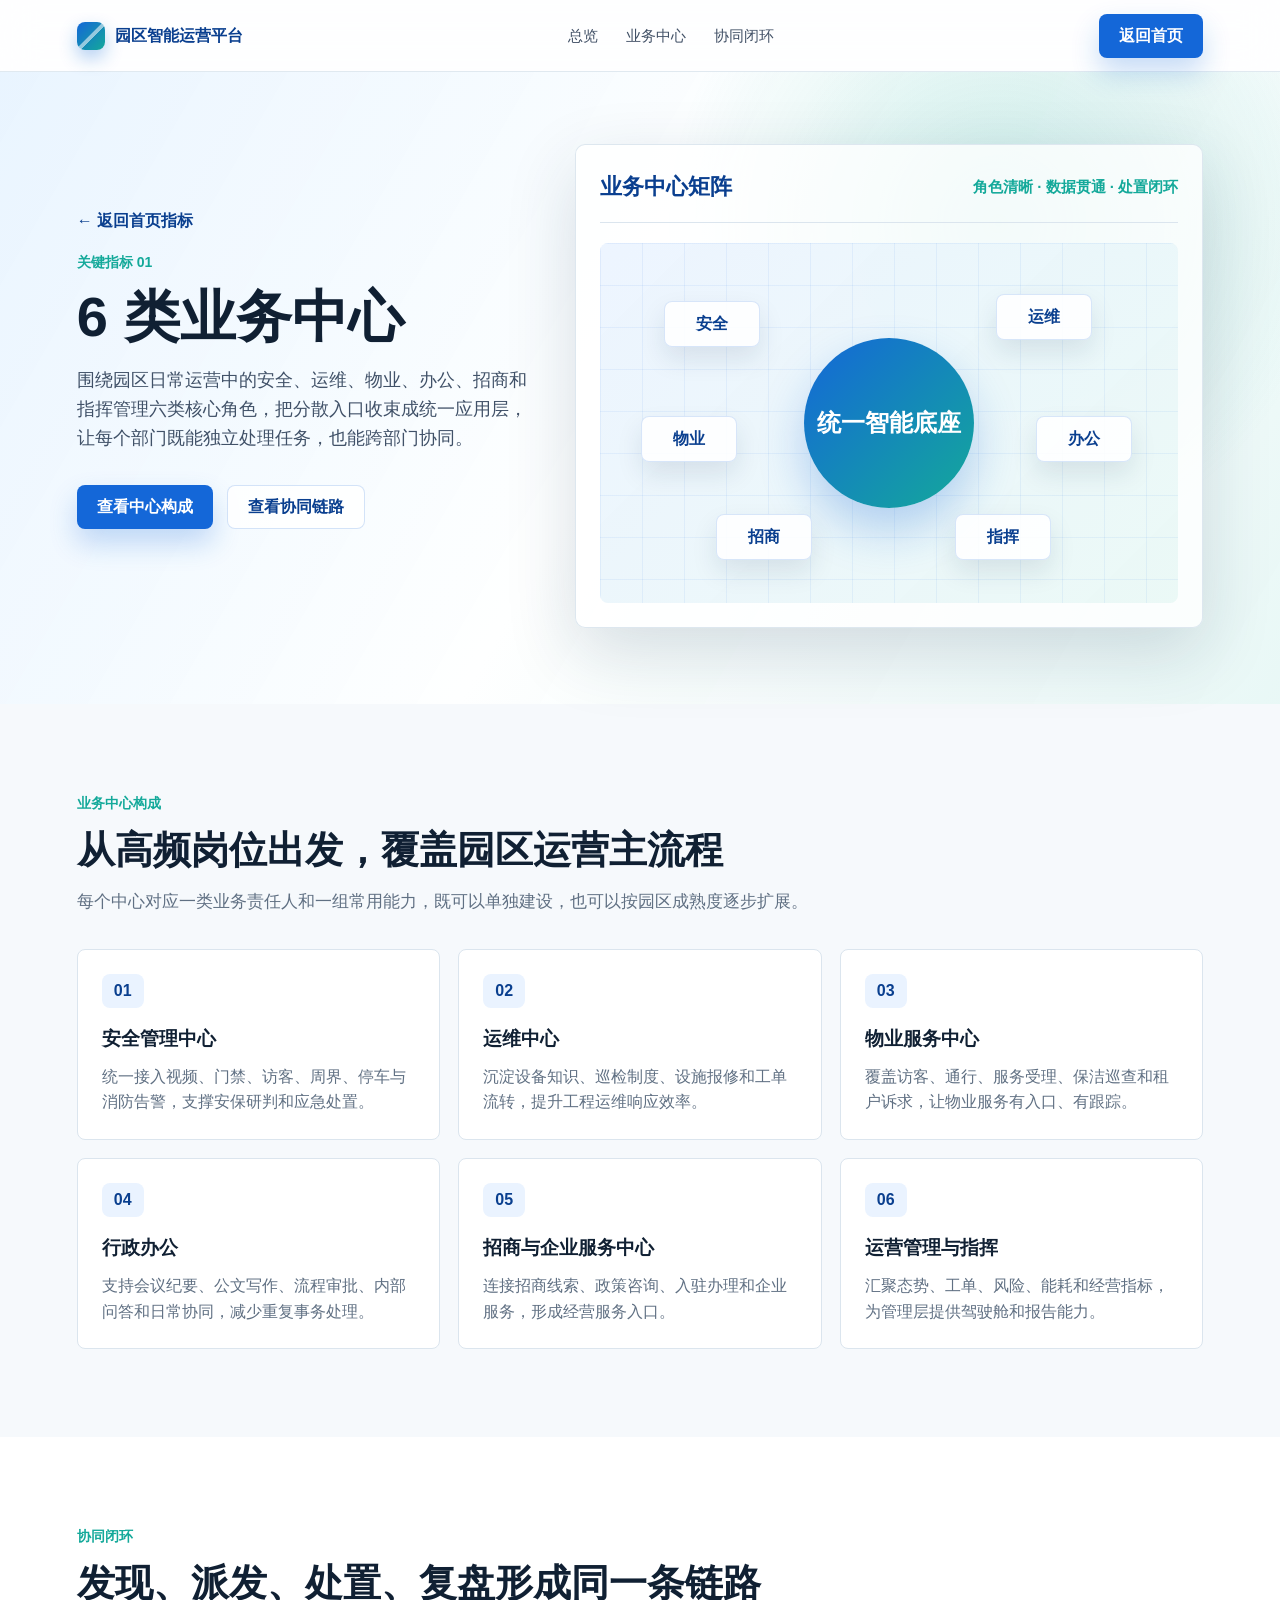
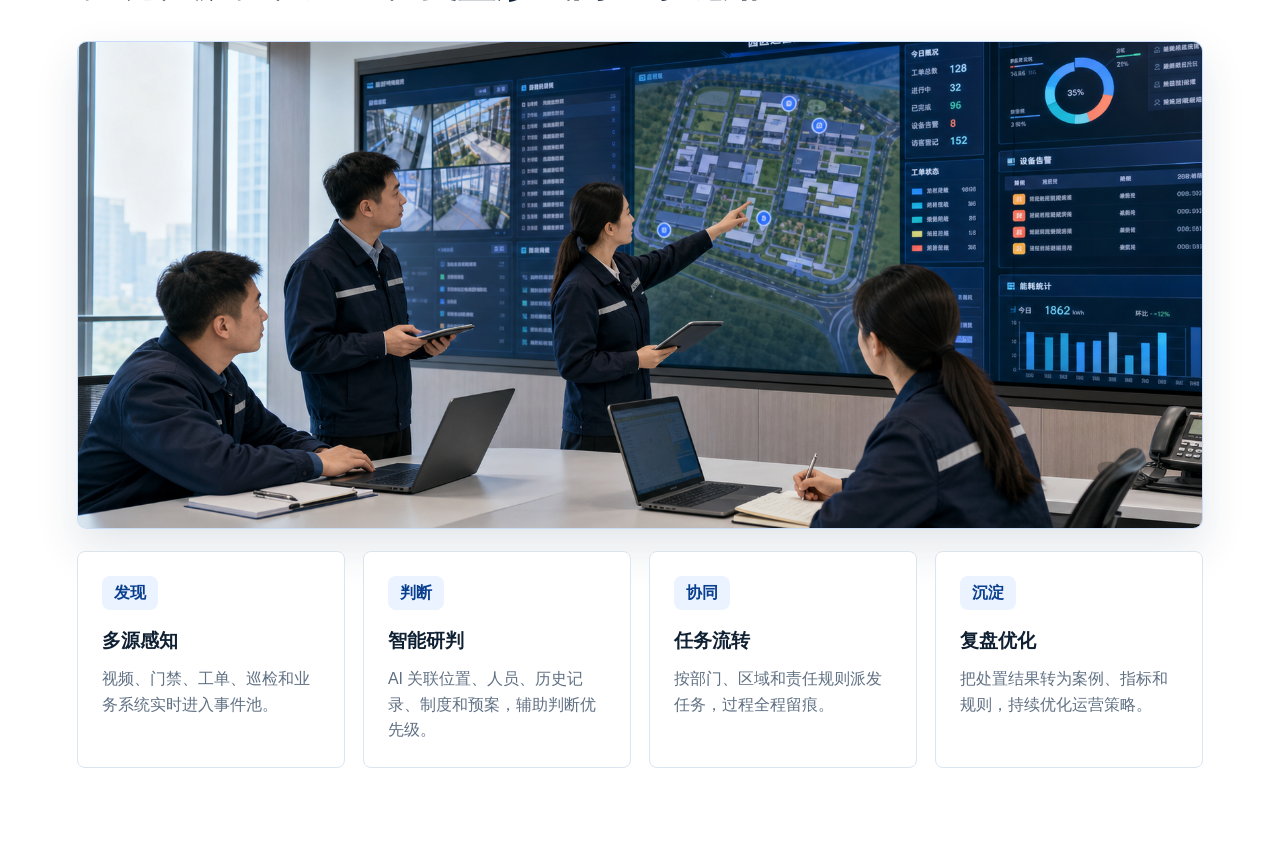
==== business-centers.html @ 555cbbb6 "Initial commit" ====
<!doctype html>
<html lang="zh-CN">
  <head>
    <meta charset="UTF-8" />
    <meta name="viewport" content="width=device-width, initial-scale=1.0" />
    <title>6 类业务中心｜园区智能运营平台</title>
    <link rel="stylesheet" href="./styles.css" />
  </head>
  <body>
    <header class="site-header" aria-label="主导航">
      <a class="brand" href="./index.html#top" aria-label="返回园区智能运营平台首页">
        <span class="brand-mark"></span>
        <span>园区智能运营平台</span>
      </a>
      <nav class="nav-links" aria-label="页面导航">
        <a href="#overview">总览</a>
        <a href="#centers">业务中心</a>
        <a href="#collaboration">协同闭环</a>
      </nav>
      <a class="nav-action" href="./index.html#top">返回首页</a>
    </header>

    <main id="top">
      <section class="detail-hero" id="overview">
        <div class="module-hero-copy">
          <a class="back-link" href="./index.html#top">← 返回首页指标</a>
          <p class="eyebrow">关键指标 01</p>
          <h1>6 类业务中心</h1>
          <p class="hero-lede">
            围绕园区日常运营中的安全、运维、物业、办公、招商和指挥管理六类核心角色，把分散入口收束成统一应用层，让每个部门既能独立处理任务，也能跨部门协同。
          </p>
          <div class="hero-actions">
            <a class="primary-button" href="#centers">查看中心构成</a>
            <a class="secondary-button" href="#collaboration">查看协同链路</a>
          </div>
        </div>
        <div class="detail-board">
          <div class="detail-board-header">
            <span>业务中心矩阵</span>
            <strong>角色清晰 · 数据贯通 · 处置闭环</strong>
          </div>
          <div class="center-orbit" aria-label="六类业务中心关系">
            <strong>统一智能底座</strong>
            <span>安全</span>
            <span>运维</span>
            <span>物业</span>
            <span>办公</span>
            <span>招商</span>
            <span>指挥</span>
          </div>
        </div>
      </section>

      <section class="section detail-section" id="centers">
        <div class="section-heading">
          <p class="eyebrow">业务中心构成</p>
          <h2>从高频岗位出发，覆盖园区运营主流程</h2>
          <p>每个中心对应一类业务责任人和一组常用能力，既可以单独建设，也可以按园区成熟度逐步扩展。</p>
        </div>
        <div class="detail-card-grid">
          <a class="detail-card" href="./safety.html">
            <span>01</span>
            <h3>安全管理中心</h3>
            <p>统一接入视频、门禁、访客、周界、停车与消防告警，支撑安保研判和应急处置。</p>
          </a>
          <a class="detail-card" href="./operations.html">
            <span>02</span>
            <h3>运维中心</h3>
            <p>沉淀设备知识、巡检制度、设施报修和工单流转，提升工程运维响应效率。</p>
          </a>
          <a class="detail-card" href="./property.html">
            <span>03</span>
            <h3>物业服务中心</h3>
            <p>覆盖访客、通行、服务受理、保洁巡查和租户诉求，让物业服务有入口、有跟踪。</p>
          </a>
          <a class="detail-card" href="./office.html">
            <span>04</span>
            <h3>行政办公</h3>
            <p>支持会议纪要、公文写作、流程审批、内部问答和日常协同，减少重复事务处理。</p>
          </a>
          <a class="detail-card" href="./investment.html">
            <span>05</span>
            <h3>招商与企业服务中心</h3>
            <p>连接招商线索、政策咨询、入驻办理和企业服务，形成经营服务入口。</p>
          </a>
          <a class="detail-card" href="./command.html">
            <span>06</span>
            <h3>运营管理与指挥</h3>
            <p>汇聚态势、工单、风险、能耗和经营指标，为管理层提供驾驶舱和报告能力。</p>
          </a>
        </div>
      </section>

      <section class="section detail-section soft" id="collaboration">
        <div class="section-heading">
          <p class="eyebrow">协同闭环</p>
          <h2>发现、派发、处置、复盘形成同一条链路</h2>
        </div>
        <figure class="collaboration-visual">
          <img src="./assets/business/collaboration-operations.png" alt="园区运营人员在指挥中心围绕大屏协同处理园区事件" />
        </figure>
        <div class="detail-flow">
          <article><span>发现</span><h3>多源感知</h3><p>视频、门禁、工单、巡检和业务系统实时进入事件池。</p></article>
          <article><span>判断</span><h3>智能研判</h3><p>AI 关联位置、人员、历史记录、制度和预案，辅助判断优先级。</p></article>
          <article><span>协同</span><h3>任务流转</h3><p>按部门、区域和责任规则派发任务，过程全程留痕。</p></article>
          <article><span>沉淀</span><h3>复盘优化</h3><p>把处置结果转为案例、指标和规则，持续优化运营策略。</p></article>
        </div>
      </section>
    </main>

    <button class="back-top" type="button" aria-label="返回顶部">↑</button>
    <script src="./script.js"></script>
  </body>
</html>
---- styles.css ----
:root {
  --ink: #102033;
  --muted: #607083;
  --line: #dbe5ee;
  --blue: #1467d8;
  --blue-dark: #0a3f8f;
  --teal: #14a99a;
  --mint: #a7e4dd;
  --green: #2d9d6f;
  --amber: #f5a524;
  --red: #e65b5b;
  --bg: #f6f9fc;
  --white: #ffffff;
  --shadow: 0 24px 70px rgba(17, 48, 82, 0.16);
}

* {
  box-sizing: border-box;
}

html {
  scroll-behavior: smooth;
}

body {
  margin: 0;
  color: var(--ink);
  background: var(--bg);
  font-family: Inter, "PingFang SC", "Microsoft YaHei", Arial, sans-serif;
  line-height: 1.6;
}

a {
  color: inherit;
  text-decoration: none;
}

.site-header {
  position: sticky;
  top: 0;
  z-index: 10;
  display: flex;
  align-items: center;
  justify-content: space-between;
  gap: 24px;
  min-height: 72px;
  padding: 0 6vw;
  background: rgba(255, 255, 255, 0.86);
  border-bottom: 1px solid rgba(219, 229, 238, 0.84);
  backdrop-filter: blur(18px);
}

.brand {
  display: inline-flex;
  align-items: center;
  gap: 10px;
  min-width: max-content;
  font-weight: 800;
  color: var(--blue-dark);
}

.brand-mark {
  width: 28px;
  height: 28px;
  border-radius: 8px;
  background:
    linear-gradient(135deg, rgba(255, 255, 255, 0) 46%, rgba(255, 255, 255, 0.55) 47% 56%, rgba(255, 255, 255, 0) 57%),
    linear-gradient(135deg, var(--blue), var(--teal));
  box-shadow: 0 8px 18px rgba(20, 103, 216, 0.32);
}

.nav-links {
  display: flex;
  align-items: center;
  justify-content: center;
  gap: 28px;
  color: #415066;
  font-size: 15px;
}

.nav-links a {
  padding: 8px 0;
}

.nav-links a:hover,
.nav-links a:focus-visible {
  color: var(--blue);
}

.nav-action,
.primary-button,
.secondary-button {
  display: inline-flex;
  align-items: center;
  justify-content: center;
  min-height: 44px;
  padding: 0 20px;
  border-radius: 8px;
  font-weight: 700;
  white-space: nowrap;
}

.nav-action,
.primary-button {
  color: var(--white);
  background: var(--blue);
  box-shadow: 0 14px 28px rgba(20, 103, 216, 0.24);
}

.secondary-button {
  color: var(--blue-dark);
  background: rgba(255, 255, 255, 0.82);
  border: 1px solid rgba(20, 103, 216, 0.18);
}

.hero {
  position: relative;
  display: grid;
  grid-template-columns: minmax(360px, 0.86fr) minmax(0, 1.14fr);
  gap: 52px;
  align-items: center;
  min-height: calc(100vh - 72px);
  padding: 72px 6vw 52px;
  overflow: hidden;
  background:
    radial-gradient(circle at 76% 28%, rgba(20, 169, 154, 0.26), transparent 32%),
    linear-gradient(135deg, #e9f4ff 0%, #ffffff 46%, #e9f7f1 100%);
}

.hero::before {
  position: absolute;
  inset: 0;
  content: "";
  background-image:
    linear-gradient(rgba(20, 103, 216, 0.08) 1px, transparent 1px),
    linear-gradient(90deg, rgba(20, 103, 216, 0.08) 1px, transparent 1px);
  background-size: 46px 46px;
  mask-image: linear-gradient(90deg, transparent, #000 14%, #000 86%, transparent);
}

.hero-copy,
.hero-visual {
  position: relative;
  z-index: 1;
}

.eyebrow {
  margin: 0 0 12px;
  color: var(--teal);
  font-size: 14px;
  font-weight: 800;
}

h1,
h2,
h3,
p {
  margin-top: 0;
}

h1 {
  max-width: 760px;
  margin-bottom: 22px;
  font-size: 56px;
  line-height: 1.12;
}

.hero-lede {
  max-width: 720px;
  margin-bottom: 32px;
  color: #405168;
  font-size: 18px;
}

.hero-actions {
  display: flex;
  flex-wrap: wrap;
  gap: 14px;
  margin-bottom: 36px;
}

.hero-metrics {
  display: grid;
  grid-template-columns: repeat(3, minmax(0, 1fr));
  gap: 14px;
  max-width: 650px;
  margin: 0;
}

.hero-metrics > a,
.hero-metrics > div {
  padding: 18px;
  background: rgba(255, 255, 255, 0.74);
  border: 1px solid rgba(219, 229, 238, 0.86);
  border-radius: 8px;
  transition: border-color 0.2s ease, box-shadow 0.2s ease, transform 0.2s ease;
}

.hero-metrics > a:hover,
.hero-metrics > a:focus-visible {
  border-color: rgba(20, 103, 216, 0.44);
  box-shadow: 0 16px 34px rgba(20, 103, 216, 0.16);
  transform: translateY(-3px);
  outline: none;
}

.hero-metrics strong {
  display: block;
  color: var(--blue-dark);
  font-size: 28px;
  font-weight: 850;
}

.hero-metrics span {
  display: block;
  margin-top: 2px;
  color: var(--muted);
}

.hero-visual {
  min-height: 564px;
}

.cockpit-wrap {
  display: flex;
  align-items: center;
  overflow-x: auto;
  overflow-y: hidden;
  padding: 6px 0 12px;
  scrollbar-color: rgba(20, 103, 216, 0.42) transparent;
}

.cockpit {
  position: relative;
  flex: 0 0 max(960px, 100%);
  width: max(960px, 100%);
  aspect-ratio: 16 / 9;
  overflow: hidden;
  color: #d9f2ff;
  background:
    linear-gradient(90deg, rgba(5, 18, 42, 0.9), rgba(7, 31, 68, 0.5) 24%, rgba(7, 31, 68, 0.5) 76%, rgba(5, 18, 42, 0.92)),
    radial-gradient(circle at 52% 38%, rgba(79, 191, 255, 0.32), transparent 28%),
    linear-gradient(180deg, #061225 0%, #0a1f3c 56%, #061225 100%);
  border: 1px solid rgba(68, 183, 255, 0.55);
  border-radius: 10px;
  box-shadow: 0 24px 70px rgba(7, 31, 68, 0.28), inset 0 0 46px rgba(54, 170, 255, 0.24);
}

.cockpit::before,
.cockpit::after {
  position: absolute;
  z-index: 2;
  content: "";
  pointer-events: none;
}

.cockpit::before {
  inset: 0;
  background:
    linear-gradient(90deg, rgba(74, 198, 255, 0.26), transparent 10% 90%, rgba(74, 198, 255, 0.26)),
    linear-gradient(rgba(255, 255, 255, 0.04) 1px, transparent 1px);
  background-size: auto, 100% 4px;
}

.cockpit::after {
  inset: 10px;
  border: 1px solid rgba(83, 193, 255, 0.28);
  border-radius: 8px;
  box-shadow: inset 0 0 28px rgba(83, 193, 255, 0.16);
}

.cockpit-topbar {
  position: relative;
  z-index: 3;
  display: grid;
  grid-template-columns: 1fr auto 1fr;
  align-items: center;
  height: 48px;
  padding: 0 22px;
  background: linear-gradient(180deg, rgba(14, 58, 113, 0.86), rgba(3, 14, 34, 0.82));
  border-bottom: 1px solid rgba(83, 193, 255, 0.28);
  font-size: 13px;
}

.cockpit-topbar strong {
  color: #ffffff;
  font-size: 22px;
  letter-spacing: 2px;
  text-shadow: 0 0 18px rgba(96, 205, 255, 0.9);
}

.cockpit-topbar span:last-child {
  justify-self: end;
}

.cockpit-tabs {
  position: relative;
  z-index: 3;
  display: flex;
  justify-content: center;
  gap: 24px;
  height: 36px;
  color: rgba(217, 242, 255, 0.76);
  font-size: 13px;
  font-weight: 700;
}

.cockpit-tabs span {
  position: relative;
  padding-top: 7px;
}

.cockpit-tabs span::before {
  position: absolute;
  left: 50%;
  top: -2px;
  width: 8px;
  height: 8px;
  content: "";
  background: #61d4ff;
  border-radius: 2px;
  box-shadow: 0 0 14px rgba(97, 212, 255, 0.8);
  transform: translateX(-50%);
}

.cockpit-main {
  position: relative;
  height: calc(100% - 154px);
  min-height: 314px;
  padding: 14px 18px 0;
}

.hud-panel {
  position: absolute;
  top: 18px;
  bottom: 12px;
  z-index: 3;
  width: clamp(210px, 25%, 246px);
  padding: 16px;
  overflow: hidden;
  background: linear-gradient(180deg, rgba(24, 55, 82, 0.9), rgba(7, 22, 45, 0.76));
  border: 1px solid rgba(112, 201, 255, 0.38);
  border-radius: 8px;
  box-shadow: 0 16px 34px rgba(2, 10, 24, 0.28), inset 0 0 28px rgba(33, 144, 213, 0.16);
  backdrop-filter: blur(5px);
}

.hud-left {
  left: 18px;
}

.hud-right {
  right: 18px;
}

.hud-panel h3 {
  margin-bottom: 12px;
  color: #f1fbff;
  font-size: 17px;
  line-height: 1.15;
  text-shadow: 0 0 14px rgba(133, 211, 255, 0.56);
}

.camera-list {
  display: grid;
  gap: 9px;
  margin-bottom: 18px;
}

.camera-list div {
  display: grid;
  grid-template-columns: 58px 1fr auto;
  align-items: center;
  gap: 10px;
  min-height: 45px;
  color: rgba(217, 242, 255, 0.82);
  font-size: 13px;
}

.camera-list img {
  position: relative;
  width: 58px;
  height: 36px;
  overflow: hidden;
  object-fit: cover;
  display: block;
  border: 1px solid rgba(110, 210, 255, 0.5);
  border-radius: 4px;
  box-shadow: inset 0 0 16px rgba(149, 229, 255, 0.22), 0 0 12px rgba(97, 212, 255, 0.18);
}

.camera-list b {
  min-width: 34px;
  color: #8fffd4;
  font-size: 12px;
  font-weight: 700;
}

.risk-bars {
  display: grid;
  gap: 10px;
}

.risk-bars label {
  display: grid;
  grid-template-columns: 70px 1fr 30px;
  align-items: center;
  gap: 8px;
  color: rgba(217, 242, 255, 0.78);
  font-size: 12px;
}

.risk-bars i {
  position: relative;
  height: 7px;
  overflow: hidden;
  background: rgba(255, 255, 255, 0.12);
  border-radius: 99px;
}

.risk-bars i::before {
  position: absolute;
  inset: 0 auto 0 0;
  width: var(--w);
  content: "";
  background: linear-gradient(90deg, #1e74ff, #62e4ff);
  border-radius: inherit;
  box-shadow: 0 0 12px rgba(98, 228, 255, 0.64);
}

.risk-bars b {
  color: #ffffff;
  font-size: 12px;
  text-align: right;
}

.campus-stage {
  position: absolute;
  inset: 14px 18px 0;
  z-index: 1;
  overflow: hidden;
  border-radius: 8px;
  background:
    radial-gradient(circle at 50% 20%, rgba(97, 212, 255, 0.22), transparent 24%),
    linear-gradient(180deg, rgba(8, 30, 54, 0.88), rgba(7, 22, 45, 0.94));
  border: 1px solid rgba(112, 201, 255, 0.2);
}

.aerial-map {
  position: absolute;
  inset: 0;
  overflow: hidden;
  background: #0a203d;
}

.aerial-map::before {
  position: absolute;
  inset: 0;
  z-index: 1;
  content: "";
  background:
    linear-gradient(rgba(97, 212, 255, 0.1) 1px, transparent 1px),
    linear-gradient(90deg, rgba(97, 212, 255, 0.08) 1px, transparent 1px),
    linear-gradient(90deg, rgba(5, 18, 42, 0.78), transparent 20% 80%, rgba(5, 18, 42, 0.72)),
    radial-gradient(circle at 50% 42%, transparent 0 40%, rgba(5, 18, 42, 0.36) 78%);
  background-size: 34px 34px, 34px 34px, auto, auto;
  pointer-events: none;
}

.aerial-map::after {
  position: absolute;
  inset: 9px;
  z-index: 1;
  content: "";
  border: 1px solid rgba(112, 201, 255, 0.22);
  border-radius: 6px;
  box-shadow: inset 0 0 28px rgba(97, 212, 255, 0.16);
  pointer-events: none;
}

.aerial-map img {
  position: absolute;
  inset: 0;
  width: 100%;
  height: 100%;
  object-fit: cover;
}

.map-road {
  position: absolute;
  background: linear-gradient(90deg, rgba(241, 246, 241, 0.9), rgba(195, 211, 208, 0.84));
  box-shadow: 0 0 0 3px rgba(58, 84, 82, 0.09), inset 0 0 18px rgba(255, 255, 255, 0.46);
}

.road-a {
  left: -8%;
  top: 52%;
  width: 118%;
  height: 18px;
  transform: rotate(-12deg);
}

.road-b {
  left: 58%;
  top: -12%;
  width: 18px;
  height: 120%;
  transform: rotate(22deg);
}

.road-c {
  left: 8%;
  top: 22%;
  width: 78%;
  height: 14px;
  transform: rotate(18deg);
}

.map-green {
  position: absolute;
  border-radius: 50%;
  background: rgba(27, 92, 54, 0.5);
  filter: blur(1px);
}

.green-a {
  left: -8%;
  bottom: 6%;
  width: 42%;
  height: 34%;
}

.green-b {
  right: -8%;
  bottom: 2%;
  width: 38%;
  height: 38%;
}

.map-water {
  position: absolute;
  right: 5%;
  top: 8%;
  width: 24%;
  height: 16%;
  background: linear-gradient(135deg, rgba(128, 206, 230, 0.72), rgba(45, 107, 134, 0.5));
  border: 2px solid rgba(221, 246, 255, 0.36);
  border-radius: 48% 52% 46% 54%;
  box-shadow: inset 0 0 22px rgba(232, 252, 255, 0.32), 0 12px 28px rgba(11, 52, 71, 0.18);
}

.parking-zone {
  position: absolute;
  left: 66%;
  top: 56%;
  display: grid;
  grid-template-columns: repeat(3, 20px);
  gap: 5px;
  padding: 8px;
  background: rgba(91, 112, 126, 0.52);
  border: 2px solid rgba(231, 239, 235, 0.48);
  transform: rotate(-10deg) skewY(-4deg);
  box-shadow: 14px 18px 22px rgba(0, 0, 0, 0.18);
}

.parking-zone span {
  width: 20px;
  height: 32px;
  background: linear-gradient(180deg, #eff7f6, #8fb0bd);
  border-radius: 2px;
  box-shadow: inset 0 0 0 2px rgba(50, 79, 96, 0.16);
}

.gate-house {
  position: absolute;
  left: 16%;
  top: 38%;
  width: 64px;
  height: 28px;
  background: linear-gradient(160deg, #f1f7f8, #7fa2b5);
  border: 1px solid rgba(255, 255, 255, 0.65);
  transform: rotate(-10deg) skewY(-4deg);
  box-shadow: 13px 15px 18px rgba(0, 0, 0, 0.2);
}

.gate-house::before,
.gate-house::after {
  position: absolute;
  top: 22px;
  width: 46px;
  height: 6px;
  content: "";
  background: #e9f1f0;
  transform-origin: left center;
}

.gate-house::before {
  left: -42px;
  transform: rotate(12deg);
}

.gate-house::after {
  right: -42px;
  transform: rotate(-12deg);
}

.map-building {
  position: absolute;
  width: 62px;
  height: 92px;
  background:
    linear-gradient(90deg, rgba(255, 255, 255, 0.5) 1px, transparent 1px),
    linear-gradient(rgba(255, 255, 255, 0.32) 1px, transparent 1px),
    linear-gradient(160deg, #d8e7ec, #6f91a5 44%, #375d78);
  background-size: 13px 13px, 13px 13px, auto;
  border: 1px solid rgba(255, 255, 255, 0.58);
  box-shadow: 18px 24px 34px rgba(0, 0, 0, 0.25);
  transform: rotate(-11deg) skewY(-4deg);
}

.map-building::before,
.map-building::after {
  position: absolute;
  content: "";
}

.map-building::before {
  left: -1px;
  top: -13px;
  width: 100%;
  height: 14px;
  background: linear-gradient(135deg, #f4fbff, #94b7c8);
  border: 1px solid rgba(255, 255, 255, 0.62);
  transform: skewX(-34deg);
  transform-origin: bottom left;
}

.map-building::after {
  right: -13px;
  top: -7px;
  width: 14px;
  height: 100%;
  background: linear-gradient(180deg, #7091a6, #28485f);
  border-right: 1px solid rgba(255, 255, 255, 0.28);
  transform: skewY(-42deg);
  transform-origin: top left;
}

.mb1 {
  left: 34%;
  top: 31%;
}

.mb2 {
  left: 47%;
  top: 27%;
  height: 122px;
}

.mb3 {
  left: 59%;
  top: 41%;
  height: 96px;
}

.mb4 {
  left: 27%;
  top: 55%;
  height: 78px;
}

.mb5 {
  left: 42%;
  top: 60%;
  height: 70px;
}

.mb6 {
  left: 68%;
  top: 27%;
  height: 74px;
}

.tower-a {
  left: 52%;
  top: 54%;
  width: 48px;
  height: 112px;
  background:
    linear-gradient(90deg, rgba(255, 255, 255, 0.48) 1px, transparent 1px),
    linear-gradient(rgba(255, 255, 255, 0.32) 1px, transparent 1px),
    linear-gradient(160deg, #d3e6ee, #537d98 48%, #24465f);
  background-size: 12px 12px, 12px 12px, auto;
}

.tower-b {
  left: 37%;
  top: 48%;
  width: 44px;
  height: 104px;
  background:
    linear-gradient(90deg, rgba(255, 255, 255, 0.45) 1px, transparent 1px),
    linear-gradient(rgba(255, 255, 255, 0.3) 1px, transparent 1px),
    linear-gradient(160deg, #cfe3eb, #6e8fa5 46%, #31556e);
  background-size: 12px 12px, 12px 12px, auto;
}

.map-label {
  position: absolute;
  z-index: 3;
  padding: 5px 9px;
  color: #eaf9ff;
  background: rgba(36, 89, 156, 0.78);
  border: 1px solid rgba(145, 212, 255, 0.55);
  border-radius: 4px;
  font-size: 11px;
  font-weight: 800;
  box-shadow: 0 10px 18px rgba(5, 16, 35, 0.22);
  backdrop-filter: blur(6px);
}

.l1 {
  left: 20%;
  bottom: 18%;
}

.l2 {
  left: 43%;
  top: 34%;
}

.l3 {
  left: 61%;
  bottom: 27%;
}

.l4 {
  left: 33%;
  top: 25%;
}

.map-camera {
  position: absolute;
  z-index: 3;
  width: 18px;
  height: 18px;
  background: #e8fbff;
  border: 3px solid #2e93ff;
  border-radius: 50%;
  box-shadow: 0 0 0 6px rgba(46, 147, 255, 0.2), 0 0 16px rgba(46, 147, 255, 0.76);
}

.map-camera::after {
  position: absolute;
  left: 5px;
  top: 5px;
  width: 18px;
  height: 4px;
  content: "";
  background: #e8fbff;
  border-radius: 99px;
  transform: rotate(28deg);
}

.cam-a {
  left: 22%;
  bottom: 25%;
}

.cam-b {
  left: 52%;
  top: 39%;
}

.cam-c {
  left: 68%;
  bottom: 32%;
}

.cam-d {
  right: 12%;
  top: 45%;
}

.map-pin {
  position: absolute;
  z-index: 3;
  display: inline-flex;
  align-items: center;
  justify-content: center;
  width: 26px;
  height: 26px;
  color: #112033;
  background: #ffd247;
  border: 2px solid #ffffff;
  border-radius: 50%;
  box-shadow: 0 0 0 8px rgba(255, 210, 71, 0.18), 0 8px 18px rgba(0, 0, 0, 0.24);
  font-size: 12px;
  font-weight: 850;
}

.pin-a {
  left: 29%;
  top: 30%;
}

.pin-b {
  left: 18%;
  bottom: 28%;
}

.pin-c {
  left: 49%;
  top: 49%;
}

.pin-d {
  right: 16%;
  top: 38%;
}

.map-status {
  position: absolute;
  z-index: 4;
  display: inline-flex;
  align-items: center;
  gap: 5px;
  padding: 5px 10px;
  color: #f2fbff;
  background: rgba(7, 31, 68, 0.72);
  border: 1px solid rgba(112, 201, 255, 0.48);
  border-radius: 6px;
  font-size: 11px;
  box-shadow: 0 10px 18px rgba(5, 16, 35, 0.22);
  backdrop-filter: blur(6px);
}

.map-status::before {
  width: 7px;
  height: 7px;
  content: "";
  background: #75ffc8;
  border-radius: 50%;
  box-shadow: 0 0 10px rgba(117, 255, 200, 0.86);
}

.status-a {
  left: 18%;
  bottom: 34%;
}

.status-b {
  left: 57%;
  top: 30%;
}

.status-b::before {
  background: #ffd247;
  box-shadow: 0 0 10px rgba(255, 210, 71, 0.86);
}

.map-alert {
  position: absolute;
  z-index: 4;
  display: inline-flex;
  align-items: center;
  gap: 7px;
  padding: 7px 12px;
  color: #ffffff;
  background: rgba(230, 91, 91, 0.88);
  border: 1px solid rgba(255, 255, 255, 0.72);
  border-radius: 999px;
  box-shadow: 0 0 0 10px rgba(230, 91, 91, 0.15), 0 12px 24px rgba(0, 0, 0, 0.28);
  font-size: 12px;
  font-weight: 850;
  backdrop-filter: blur(8px);
}

.map-alert::before {
  width: 9px;
  height: 9px;
  content: "";
  background: #ffffff;
  border-radius: 50%;
  box-shadow: 0 0 14px rgba(255, 255, 255, 0.9);
}

.alert-a {
  left: 14%;
  top: 39%;
}

.alert-b {
  right: 22%;
  bottom: 38%;
  background: rgba(245, 165, 36, 0.9);
  box-shadow: 0 0 0 10px rgba(245, 165, 36, 0.15), 0 12px 24px rgba(0, 0, 0, 0.28);
}

.donut-chart {
  position: relative;
  width: 104px;
  height: 104px;
  margin: 0 auto 9px;
  border-radius: 50%;
  background: conic-gradient(#6954ff 0 40%, #1f8fff 40% 70%, #10d6b4 70% 82%, #ffd247 82% 100%);
  box-shadow: 0 0 28px rgba(31, 143, 255, 0.28);
}

.donut-chart::after {
  position: absolute;
  left: 28px;
  top: 28px;
  width: 48px;
  height: 48px;
  content: "";
  background: #0b1e3a;
  border-radius: 50%;
  box-shadow: inset 0 0 18px rgba(97, 212, 255, 0.26);
}

.donut-chart span {
  position: absolute;
  left: 50%;
  top: 50%;
  z-index: 2;
  display: flex;
  flex-direction: column;
  align-items: center;
  color: #ffffff;
  font-size: 17px;
  font-weight: 850;
  line-height: 1;
  text-shadow: 0 0 12px rgba(97, 212, 255, 0.82);
  transform: translate(-50%, -50%);
}

.donut-chart small {
  margin-top: 3px;
  color: rgba(217, 242, 255, 0.66);
  font-size: 9px;
  font-weight: 700;
}

.legend {
  display: grid;
  grid-template-columns: repeat(2, 1fr);
  gap: 7px 8px;
  margin-bottom: 14px;
  color: rgba(217, 242, 255, 0.78);
  font-size: 12px;
}

.legend span {
  display: inline-flex;
  align-items: center;
  gap: 5px;
}

.legend b {
  margin-left: auto;
  color: #ffffff;
  font-weight: 800;
}

.legend i {
  width: 7px;
  height: 7px;
  border-radius: 50%;
}

.c1 {
  background: #6954ff;
}

.c2 {
  background: #1f8fff;
}

.c3 {
  background: #10d6b4;
}

.c4 {
  background: #ffd247;
}

.trend-card {
  height: 72px;
  padding: 8px;
  background:
    linear-gradient(rgba(83, 193, 255, 0.11) 1px, transparent 1px),
    linear-gradient(90deg, rgba(83, 193, 255, 0.11) 1px, transparent 1px);
  background-size: 28px 22px;
  border: 1px solid rgba(112, 201, 255, 0.18);
  border-radius: 6px;
}

.trend-card svg {
  width: 100%;
  height: 100%;
  overflow: visible;
}

.trend-card polyline {
  fill: none;
  stroke: #ff5d91;
  stroke-width: 4;
  filter: drop-shadow(0 0 6px rgba(255, 93, 145, 0.8));
}

.trend-card line {
  stroke: rgba(142, 215, 255, 0.18);
  stroke-width: 1;
}

.trend-card circle {
  fill: #ffffff;
  stroke: #ff5d91;
  stroke-width: 3;
}

.trend-card text {
  fill: rgba(217, 242, 255, 0.62);
  font-size: 10px;
}

.cockpit-dock {
  position: relative;
  z-index: 3;
  display: grid;
  grid-template-columns: repeat(4, minmax(0, 1fr));
  gap: 16px;
  height: 70px;
  padding: 8px 18px 14px;
}

.cockpit-dock div {
  min-height: 48px;
  display: flex;
  flex-direction: column;
  align-items: center;
  justify-content: center;
  background: linear-gradient(180deg, rgba(35, 91, 151, 0.52), rgba(8, 25, 53, 0.72));
  border: 1px solid rgba(112, 201, 255, 0.28);
  border-radius: 8px;
}

.cockpit-dock strong {
  color: #ffffff;
  font-size: 24px;
  line-height: 1.15;
  text-shadow: 0 0 14px rgba(97, 212, 255, 0.82);
}

.cockpit-dock span {
  margin-top: 4px;
  color: rgba(217, 242, 255, 0.72);
  font-size: 12px;
}

.section {
  padding: 88px 6vw;
  scroll-margin-top: 84px;
}

.section-heading {
  max-width: 820px;
  margin-bottom: 34px;
}

.section-heading h2 {
  margin-bottom: 14px;
  font-size: 38px;
  line-height: 1.24;
}

.section-heading p:last-child {
  color: var(--muted);
  font-size: 17px;
}

.company-section {
  background:
    linear-gradient(180deg, rgba(255, 255, 255, 0.96), rgba(239, 248, 252, 0.9)),
    var(--white);
}

.company-intro {
  display: grid;
  grid-template-columns: minmax(320px, 0.9fr) minmax(0, 1.1fr);
  gap: 34px;
  align-items: end;
  margin-bottom: 24px;
}

.company-intro .section-heading {
  margin-bottom: 0;
}

.company-copy {
  display: grid;
  gap: 14px;
  color: var(--muted);
  font-size: 17px;
}

.company-copy p {
  margin: 0;
}

.company-columns {
  display: grid;
  grid-template-columns: repeat(2, minmax(0, 1fr));
  gap: 22px;
  align-items: stretch;
}

.company-panel {
  display: flex;
  flex-direction: column;
  padding: 26px;
  background: var(--white);
  border: 1px solid var(--line);
  border-radius: 8px;
  box-shadow: 0 12px 36px rgba(20, 56, 92, 0.07);
}

.browse-hint {
  margin: -8px 0 16px;
  color: var(--muted);
  font-size: 14px;
}

.drop-slider {
  display: grid;
  grid-auto-columns: minmax(290px, 82%);
  grid-auto-flow: column;
  gap: 16px;
  flex: 1;
  min-height: 430px;
  overflow-x: auto;
  overflow-y: hidden;
  padding: 2px 2px 14px;
  scroll-snap-type: x mandatory;
  scrollbar-color: rgba(20, 103, 216, 0.42) transparent;
}

.drop-card {
  display: flex;
  flex-direction: column;
  height: 412px;
  min-height: 412px;
  overflow: hidden;
  background: #f7fbff;
  border: 1px solid rgba(219, 229, 238, 0.96);
  border-radius: 8px;
  scroll-snap-align: start;
  box-shadow: 0 12px 28px rgba(20, 56, 92, 0.07);
}

.drop-card .card-head {
  position: relative;
  display: grid;
  grid-template-columns: 1fr;
  gap: 14px;
  min-height: 282px;
  padding: 18px;
}

.drop-card p {
  height: 128px;
  overflow: auto;
  margin: auto 0 0;
  padding: 0 18px 20px;
  color: var(--muted);
  scrollbar-color: rgba(20, 103, 216, 0.28) transparent;
}

.story-title {
  display: block;
}

.story-title b,
.story-title small {
  display: block;
}

.story-title b {
  color: var(--ink);
  font-size: 20px;
  line-height: 1.28;
}

.story-title small {
  margin-top: 8px;
  color: var(--muted);
  font-size: 14px;
  line-height: 1.45;
}

.story-index {
  position: absolute;
  left: 18px;
  top: 18px;
  z-index: 2;
  display: inline-flex;
  align-items: center;
  justify-content: center;
  width: 46px;
  height: 46px;
  color: #ffffff;
  background: linear-gradient(135deg, var(--blue), var(--teal));
  border-radius: 8px;
  font-weight: 850;
  box-shadow: 0 10px 22px rgba(20, 103, 216, 0.18);
}

.story-index + .story-visual {
  margin-top: 18px;
}

.story-visual {
  position: relative;
  display: block;
  height: 154px;
  overflow: hidden;
  background:
    linear-gradient(rgba(255, 255, 255, 0.22) 1px, transparent 1px),
    linear-gradient(90deg, rgba(255, 255, 255, 0.2) 1px, transparent 1px),
    linear-gradient(135deg, #eaf3ff, #dff8f4);
  background-size: 24px 24px, 24px 24px, auto;
  border-radius: 8px;
}

.story-visual::before,
.story-visual::after {
  position: absolute;
  content: "";
}

.team-global::before {
  left: 50%;
  top: 28px;
  width: 92px;
  height: 92px;
  border: 4px solid rgba(20, 103, 216, 0.74);
  border-radius: 50%;
  box-shadow: inset 28px 0 0 rgba(20, 169, 154, 0.12), 0 0 0 16px rgba(20, 103, 216, 0.08);
  transform: translateX(-50%);
}

.team-global::after {
  left: 22%;
  top: 74px;
  width: 56%;
  height: 4px;
  background: var(--teal);
  box-shadow: 0 -24px 0 rgba(20, 103, 216, 0.28), 0 24px 0 rgba(20, 103, 216, 0.28);
}

.team-research::before {
  left: 32px;
  top: 34px;
  width: 78px;
  height: 78px;
  border: 4px solid var(--blue);
  border-radius: 18px;
  transform: rotate(12deg);
}

.team-research::after {
  right: 38px;
  top: 38px;
  width: 86px;
  height: 86px;
  background:
    radial-gradient(circle at 50% 50%, var(--teal) 0 9px, transparent 10px),
    conic-gradient(from 90deg, transparent 0 20%, rgba(20, 103, 216, 0.72) 20% 34%, transparent 34% 52%, rgba(20, 169, 154, 0.72) 52% 68%, transparent 68%);
  border-radius: 50%;
}

.team-engineering::before {
  left: 30px;
  right: 30px;
  top: 44px;
  height: 66px;
  background:
    linear-gradient(90deg, var(--blue) 0 18%, transparent 18% 26%, var(--teal) 26% 48%, transparent 48% 56%, var(--green) 56% 78%, transparent 78% 86%, var(--amber) 86%);
  border-radius: 8px;
  box-shadow: 0 20px 0 rgba(20, 103, 216, 0.14);
}

.team-engineering::after {
  left: 22%;
  top: 28px;
  width: 56%;
  height: 102px;
  border: 3px dashed rgba(10, 63, 143, 0.38);
  border-radius: 18px;
}

.team-delivery::before {
  left: 34px;
  top: 38px;
  width: 84px;
  height: 76px;
  background: linear-gradient(135deg, var(--blue), var(--teal));
  border-radius: 12px;
  box-shadow: 94px 22px 0 rgba(20, 103, 216, 0.18);
}

.team-delivery::after {
  right: 42px;
  top: 44px;
  width: 66px;
  height: 66px;
  border: 8px solid var(--amber);
  border-left-color: transparent;
  border-bottom-color: transparent;
  border-radius: 50%;
  transform: rotate(45deg);
}

.tech-hybrid::before {
  left: 38px;
  top: 36px;
  width: 88px;
  height: 70px;
  background: linear-gradient(135deg, #ffffff, #b8daf4);
  border: 3px solid var(--blue);
  border-radius: 10px;
  box-shadow: 100px 26px 0 rgba(20, 169, 154, 0.22);
}

.tech-hybrid::after {
  left: 122px;
  top: 70px;
  width: 76px;
  height: 6px;
  background: var(--teal);
  border-radius: 99px;
  box-shadow: 0 -24px 0 rgba(20, 103, 216, 0.45), 0 24px 0 rgba(45, 157, 111, 0.45);
}

.tech-fusion::before {
  left: 50%;
  top: 28px;
  width: 108px;
  height: 108px;
  background: conic-gradient(var(--blue), var(--teal), var(--green), var(--amber), var(--blue));
  border-radius: 50%;
  transform: translateX(-50%);
}

.tech-fusion::after {
  left: 50%;
  top: 62px;
  width: 40px;
  height: 40px;
  background: #ffffff;
  border-radius: 50%;
  box-shadow: 0 0 0 18px rgba(255, 255, 255, 0.38);
  transform: translateX(-50%);
}

.tech-scene::before {
  left: 26px;
  top: 34px;
  width: 78%;
  height: 82px;
  background:
    linear-gradient(90deg, transparent 0 46%, rgba(230, 91, 91, 0.8) 47% 51%, transparent 52%),
    linear-gradient(0deg, transparent 0 46%, rgba(20, 103, 216, 0.54) 47% 51%, transparent 52%),
    linear-gradient(135deg, #cfe6f5, #f7fbff);
  border: 3px solid rgba(20, 103, 216, 0.42);
  border-radius: 10px;
}

.tech-scene::after {
  right: 46px;
  top: 54px;
  width: 48px;
  height: 48px;
  border: 5px solid var(--red);
  border-radius: 50%;
  box-shadow: 0 0 0 10px rgba(230, 91, 91, 0.12);
}

.tech-platform::before {
  left: 42px;
  top: 28px;
  width: 64px;
  height: 64px;
  background: var(--blue);
  border-radius: 10px;
  box-shadow: 78px 0 0 var(--teal), 156px 0 0 var(--green), 78px 58px 0 rgba(20, 103, 216, 0.24);
}

.tech-platform::after {
  left: 72px;
  top: 72px;
  width: 156px;
  height: 48px;
  border: 4px solid rgba(10, 63, 143, 0.36);
  border-top: 0;
  border-radius: 0 0 18px 18px;
}

.tech-delivery::before {
  left: 34px;
  top: 42px;
  width: 84px;
  height: 66px;
  background: linear-gradient(135deg, var(--teal), var(--blue));
  border-radius: 12px;
  box-shadow: 28px -18px 0 rgba(20, 103, 216, 0.22), 110px 12px 0 rgba(45, 157, 111, 0.2);
}

.tech-delivery::after {
  right: 46px;
  top: 42px;
  width: 58px;
  height: 92px;
  background:
    linear-gradient(#ffffff 0 0) 16px 26px / 26px 5px no-repeat,
    linear-gradient(#ffffff 0 0) 16px 44px / 26px 5px no-repeat,
    linear-gradient(135deg, var(--amber), #f7c66a);
  border-radius: 10px;
}

.scene-grid {
  display: grid;
  grid-template-columns: repeat(3, minmax(0, 1fr));
  gap: 18px;
}

.scene-card,
.value-grid article,
.timeline div {
  background: var(--white);
  border: 1px solid var(--line);
  border-radius: 8px;
  box-shadow: 0 12px 36px rgba(20, 56, 92, 0.07);
}

.scene-card {
  display: block;
  min-height: 250px;
  padding: 26px;
  transition: transform 0.18s ease, box-shadow 0.18s ease;
}

.scene-card:hover,
.scene-card:focus-visible {
  transform: translateY(-4px);
  box-shadow: 0 22px 54px rgba(20, 56, 92, 0.12);
}

.scene-link:focus-visible {
  outline: 3px solid rgba(20, 103, 216, 0.32);
  outline-offset: 3px;
}

.scene-card h3 {
  margin-bottom: 10px;
  font-size: 21px;
}

.scene-card p,
.value-grid p,
.timeline p,
.cta-section p {
  color: var(--muted);
}

.scene-icon {
  display: inline-block;
  width: 46px;
  height: 46px;
  margin-bottom: 20px;
  border-radius: 8px;
  background: #eaf3ff;
  position: relative;
}

.scene-icon::before,
.scene-icon::after {
  position: absolute;
  content: "";
}

.shield::before {
  inset: 9px 13px;
  border: 3px solid var(--blue);
  border-top-width: 5px;
  border-radius: 14px 14px 18px 18px;
}

.patrol::before {
  left: 9px;
  top: 22px;
  width: 28px;
  height: 4px;
  background: var(--teal);
}

.patrol::after {
  left: 12px;
  top: 11px;
  width: 22px;
  height: 22px;
  border: 3px solid var(--teal);
  border-radius: 50%;
}

.service::before {
  inset: 12px 10px;
  border: 3px solid var(--green);
  border-radius: 6px;
}

.service::after {
  left: 18px;
  top: 18px;
  width: 10px;
  height: 10px;
  background: var(--green);
  border-radius: 50%;
}

.office::before {
  left: 10px;
  top: 11px;
  width: 26px;
  height: 22px;
  border: 3px solid #5867d8;
  border-radius: 4px;
}

.office::after {
  left: 15px;
  top: 20px;
  width: 16px;
  height: 3px;
  background: #5867d8;
}

.enterprise::before {
  left: 9px;
  top: 12px;
  width: 28px;
  height: 22px;
  border: 3px solid var(--amber);
  border-radius: 4px;
}

.enterprise::after {
  left: 18px;
  top: 8px;
  width: 10px;
  height: 30px;
  background: rgba(245, 165, 36, 0.25);
}

.command::before {
  left: 11px;
  top: 11px;
  width: 24px;
  height: 24px;
  border: 3px solid var(--red);
  border-radius: 50%;
}

.command::after {
  left: 22px;
  top: 6px;
  width: 4px;
  height: 34px;
  background: var(--red);
}

.architecture {
  background: #ffffff;
}

.layer-stack {
  display: grid;
  gap: 18px;
}

.layer {
  padding: 24px;
  border: 1px solid var(--line);
  border-radius: 8px;
  background: #fbfdff;
}

.layer-title {
  display: flex;
  align-items: center;
  justify-content: space-between;
  gap: 18px;
  margin-bottom: 20px;
  padding-bottom: 16px;
  border-bottom: 1px solid var(--line);
}

.layer-title span {
  color: var(--blue-dark);
  font-size: 22px;
  font-weight: 850;
}

.layer-title strong {
  color: var(--teal);
  font-size: 15px;
}

.capability-columns {
  display: grid;
  grid-template-columns: repeat(3, minmax(0, 1fr));
  gap: 14px;
}

.capability-columns div {
  padding: 20px;
  background: #ffffff;
  border: 1px solid var(--line);
  border-radius: 8px;
}

.capability-columns h3 {
  margin-bottom: 14px;
  font-size: 18px;
}

.capability-columns ul {
  display: grid;
  gap: 8px;
  margin: 0;
  padding: 0;
  list-style: none;
}

.capability-columns li,
.tag-row span,
.device-strip span {
  min-height: 38px;
  display: inline-flex;
  align-items: center;
  justify-content: center;
  padding: 7px 12px;
  border-radius: 8px;
  font-weight: 700;
  text-align: center;
}

.capability-columns li {
  justify-content: flex-start;
  color: #1d54b8;
  background: #eaf3ff;
}

.tag-row,
.device-strip {
  display: flex;
  flex-wrap: wrap;
  gap: 12px;
}

.tag-row span {
  color: #174271;
  background: #eaf3ff;
}

.tag-row.muted span,
.device-strip span {
  color: #075f57;
  background: var(--mint);
}

.layer-ai {
  border-top: 5px solid var(--blue);
}

.layer-data {
  border-top: 5px solid var(--teal);
}

.layer-base,
.layer-access {
  border-top: 5px solid var(--green);
}

.value-section {
  background:
    linear-gradient(180deg, rgba(235, 246, 255, 0.86), rgba(246, 249, 252, 0.94)),
    var(--bg);
}

.value-grid {
  display: grid;
  grid-template-columns: repeat(4, minmax(0, 1fr));
  gap: 18px;
}

.value-grid article {
  padding: 26px;
}

.value-grid span {
  display: inline-flex;
  align-items: center;
  justify-content: center;
  width: 42px;
  height: 42px;
  margin-bottom: 18px;
  color: var(--white);
  background: var(--blue-dark);
  border-radius: 50%;
  font-weight: 800;
}

.value-grid h3 {
  margin-bottom: 10px;
  font-size: 21px;
}

.implementation {
  background: #ffffff;
}

.timeline {
  display: grid;
  grid-template-columns: repeat(4, minmax(0, 1fr));
  gap: 18px;
}

.timeline div {
  position: relative;
  padding: 28px 24px;
}

.timeline span {
  display: inline-flex;
  align-items: center;
  justify-content: center;
  width: 36px;
  height: 36px;
  margin-bottom: 18px;
  color: var(--blue-dark);
  background: #dff2ff;
  border-radius: 50%;
  font-weight: 850;
}

.timeline h3 {
  margin-bottom: 8px;
}

.cta-section {
  display: flex;
  align-items: center;
  justify-content: space-between;
  gap: 32px;
  margin: 0 6vw 88px;
  padding: 44px;
  color: #ffffff;
  background:
    linear-gradient(135deg, rgba(16, 32, 51, 0.78), rgba(10, 63, 143, 0.9)),
    linear-gradient(135deg, var(--blue), var(--teal));
  border-radius: 10px;
  box-shadow: var(--shadow);
  scroll-margin-top: 84px;
}

.cta-section h2 {
  margin-bottom: 12px;
  font-size: 34px;
  line-height: 1.25;
}

.cta-section p {
  margin-bottom: 0;
  color: rgba(255, 255, 255, 0.78);
}

.primary-button.light {
  color: var(--blue-dark);
  background: #ffffff;
  box-shadow: none;
}

.back-top {
  position: fixed;
  right: 22px;
  bottom: 22px;
  width: 44px;
  height: 44px;
  color: #ffffff;
  background: var(--blue-dark);
  border: 0;
  border-radius: 50%;
  box-shadow: 0 14px 28px rgba(16, 32, 51, 0.22);
  cursor: pointer;
  opacity: 0;
  pointer-events: none;
  transition: opacity 0.2s ease, transform 0.2s ease;
}

.back-top.visible {
  opacity: 1;
  pointer-events: auto;
}

.back-top:hover {
  transform: translateY(-3px);
}

.module-hero {
  display: grid;
  grid-template-columns: minmax(360px, 0.82fr) minmax(0, 1.18fr);
  gap: 44px;
  align-items: center;
  min-height: calc(100vh - 72px);
  padding: 72px 6vw 64px;
  scroll-margin-top: 84px;
}

.safety-hero {
  background:
    linear-gradient(120deg, rgba(232, 244, 255, 0.95), rgba(255, 255, 255, 0.9) 48%, rgba(229, 247, 242, 0.9)),
    var(--bg);
}

.operations-hero {
  background:
    linear-gradient(120deg, rgba(235, 247, 255, 0.96), rgba(255, 255, 255, 0.92) 48%, rgba(231, 248, 245, 0.9)),
    var(--bg);
}

.detail-hero {
  display: grid;
  grid-template-columns: minmax(360px, 0.84fr) minmax(0, 1.16fr);
  gap: 44px;
  align-items: center;
  min-height: auto;
  padding: 72px 6vw 76px;
  background:
    radial-gradient(circle at 78% 24%, rgba(20, 169, 154, 0.2), transparent 30%),
    linear-gradient(120deg, rgba(232, 244, 255, 0.96), rgba(255, 255, 255, 0.92) 50%, rgba(231, 248, 245, 0.9)),
    var(--bg);
  scroll-margin-top: 84px;
}

.ai-detail-hero {
  background:
    radial-gradient(circle at 76% 28%, rgba(20, 103, 216, 0.2), transparent 30%),
    linear-gradient(120deg, rgba(235, 247, 255, 0.96), rgba(255, 255, 255, 0.92) 48%, rgba(237, 247, 255, 0.9)),
    var(--bg);
}

.data-detail-hero {
  background:
    radial-gradient(circle at 76% 28%, rgba(45, 157, 111, 0.2), transparent 30%),
    linear-gradient(120deg, rgba(235, 247, 255, 0.96), rgba(255, 255, 255, 0.92) 48%, rgba(232, 248, 239, 0.9)),
    var(--bg);
}

.detail-board {
  min-height: 460px;
  padding: 24px;
  background: rgba(255, 255, 255, 0.78);
  border: 1px solid rgba(219, 229, 238, 0.92);
  border-radius: 10px;
  box-shadow: var(--shadow);
}

.detail-board-header {
  display: flex;
  align-items: center;
  justify-content: space-between;
  gap: 18px;
  padding-bottom: 18px;
  border-bottom: 1px solid var(--line);
}

.detail-board-header span {
  color: var(--blue-dark);
  font-size: 22px;
  font-weight: 850;
}

.detail-board-header strong {
  color: var(--teal);
  font-size: 15px;
}

.center-orbit,
.ai-radar,
.data-pipeline {
  position: relative;
  min-height: 360px;
  margin-top: 20px;
  overflow: hidden;
  border-radius: 8px;
  background:
    linear-gradient(rgba(20, 103, 216, 0.07) 1px, transparent 1px),
    linear-gradient(90deg, rgba(20, 103, 216, 0.07) 1px, transparent 1px),
    linear-gradient(135deg, rgba(234, 243, 255, 0.86), rgba(232, 248, 245, 0.88));
  background-size: 42px 42px, 42px 42px, auto;
}

.center-orbit strong,
.ai-radar strong,
.data-pipeline strong {
  position: absolute;
  left: 50%;
  top: 50%;
  display: inline-flex;
  align-items: center;
  justify-content: center;
  width: 170px;
  height: 170px;
  color: #ffffff;
  background: linear-gradient(135deg, var(--blue), var(--teal));
  border-radius: 50%;
  box-shadow: 0 22px 46px rgba(20, 103, 216, 0.28);
  font-size: 24px;
  text-align: center;
  transform: translate(-50%, -50%);
}

.center-orbit span,
.ai-radar span,
.data-pipeline span {
  position: absolute;
  display: inline-flex;
  align-items: center;
  justify-content: center;
  min-width: 96px;
  min-height: 46px;
  padding: 8px 14px;
  color: var(--blue-dark);
  background: rgba(255, 255, 255, 0.88);
  border: 1px solid rgba(20, 103, 216, 0.16);
  border-radius: 8px;
  font-weight: 800;
  box-shadow: 0 12px 26px rgba(17, 48, 82, 0.1);
}

.center-orbit span:nth-of-type(1) { left: 11%; top: 16%; }
.center-orbit span:nth-of-type(2) { right: 15%; top: 14%; }
.center-orbit span:nth-of-type(3) { left: 7%; top: 48%; }
.center-orbit span:nth-of-type(4) { right: 8%; top: 48%; }
.center-orbit span:nth-of-type(5) { left: 20%; bottom: 12%; }
.center-orbit span:nth-of-type(6) { right: 22%; bottom: 12%; }

.ai-radar strong {
  font-size: 44px;
}

.ai-radar span:nth-of-type(1) { left: 10%; top: 18%; }
.ai-radar span:nth-of-type(2) { right: 11%; top: 20%; }
.ai-radar span:nth-of-type(3) { left: 8%; bottom: 18%; }
.ai-radar span:nth-of-type(4) { right: 9%; bottom: 18%; }
.ai-radar span:nth-of-type(5) { left: 50%; bottom: 8%; transform: translateX(-50%); }

.data-pipeline {
  display: grid;
  grid-template-columns: repeat(5, minmax(0, 1fr));
  align-items: center;
  gap: 16px;
  padding: 28px;
}

.data-pipeline strong,
.data-pipeline span {
  position: static;
  transform: none;
}

.data-pipeline strong {
  width: auto;
  height: 138px;
  border-radius: 10px;
}

.detail-section.soft {
  background: #ffffff;
}

.collaboration-visual {
  margin: 0 0 22px;
  overflow: hidden;
  background: #eaf3ff;
  border: 1px solid rgba(20, 103, 216, 0.16);
  border-radius: 10px;
  box-shadow: 0 18px 44px rgba(17, 48, 82, 0.12);
}

.collaboration-visual img {
  display: block;
  width: 100%;
  height: clamp(320px, 38vw, 520px);
  object-fit: cover;
}

.detail-card-grid,
.capability-detail-grid,
.detail-device-grid,
.detail-flow {
  display: grid;
  gap: 18px;
}

.detail-card-grid {
  grid-template-columns: repeat(3, minmax(0, 1fr));
}

.detail-card,
.capability-detail-grid article,
.detail-device-grid article,
.detail-flow article {
  padding: 24px;
  background: #ffffff;
  border: 1px solid var(--line);
  border-radius: 8px;
}

.detail-card {
  transition: border-color 0.2s ease, box-shadow 0.2s ease, transform 0.2s ease;
}

.detail-card:hover,
.detail-card:focus-visible {
  border-color: rgba(20, 103, 216, 0.44);
  box-shadow: 0 16px 34px rgba(20, 103, 216, 0.14);
  transform: translateY(-3px);
  outline: none;
}

.detail-card span,
.detail-flow span,
.capability-detail-grid article > span,
.detail-device-grid article > span {
  display: inline-flex;
  align-items: center;
  justify-content: center;
  min-height: 34px;
  margin-bottom: 16px;
  padding: 4px 12px;
  color: var(--blue-dark);
  background: #eaf3ff;
  border-radius: 8px;
  font-weight: 850;
}

.detail-card h3,
.detail-flow h3,
.capability-detail-grid h3 {
  margin-bottom: 10px;
}

.detail-card p,
.detail-flow p,
.capability-detail-grid p,
.detail-device-grid p {
  margin-bottom: 0;
  color: var(--muted);
}

.capability-detail-grid {
  grid-template-columns: repeat(2, minmax(0, 1fr));
}

.capability-detail-grid ul {
  display: grid;
  gap: 8px;
  margin: 0;
  padding: 0;
  color: var(--muted);
  list-style: none;
}

.capability-detail-grid li {
  position: relative;
  padding-left: 16px;
}

.capability-detail-grid li::before {
  position: absolute;
  left: 0;
  top: 0.72em;
  width: 6px;
  height: 6px;
  background: var(--teal);
  border-radius: 50%;
  content: "";
}

.governance-grid article {
  border-top: 5px solid var(--teal);
}

.detail-flow {
  grid-template-columns: repeat(4, minmax(0, 1fr));
}

.detail-device-grid {
  grid-template-columns: repeat(3, minmax(0, 1fr));
}

.property-hero {
  background:
    linear-gradient(120deg, rgba(237, 247, 255, 0.96), rgba(255, 255, 255, 0.92) 48%, rgba(230, 248, 241, 0.9)),
    var(--bg);
}

.office-hero {
  background:
    linear-gradient(120deg, rgba(236, 246, 255, 0.96), rgba(255, 255, 255, 0.92) 48%, rgba(233, 248, 244, 0.9)),
    var(--bg);
}

.investment-hero {
  background:
    linear-gradient(120deg, rgba(238, 247, 255, 0.96), rgba(255, 255, 255, 0.92) 48%, rgba(244, 248, 232, 0.88)),
    var(--bg);
}

.command-hero {
  background:
    linear-gradient(120deg, rgba(235, 247, 255, 0.96), rgba(255, 255, 255, 0.92) 48%, rgba(238, 247, 242, 0.9)),
    var(--bg);
}

.module-hero-copy h1 {
  margin-bottom: 18px;
}

.back-link {
  display: inline-flex;
  margin-bottom: 18px;
  color: var(--blue-dark);
  font-weight: 800;
}

.security-console {
  overflow: hidden;
  color: #dff7ff;
  background:
    linear-gradient(135deg, rgba(5, 20, 44, 0.96), rgba(9, 45, 78, 0.9)),
    #071b35;
  border: 1px solid rgba(98, 211, 255, 0.42);
  border-radius: 10px;
  box-shadow: 0 28px 70px rgba(17, 48, 82, 0.22);
}

.ops-console {
  overflow: hidden;
  color: #dff7ff;
  background:
    linear-gradient(135deg, rgba(5, 20, 44, 0.96), rgba(11, 58, 74, 0.9)),
    #071b35;
  border: 1px solid rgba(98, 211, 255, 0.42);
  border-radius: 10px;
  box-shadow: 0 28px 70px rgba(17, 48, 82, 0.22);
}

.property-console {
  overflow: hidden;
  color: #dff7ff;
  background:
    linear-gradient(135deg, rgba(5, 20, 44, 0.96), rgba(8, 50, 68, 0.9)),
    #071b35;
  border: 1px solid rgba(98, 211, 255, 0.42);
  border-radius: 10px;
  box-shadow: 0 28px 70px rgba(17, 48, 82, 0.22);
}

.office-console {
  overflow: hidden;
  color: #dff7ff;
  background:
    linear-gradient(135deg, rgba(5, 20, 44, 0.96), rgba(8, 48, 78, 0.9)),
    #071b35;
  border: 1px solid rgba(98, 211, 255, 0.42);
  border-radius: 10px;
  box-shadow: 0 28px 70px rgba(17, 48, 82, 0.22);
}

.investment-console {
  overflow: hidden;
  color: #dff7ff;
  background:
    linear-gradient(135deg, rgba(5, 20, 44, 0.96), rgba(54, 56, 38, 0.9)),
    #071b35;
  border: 1px solid rgba(98, 211, 255, 0.42);
  border-radius: 10px;
  box-shadow: 0 28px 70px rgba(17, 48, 82, 0.22);
}

.command-console {
  overflow: hidden;
  color: #dff7ff;
  background:
    linear-gradient(135deg, rgba(5, 20, 44, 0.96), rgba(9, 48, 72, 0.9)),
    #071b35;
  border: 1px solid rgba(98, 211, 255, 0.42);
  border-radius: 10px;
  box-shadow: 0 28px 70px rgba(17, 48, 82, 0.22);
}

.console-header {
  display: flex;
  justify-content: space-between;
  gap: 20px;
  padding: 18px 22px;
  background: rgba(255, 255, 255, 0.06);
  border-bottom: 1px solid rgba(98, 211, 255, 0.22);
  font-weight: 800;
}

.console-header strong {
  color: #ffd166;
}

.console-grid {
  display: grid;
  grid-template-columns: minmax(0, 1fr) 180px;
  gap: 18px;
  padding: 20px;
}

.ops-console-grid {
  display: grid;
  grid-template-columns: minmax(0, 1fr) 180px;
  gap: 18px;
  padding: 20px;
}

.property-console-grid {
  display: grid;
  grid-template-columns: minmax(0, 1fr) 180px;
  gap: 18px;
  padding: 20px;
}

.office-console-grid {
  display: grid;
  grid-template-columns: minmax(0, 1fr) 180px;
  gap: 18px;
  padding: 20px;
}

.investment-console-grid {
  display: grid;
  grid-template-columns: minmax(0, 1fr) 180px;
  gap: 18px;
  padding: 20px;
}

.command-console-grid {
  display: grid;
  grid-template-columns: minmax(0, 1fr) 180px;
  gap: 18px;
  padding: 20px;
}

.console-map {
  position: relative;
  min-height: 360px;
  overflow: hidden;
  border: 1px solid rgba(98, 211, 255, 0.22);
  border-radius: 8px;
  background:
    linear-gradient(28deg, transparent 0 45%, rgba(210, 236, 229, 0.26) 46% 52%, transparent 53%),
    linear-gradient(118deg, transparent 0 42%, rgba(210, 236, 229, 0.2) 43% 49%, transparent 50%),
    repeating-linear-gradient(90deg, rgba(255, 255, 255, 0.07) 0 1px, transparent 1px 36px),
    repeating-linear-gradient(0deg, rgba(255, 255, 255, 0.05) 0 1px, transparent 1px 36px),
    linear-gradient(145deg, #174d5c, #28735f 50%, #163453);
}

.console-map::before,
.console-map::after {
  position: absolute;
  content: "";
}

.console-map::before {
  left: 14%;
  top: 18%;
  width: 68%;
  height: 58%;
  background:
    linear-gradient(90deg, rgba(255, 255, 255, 0.38) 1px, transparent 1px),
    linear-gradient(rgba(255, 255, 255, 0.26) 1px, transparent 1px),
    linear-gradient(160deg, rgba(223, 239, 245, 0.86), rgba(79, 125, 150, 0.82));
  background-size: 18px 18px, 18px 18px, auto;
  border: 1px solid rgba(255, 255, 255, 0.42);
  transform: perspective(520px) rotateX(54deg) rotateZ(-10deg);
}

.console-map::after {
  inset: 0;
  background: radial-gradient(circle at 48% 46%, rgba(99, 220, 255, 0.34), transparent 34%);
  pointer-events: none;
}

.ops-assistant-panel {
  position: relative;
  display: grid;
  min-height: 360px;
  overflow: hidden;
  place-items: center;
  border: 1px solid rgba(98, 211, 255, 0.22);
  border-radius: 8px;
  background:
    radial-gradient(circle at 50% 44%, rgba(98, 211, 255, 0.24), transparent 28%),
    linear-gradient(rgba(255, 255, 255, 0.07) 1px, transparent 1px),
    linear-gradient(90deg, rgba(255, 255, 255, 0.05) 1px, transparent 1px),
    linear-gradient(145deg, #163453, #28735f);
  background-size: auto, 36px 36px, 36px 36px, auto;
}

.ops-assistant-panel::before,
.ops-assistant-panel::after {
  position: absolute;
  content: "";
  border: 1px dashed rgba(143, 255, 212, 0.38);
  border-radius: 50%;
}

.ops-assistant-panel::before {
  width: 72%;
  aspect-ratio: 1;
}

.ops-assistant-panel::after {
  width: 48%;
  aspect-ratio: 1;
}

.access-map-panel {
  position: relative;
  min-height: 360px;
  overflow: hidden;
  border: 1px solid rgba(98, 211, 255, 0.22);
  border-radius: 8px;
  background:
    linear-gradient(28deg, transparent 0 45%, rgba(210, 236, 229, 0.26) 46% 52%, transparent 53%),
    linear-gradient(118deg, transparent 0 42%, rgba(210, 236, 229, 0.2) 43% 49%, transparent 50%),
    repeating-linear-gradient(90deg, rgba(255, 255, 255, 0.07) 0 1px, transparent 1px 36px),
    repeating-linear-gradient(0deg, rgba(255, 255, 255, 0.05) 0 1px, transparent 1px 36px),
    linear-gradient(145deg, #174d5c, #28735f 50%, #163453);
}

.access-map-panel::before,
.access-map-panel::after {
  position: absolute;
  content: "";
}

.access-map-panel::before {
  left: 16%;
  top: 18%;
  width: 66%;
  height: 60%;
  background:
    linear-gradient(90deg, rgba(255, 255, 255, 0.3) 1px, transparent 1px),
    linear-gradient(rgba(255, 255, 255, 0.2) 1px, transparent 1px),
    linear-gradient(160deg, rgba(223, 239, 245, 0.88), rgba(80, 129, 151, 0.84));
  background-size: 18px 18px, 18px 18px, auto;
  border: 1px solid rgba(255, 255, 255, 0.42);
  transform: perspective(520px) rotateX(54deg) rotateZ(-10deg);
}

.access-map-panel::after {
  inset: 0;
  background: radial-gradient(circle at 48% 46%, rgba(99, 220, 255, 0.34), transparent 34%);
  pointer-events: none;
}

.office-assistant-panel {
  position: relative;
  display: grid;
  min-height: 360px;
  overflow: hidden;
  place-items: center;
  border: 1px solid rgba(98, 211, 255, 0.22);
  border-radius: 8px;
  background:
    radial-gradient(circle at 42% 24%, rgba(143, 255, 212, 0.22), transparent 24%),
    radial-gradient(circle at 78% 72%, rgba(99, 179, 255, 0.24), transparent 28%),
    linear-gradient(rgba(255, 255, 255, 0.07) 1px, transparent 1px),
    linear-gradient(90deg, rgba(255, 255, 255, 0.05) 1px, transparent 1px),
    linear-gradient(145deg, #163453, #28735f);
  background-size: auto, auto, 36px 36px, 36px 36px, auto;
}

.office-assistant-panel::before {
  position: absolute;
  left: 8%;
  right: 8%;
  bottom: 17%;
  height: 3px;
  content: "";
  background: linear-gradient(90deg, transparent, rgba(143, 255, 212, 0.72), transparent);
  box-shadow: 0 0 22px rgba(143, 255, 212, 0.44);
}

.command-map-panel {
  position: relative;
  min-height: 360px;
  overflow: hidden;
  border: 1px solid rgba(98, 211, 255, 0.22);
  border-radius: 8px;
  background:
    linear-gradient(32deg, transparent 0 42%, rgba(143, 255, 212, 0.2) 43% 49%, transparent 50%),
    linear-gradient(118deg, transparent 0 36%, rgba(98, 211, 255, 0.18) 37% 43%, transparent 44%),
    radial-gradient(circle at 50% 44%, rgba(98, 211, 255, 0.24), transparent 30%),
    repeating-linear-gradient(90deg, rgba(255, 255, 255, 0.07) 0 1px, transparent 1px 36px),
    repeating-linear-gradient(0deg, rgba(255, 255, 255, 0.05) 0 1px, transparent 1px 36px),
    linear-gradient(145deg, #163453, #28735f 55%, #132b4c);
}

.command-map-panel::before,
.command-map-panel::after {
  position: absolute;
  content: "";
}

.command-map-panel::before {
  left: 14%;
  top: 20%;
  width: 72%;
  height: 56%;
  background:
    linear-gradient(90deg, rgba(255, 255, 255, 0.28) 1px, transparent 1px),
    linear-gradient(rgba(255, 255, 255, 0.2) 1px, transparent 1px),
    linear-gradient(160deg, rgba(223, 239, 245, 0.86), rgba(68, 124, 147, 0.78));
  background-size: 20px 20px, 20px 20px, auto;
  border: 1px solid rgba(255, 255, 255, 0.36);
  transform: perspective(520px) rotateX(54deg) rotateZ(-10deg);
}

.command-map-panel::after {
  inset: 12%;
  border: 1px dashed rgba(143, 255, 212, 0.28);
  border-radius: 50%;
}

.command-sector,
.command-alert {
  position: absolute;
  z-index: 2;
  display: inline-flex;
  align-items: center;
  justify-content: center;
  min-width: 68px;
  min-height: 42px;
  padding: 8px 12px;
  color: #ffffff;
  background: rgba(20, 103, 216, 0.9);
  border: 1px solid rgba(255, 255, 255, 0.72);
  border-radius: 8px;
  box-shadow: 0 12px 28px rgba(0, 0, 0, 0.24), 0 0 0 8px rgba(20, 103, 216, 0.14);
  font-size: 13px;
  font-weight: 850;
}

.sector-security {
  left: 17%;
  top: 24%;
}

.sector-property {
  right: 18%;
  top: 22%;
  background: rgba(20, 169, 154, 0.9);
  box-shadow: 0 12px 28px rgba(0, 0, 0, 0.24), 0 0 0 8px rgba(20, 169, 154, 0.14);
}

.sector-service {
  left: 25%;
  bottom: 18%;
  background: rgba(45, 157, 111, 0.9);
  box-shadow: 0 12px 28px rgba(0, 0, 0, 0.24), 0 0 0 8px rgba(45, 157, 111, 0.14);
}

.sector-office {
  right: 20%;
  bottom: 22%;
  background: rgba(245, 165, 36, 0.92);
  box-shadow: 0 12px 28px rgba(0, 0, 0, 0.24), 0 0 0 8px rgba(245, 165, 36, 0.14);
}

.command-alert {
  min-width: 86px;
  background: rgba(230, 91, 91, 0.92);
  box-shadow: 0 12px 28px rgba(0, 0, 0, 0.24), 0 0 0 8px rgba(230, 91, 91, 0.16);
}

.alert-main {
  left: 45%;
  top: 36%;
}

.alert-task {
  left: 50%;
  bottom: 34%;
  background: rgba(98, 211, 255, 0.86);
}

.mini-program-panel {
  position: relative;
  display: grid;
  min-height: 420px;
  overflow: hidden;
  place-items: center;
  border: 1px solid rgba(98, 211, 255, 0.22);
  border-radius: 8px;
  background:
    linear-gradient(180deg, rgba(255, 255, 255, 0.38), rgba(255, 255, 255, 0.08)),
    linear-gradient(135deg, rgba(218, 238, 245, 0.96), rgba(232, 239, 224, 0.92));
}

.mini-program-panel::before {
  position: absolute;
  inset: 0;
  content: "";
  background:
    linear-gradient(rgba(20, 103, 216, 0.08) 1px, transparent 1px),
    linear-gradient(90deg, rgba(20, 103, 216, 0.07) 1px, transparent 1px);
  background-size: 32px 32px;
}

.phone-shell {
  position: relative;
  z-index: 1;
  display: flex;
  flex-direction: column;
  width: min(280px, 86%);
  min-height: 378px;
  overflow: hidden;
  color: var(--ink);
  background:
    linear-gradient(180deg, rgba(255, 255, 255, 0.52), rgba(255, 255, 255, 0.16)),
    linear-gradient(145deg, rgba(246, 250, 252, 0.94), rgba(224, 234, 226, 0.9));
  border: 1px solid rgba(255, 255, 255, 0.72);
  border-radius: 18px;
  box-shadow: 0 22px 46px rgba(7, 31, 68, 0.24);
}

.phone-status {
  display: flex;
  align-items: center;
  justify-content: space-between;
  gap: 8px;
  padding: 12px 12px 8px;
  font-size: 11px;
  font-weight: 850;
}

.phone-status span,
.phone-status i {
  width: 24px;
  height: 24px;
  background:
    radial-gradient(circle at 50% 42%, rgba(245, 165, 36, 0.9) 0 5px, transparent 6px),
    rgba(255, 255, 255, 0.84);
  border: 1px solid rgba(20, 103, 216, 0.12);
  border-radius: 50%;
}

.phone-status i {
  background:
    radial-gradient(circle at 50% 42%, rgba(20, 169, 154, 0.86) 0 5px, transparent 6px),
    rgba(255, 255, 255, 0.84);
}

.wechat-chat {
  flex: 1;
  padding: 0 12px 12px;
  font-size: 11px;
  line-height: 1.45;
}

.bot-intro,
.bot-reply,
.user-bubble {
  margin: 8px 0;
  padding: 9px 10px;
  border-radius: 8px;
}

.bot-intro,
.bot-reply {
  margin-right: 18px;
  background: rgba(255, 255, 255, 0.84);
  box-shadow: 0 8px 20px rgba(20, 56, 92, 0.08);
}

.user-bubble {
  margin-left: 30px;
  color: #ffffff;
  background: rgba(20, 103, 216, 0.86);
}

.hot-questions {
  display: grid;
  gap: 7px;
  margin: 10px 0;
  padding: 10px;
  background: rgba(255, 255, 255, 0.78);
  border: 1px solid rgba(219, 229, 238, 0.82);
  border-radius: 8px;
}

.hot-questions b {
  color: var(--ink);
}

.hot-questions span {
  display: block;
  overflow: hidden;
  color: var(--muted);
  white-space: nowrap;
  text-overflow: ellipsis;
}

.chat-input {
  margin: 0 12px 12px;
  padding: 10px;
  color: #8b9aab;
  background: rgba(255, 255, 255, 0.44);
  border: 1px solid rgba(255, 255, 255, 0.72);
  border-radius: 8px;
  font-size: 11px;
}

.chat-window {
  position: relative;
  z-index: 1;
  width: min(430px, 88%);
  padding: 18px;
  background: rgba(6, 26, 52, 0.72);
  border: 1px solid rgba(143, 255, 212, 0.28);
  border-radius: 10px;
  box-shadow: 0 24px 54px rgba(0, 0, 0, 0.28);
}

.chat-topbar {
  display: flex;
  align-items: center;
  gap: 10px;
  margin-bottom: 16px;
  color: #ffffff;
  font-weight: 850;
}

.chat-topbar span {
  width: 34px;
  height: 34px;
  background:
    linear-gradient(#ffffff 0 0) 50% 38% / 18px 4px no-repeat,
    linear-gradient(135deg, var(--blue), var(--teal));
  border-radius: 8px;
  box-shadow: 0 0 0 8px rgba(20, 169, 154, 0.12);
}

.chat-bubble {
  width: fit-content;
  max-width: 86%;
  margin: 10px 0;
  padding: 10px 12px;
  border-radius: 8px;
  font-size: 14px;
  line-height: 1.5;
}

.chat-bubble.visitor {
  margin-left: auto;
  color: #ffffff;
  background: rgba(20, 103, 216, 0.88);
}

.chat-bubble.assistant {
  color: #dff7ff;
  background: rgba(255, 255, 255, 0.11);
  border: 1px solid rgba(98, 211, 255, 0.18);
}

.access-node {
  position: absolute;
  z-index: 2;
  display: inline-flex;
  align-items: center;
  justify-content: center;
  width: 68px;
  height: 68px;
  color: #ffffff;
  background: rgba(20, 103, 216, 0.9);
  border: 2px solid rgba(255, 255, 255, 0.78);
  border-radius: 50%;
  box-shadow: 0 0 0 10px rgba(20, 103, 216, 0.18), 0 12px 28px rgba(0, 0, 0, 0.24);
  font-size: 13px;
  font-weight: 850;
}

.gate-node {
  left: 12%;
  top: 56%;
}

.office-node {
  left: 42%;
  top: 24%;
  background: rgba(20, 169, 154, 0.9);
  box-shadow: 0 0 0 10px rgba(20, 169, 154, 0.18), 0 12px 28px rgba(0, 0, 0, 0.24);
}

.factory-node {
  left: 63%;
  top: 52%;
  background: rgba(245, 165, 36, 0.9);
  box-shadow: 0 0 0 10px rgba(245, 165, 36, 0.18), 0 12px 28px rgba(0, 0, 0, 0.24);
}

.risk-node {
  left: 72%;
  top: 20%;
  background: rgba(230, 91, 91, 0.9);
  box-shadow: 0 0 0 10px rgba(230, 91, 91, 0.18), 0 12px 28px rgba(0, 0, 0, 0.24);
}

.route-line {
  position: absolute;
  z-index: 1;
  height: 3px;
  background: rgba(143, 255, 212, 0.76);
  border-radius: 99px;
  box-shadow: 0 0 16px rgba(143, 255, 212, 0.62);
  transform-origin: left center;
}

.line-a {
  left: 24%;
  top: 62%;
  width: 30%;
  transform: rotate(-30deg);
}

.line-b {
  left: 52%;
  top: 37%;
  width: 26%;
  transform: rotate(32deg);
}

.line-c {
  left: 61%;
  top: 38%;
  width: 18%;
  background: rgba(255, 209, 102, 0.82);
  transform: rotate(-28deg);
}

.assistant-orbit {
  position: relative;
  z-index: 1;
  width: min(360px, 86%);
  aspect-ratio: 1;
}

.assistant-orbit strong,
.assistant-orbit span {
  position: absolute;
  display: inline-flex;
  align-items: center;
  justify-content: center;
  text-align: center;
  border-radius: 8px;
  font-weight: 850;
}

.assistant-orbit strong {
  left: 50%;
  top: 50%;
  width: 132px;
  height: 132px;
  color: #ffffff;
  background: linear-gradient(135deg, var(--blue), var(--teal));
  box-shadow: 0 18px 38px rgba(20, 103, 216, 0.28);
  transform: translate(-50%, -50%);
}

.assistant-orbit span {
  width: 86px;
  height: 58px;
  color: #113052;
  background: rgba(255, 255, 255, 0.92);
  border: 1px solid rgba(143, 255, 212, 0.34);
  box-shadow: 0 12px 28px rgba(0, 0, 0, 0.18);
}

.assistant-orbit span:nth-child(1) {
  left: 50%;
  top: 3%;
  transform: translateX(-50%);
}

.assistant-orbit span:nth-child(2) {
  right: 0;
  top: 48%;
  transform: translateY(-50%);
}

.assistant-orbit span:nth-child(3) {
  left: 50%;
  bottom: 3%;
  transform: translateX(-50%);
}

.assistant-orbit span:nth-child(4) {
  left: 0;
  top: 48%;
  transform: translateY(-50%);
}

.risk-point {
  position: absolute;
  z-index: 1;
  display: inline-flex;
  align-items: center;
  justify-content: center;
  width: 58px;
  height: 58px;
  color: #ffffff;
  background: rgba(230, 91, 91, 0.86);
  border: 2px solid rgba(255, 255, 255, 0.8);
  border-radius: 50%;
  box-shadow: 0 0 0 10px rgba(230, 91, 91, 0.18), 0 12px 28px rgba(0, 0, 0, 0.24);
  font-size: 13px;
  font-weight: 850;
}

.point-a {
  left: 17%;
  top: 22%;
}

.point-b {
  left: 56%;
  top: 18%;
}

.point-c {
  left: 38%;
  top: 58%;
  background: rgba(245, 165, 36, 0.9);
  box-shadow: 0 0 0 10px rgba(245, 165, 36, 0.18), 0 12px 28px rgba(0, 0, 0, 0.24);
}

.point-d {
  left: 72%;
  top: 62%;
  background: rgba(20, 169, 154, 0.9);
  box-shadow: 0 0 0 10px rgba(20, 169, 154, 0.18), 0 12px 28px rgba(0, 0, 0, 0.24);
}

.console-side {
  display: grid;
  gap: 12px;
}

.console-side div {
  display: flex;
  flex-direction: column;
  justify-content: center;
  min-height: 104px;
  padding: 18px;
  background: rgba(255, 255, 255, 0.07);
  border: 1px solid rgba(98, 211, 255, 0.2);
  border-radius: 8px;
}

.console-side strong {
  color: #ffffff;
  font-size: 32px;
  line-height: 1.1;
}

.console-side span {
  margin-top: 8px;
  color: rgba(223, 247, 255, 0.72);
}

.console-events {
  display: grid;
  gap: 10px;
  padding: 0 20px 20px;
}

.console-events p {
  margin: 0;
  padding: 12px 14px;
  color: rgba(223, 247, 255, 0.82);
  background: rgba(255, 255, 255, 0.07);
  border: 1px solid rgba(98, 211, 255, 0.16);
  border-radius: 8px;
}

.console-events b {
  color: #8fffd4;
  margin-right: 8px;
}

.module-section {
  background: #ffffff;
}

.module-grid,
.process-lane {
  display: grid;
  gap: 18px;
}

.module-grid {
  grid-template-columns: repeat(4, minmax(0, 1fr));
}

.module-grid article,
.process-lane article {
  padding: 26px;
  background: var(--white);
  border: 1px solid var(--line);
  border-radius: 8px;
  box-shadow: 0 12px 36px rgba(20, 56, 92, 0.07);
}

.module-grid span,
.process-lane span {
  display: inline-flex;
  align-items: center;
  justify-content: center;
  min-width: 42px;
  height: 42px;
  margin-bottom: 18px;
  padding: 0 12px;
  color: #ffffff;
  background: var(--blue-dark);
  border-radius: 8px;
  font-weight: 850;
}

.module-grid h3,
.process-lane h3 {
  margin-bottom: 10px;
  font-size: 21px;
}

.module-grid p,
.process-lane p {
  color: var(--muted);
}

.workflow-section {
  background:
    linear-gradient(180deg, rgba(235, 246, 255, 0.86), rgba(246, 249, 252, 0.94)),
    var(--bg);
}

.process-lane {
  grid-template-columns: repeat(4, minmax(0, 1fr));
}

.process-lane article {
  position: relative;
}

.process-lane span {
  background: var(--teal);
}

.access-section {
  background: #ffffff;
}

.solution-layout {
  display: grid;
  grid-template-columns: minmax(320px, 0.92fr) minmax(0, 1.08fr);
  gap: 22px;
  align-items: stretch;
}

.solution-panel,
.roadmap-panel {
  padding: 26px;
  background: var(--white);
  border: 1px solid var(--line);
  border-radius: 8px;
  box-shadow: 0 12px 36px rgba(20, 56, 92, 0.07);
}

.panel-title {
  display: flex;
  align-items: center;
  justify-content: space-between;
  gap: 18px;
  margin-bottom: 24px;
  padding-bottom: 16px;
  border-bottom: 1px solid var(--line);
}

.panel-title span {
  color: var(--blue-dark);
  font-size: 22px;
  font-weight: 850;
}

.panel-title strong {
  color: var(--teal);
  font-size: 15px;
}

.platform-flow {
  position: relative;
  display: grid;
  grid-template-columns: repeat(3, minmax(0, 1fr));
  gap: 16px;
  min-height: 320px;
  align-content: center;
  padding: 18px;
  overflow: hidden;
  background:
    linear-gradient(rgba(20, 103, 216, 0.08) 1px, transparent 1px),
    linear-gradient(90deg, rgba(20, 103, 216, 0.08) 1px, transparent 1px),
    linear-gradient(145deg, #f7fbff, #eef8f5);
  background-size: 34px 34px, 34px 34px, auto;
  border: 1px solid var(--line);
  border-radius: 8px;
}

.property-flow {
  position: relative;
  display: grid;
  grid-template-columns: repeat(3, minmax(0, 1fr));
  gap: 16px;
  min-height: 320px;
  align-content: center;
  padding: 18px;
  overflow: hidden;
  background:
    linear-gradient(rgba(20, 103, 216, 0.08) 1px, transparent 1px),
    linear-gradient(90deg, rgba(20, 103, 216, 0.08) 1px, transparent 1px),
    linear-gradient(145deg, #f7fbff, #eef8f5);
  background-size: 34px 34px, 34px 34px, auto;
  border: 1px solid var(--line);
  border-radius: 8px;
}

.knowledge-flow {
  position: relative;
  display: grid;
  grid-template-columns: repeat(3, minmax(0, 1fr));
  gap: 16px;
  min-height: 320px;
  align-content: center;
  padding: 18px;
  overflow: hidden;
  background:
    linear-gradient(rgba(20, 103, 216, 0.08) 1px, transparent 1px),
    linear-gradient(90deg, rgba(20, 103, 216, 0.08) 1px, transparent 1px),
    linear-gradient(145deg, #f7fbff, #eef8f5);
  background-size: 34px 34px, 34px 34px, auto;
  border: 1px solid var(--line);
  border-radius: 8px;
}

.office-flow {
  position: relative;
  display: grid;
  grid-template-columns: repeat(3, minmax(0, 1fr));
  gap: 16px;
  min-height: 320px;
  align-content: center;
  padding: 18px;
  overflow: hidden;
  background:
    linear-gradient(rgba(20, 103, 216, 0.08) 1px, transparent 1px),
    linear-gradient(90deg, rgba(20, 103, 216, 0.08) 1px, transparent 1px),
    linear-gradient(145deg, #f7fbff, #eef8f5);
  background-size: 34px 34px, 34px 34px, auto;
  border: 1px solid var(--line);
  border-radius: 8px;
}

.investment-flow {
  position: relative;
  display: grid;
  grid-template-columns: repeat(3, minmax(0, 1fr));
  gap: 16px;
  min-height: 320px;
  align-content: center;
  padding: 18px;
  overflow: hidden;
  background:
    linear-gradient(rgba(20, 103, 216, 0.08) 1px, transparent 1px),
    linear-gradient(90deg, rgba(20, 103, 216, 0.08) 1px, transparent 1px),
    linear-gradient(145deg, #f7fbff, #f6f8ec);
  background-size: 34px 34px, 34px 34px, auto;
  border: 1px solid var(--line);
  border-radius: 8px;
}

.platform-flow::before {
  position: absolute;
  inset: 18%;
  content: "";
  border: 1px dashed rgba(20, 103, 216, 0.34);
  border-radius: 50%;
}

.knowledge-flow::before {
  position: absolute;
  inset: 18%;
  content: "";
  border: 1px dashed rgba(20, 103, 216, 0.34);
  border-radius: 50%;
}

.property-flow::before {
  position: absolute;
  inset: 18%;
  content: "";
  border: 1px dashed rgba(20, 103, 216, 0.34);
  border-radius: 50%;
}

.office-flow::before {
  position: absolute;
  inset: 18%;
  content: "";
  border: 1px dashed rgba(20, 103, 216, 0.34);
  border-radius: 50%;
}

.investment-flow::before {
  position: absolute;
  inset: 18%;
  content: "";
  border: 1px dashed rgba(245, 165, 36, 0.42);
  border-radius: 50%;
}

.platform-flow span,
.platform-flow strong,
.knowledge-flow span,
.knowledge-flow strong,
.property-flow span,
.property-flow strong,
.office-flow span,
.office-flow strong,
.investment-flow span,
.investment-flow strong {
  position: relative;
  z-index: 1;
  display: inline-flex;
  align-items: center;
  justify-content: center;
  min-height: 64px;
  padding: 12px;
  text-align: center;
  border-radius: 8px;
  font-weight: 800;
}

.platform-flow span,
.knowledge-flow span,
.property-flow span,
.office-flow span,
.investment-flow span {
  color: #174271;
  background: rgba(255, 255, 255, 0.86);
  border: 1px solid rgba(20, 103, 216, 0.16);
}

.platform-flow strong,
.knowledge-flow strong,
.property-flow strong,
.office-flow strong,
.investment-flow strong {
  grid-column: 2;
  grid-row: 2;
  min-height: 100px;
  color: #ffffff;
  background: linear-gradient(135deg, var(--blue), var(--teal));
  box-shadow: 0 18px 38px rgba(20, 103, 216, 0.22);
}

.investment-flow strong {
  background: linear-gradient(135deg, var(--blue), var(--amber));
}

.capability-list {
  display: grid;
  gap: 16px;
}

.capability-list article {
  padding: 24px;
  background: var(--white);
  border: 1px solid var(--line);
  border-radius: 8px;
  box-shadow: 0 12px 36px rgba(20, 56, 92, 0.07);
}

.capability-list span {
  display: inline-flex;
  align-items: center;
  justify-content: center;
  min-width: 48px;
  height: 34px;
  margin-bottom: 14px;
  padding: 0 12px;
  color: #ffffff;
  background: var(--blue-dark);
  border-radius: 8px;
  font-weight: 850;
}

.capability-list h3,
.inspection-card h3,
.warning-cards h3,
.roadmap-panel h3 {
  margin-bottom: 8px;
  font-size: 21px;
}

.capability-list p,
.inspection-card p,
.warning-cards p,
.roadmap-panel span {
  color: var(--muted);
}

.command-scene-grid,
.inspection-grid,
.ops-card-grid {
  display: grid;
  grid-template-columns: repeat(4, minmax(0, 1fr));
  gap: 18px;
}

.command-scene-grid {
  grid-template-columns: repeat(3, minmax(0, 1fr));
  max-width: 1180px;
  margin: 22px auto 0;
}

.inspection-grid {
  max-width: 1180px;
  margin: 0 auto;
}

.ops-card-grid {
  max-width: 1180px;
  margin: 22px auto 0;
}

.inspection-card {
  position: relative;
  min-height: 248px;
  padding: 22px;
  overflow: hidden;
  color: var(--ink);
  background: var(--white);
  border: 1px solid rgba(194, 210, 226, 0.92);
  border-radius: 8px;
  box-shadow: 0 14px 34px rgba(20, 56, 92, 0.1);
}

.command-card {
  padding: 0 22px 24px;
}

.zone-card {
  padding: 0 22px 24px;
}

.ops-knowledge-card,
.ticket-team-card {
  padding: 0 22px 24px;
}

.property-card {
  padding: 0 22px 24px;
}

.office-card {
  padding: 0 22px 24px;
}

.stranger-card {
  --command-visual: url("./assets/security/command-stranger.png");
}

.night-card {
  --command-visual: url("./assets/security/command-night.png");
}

.crowd-card {
  --command-visual: url("./assets/security/command-crowd.png");
}

.border-card {
  --command-visual: url("./assets/security/command-border.png");
}

.climb-card {
  --command-visual: url("./assets/security/command-climb.png");
}

.vehicle-card {
  --command-visual: url("./assets/security/command-vehicle.png");
}

.command-visual {
  position: relative;
  aspect-ratio: 1 / 1;
  height: auto;
  margin: 0 -22px 24px;
  overflow: hidden;
  background: #eaf3f8;
  border-bottom: 1px solid rgba(194, 210, 226, 0.72);
}

.command-visual::before {
  position: absolute;
  inset: -18px;
  content: "";
  background-image: var(--command-visual);
  background-position: center;
  background-size: cover;
  filter: blur(18px);
  opacity: 0.42;
  transform: scale(1.08);
}

.command-visual img {
  position: relative;
  z-index: 1;
  display: block;
  width: 100%;
  height: 100%;
  object-fit: cover;
}

.zone-visual {
  aspect-ratio: 1 / 1;
  margin: 0 -22px 24px;
  background-image: url("./assets/security/inspection-scenes-sheet.png");
  background-repeat: no-repeat;
  background-size: 200% 200%;
  border-bottom: 1px solid rgba(194, 210, 226, 0.72);
}

.zone-card.access-card .zone-visual {
  background-position: 0% 0%;
}

.zone-card.ppe-card .zone-visual {
  background-position: 100% 0%;
}

.zone-card.fire-card .zone-visual {
  background-position: 0% 100%;
}

.zone-card.smoke-card .zone-visual {
  background-position: 100% 100%;
}

.ops-card-visual,
.audience-visual,
.property-card-visual,
.property-loop-visual,
.office-card-visual {
  position: relative;
  aspect-ratio: 1 / 1;
  margin: 0 -22px 24px;
  overflow: hidden;
  border-bottom: 1px solid rgba(194, 210, 226, 0.72);
}

.ops-card-visual {
  background:
    linear-gradient(135deg, #eff7ff, #dff8f4);
}

.ops-card-visual::before,
.ops-card-visual::after,
.audience-visual::before,
.audience-visual::after,
.property-card-visual::before,
.property-card-visual::after,
.property-loop-visual::before,
.property-loop-visual::after {
  position: absolute;
  content: "";
}

.property-card::before,
.property-card::after,
.property-loop-card::before,
.property-loop-card::after,
.office-card::before,
.office-card::after {
  display: none;
}

.office-card-visual {
  background:
    linear-gradient(rgba(255, 255, 255, 0.26) 1px, transparent 1px),
    linear-gradient(90deg, rgba(255, 255, 255, 0.22) 1px, transparent 1px),
    linear-gradient(135deg, #eaf3ff, #dff8f4);
  background-size: 24px 24px, 24px 24px, auto;
}

.office-card-visual::before,
.office-card-visual::after {
  position: absolute;
  content: "";
}

.policy-card .office-card-visual::before {
  left: 24%;
  top: 18%;
  width: 52%;
  height: 64%;
  background:
    linear-gradient(var(--blue) 0 0) 22px 30px / 54% 5px no-repeat,
    linear-gradient(var(--teal) 0 0) 22px 50px / 42% 5px no-repeat,
    linear-gradient(rgba(20, 103, 216, 0.2) 0 0) 22px 70px / 58% 5px no-repeat,
    #ffffff;
  border: 3px solid rgba(20, 103, 216, 0.36);
  border-radius: 8px;
  box-shadow: 18px 18px 0 rgba(20, 169, 154, 0.14);
}

.policy-card .office-card-visual::after {
  right: 24%;
  bottom: 18%;
  width: 48px;
  height: 48px;
  background:
    radial-gradient(circle at 50% 50%, #ffffff 0 9px, transparent 10px),
    conic-gradient(var(--blue), var(--teal), var(--green), var(--blue));
  border-radius: 50%;
}

.contract-card .office-card-visual::before {
  left: 28%;
  top: 18%;
  width: 44%;
  height: 64%;
  background:
    linear-gradient(var(--amber) 0 0) 50% 72% / 38px 8px no-repeat,
    linear-gradient(rgba(20, 103, 216, 0.22) 0 0) 50% 34% / 58% 5px no-repeat,
    linear-gradient(rgba(20, 103, 216, 0.22) 0 0) 50% 50% / 46% 5px no-repeat,
    #ffffff;
  border: 4px solid rgba(10, 63, 143, 0.32);
  border-radius: 10px;
}

.contract-card .office-card-visual::after {
  right: 23%;
  top: 24%;
  width: 46px;
  height: 46px;
  border: 6px solid var(--red);
  border-left-color: transparent;
  border-radius: 50%;
  transform: rotate(-28deg);
}

.writing-card .office-card-visual::before {
  left: 24%;
  top: 24%;
  width: 52%;
  height: 48%;
  background:
    linear-gradient(#ffffff 0 0) 50% 34% / 52% 6px no-repeat,
    linear-gradient(#ffffff 0 0) 50% 54% / 68% 6px no-repeat,
    linear-gradient(135deg, var(--blue), var(--teal));
  border-radius: 14px;
}

.writing-card .office-card-visual::after {
  right: 22%;
  bottom: 22%;
  width: 74px;
  height: 12px;
  background: var(--amber);
  border-radius: 99px;
  transform: rotate(-34deg);
  box-shadow: -46px -44px 0 -2px rgba(20, 103, 216, 0.24);
}

.tender-card .office-card-visual::before {
  left: 22%;
  top: 18%;
  width: 56%;
  height: 60%;
  background:
    linear-gradient(var(--green) 0 0) 24px 32px / 12px 12px no-repeat,
    linear-gradient(var(--green) 0 0) 24px 58px / 12px 12px no-repeat,
    linear-gradient(var(--green) 0 0) 24px 84px / 12px 12px no-repeat,
    linear-gradient(rgba(20, 103, 216, 0.22) 0 0) 48px 36px / 48% 5px no-repeat,
    linear-gradient(rgba(20, 103, 216, 0.22) 0 0) 48px 62px / 58% 5px no-repeat,
    linear-gradient(rgba(20, 103, 216, 0.22) 0 0) 48px 88px / 40% 5px no-repeat,
    #ffffff;
  border: 3px solid rgba(45, 157, 111, 0.34);
  border-radius: 8px;
}

.tender-card .office-card-visual::after {
  left: 50%;
  bottom: 16%;
  width: 56%;
  height: 8px;
  background: rgba(20, 103, 216, 0.22);
  border-radius: 99px;
  transform: translateX(-50%);
}

.attract-policy-card .office-card-visual::before {
  left: 24%;
  top: 18%;
  width: 52%;
  height: 64%;
  background:
    linear-gradient(var(--amber) 0 0) 22px 30px / 50% 6px no-repeat,
    linear-gradient(var(--blue) 0 0) 22px 52px / 58% 5px no-repeat,
    linear-gradient(rgba(20, 103, 216, 0.2) 0 0) 22px 74px / 42% 5px no-repeat,
    #ffffff;
  border: 3px solid rgba(245, 165, 36, 0.42);
  border-radius: 8px;
  box-shadow: 18px 18px 0 rgba(245, 165, 36, 0.14);
}

.attract-policy-card .office-card-visual::after {
  right: 22%;
  bottom: 18%;
  width: 48px;
  height: 48px;
  background:
    radial-gradient(circle at 50% 50%, #ffffff 0 9px, transparent 10px),
    conic-gradient(var(--amber), var(--blue), var(--teal), var(--amber));
  border-radius: 50%;
}

.settle-process-card .office-card-visual::before {
  left: 22%;
  top: 28%;
  width: 58%;
  height: 8px;
  background: var(--teal);
  border-radius: 99px;
  box-shadow: 44px -34px 0 -1px var(--blue), 92px 26px 0 -1px var(--amber);
  transform: rotate(-16deg);
}

.settle-process-card .office-card-visual::after {
  left: 19%;
  top: 42%;
  width: 18px;
  height: 18px;
  background: var(--blue);
  border: 3px solid #ffffff;
  border-radius: 50%;
  box-shadow: 78px -28px 0 -3px var(--teal), 150px 18px 0 -3px var(--amber);
}

.support-card .office-card-visual::before {
  left: 50%;
  top: 18%;
  width: 92px;
  height: 92px;
  background:
    radial-gradient(circle at 50% 50%, #ffffff 0 12px, transparent 13px),
    conic-gradient(from 90deg, var(--amber), var(--green), var(--teal), var(--amber));
  border-radius: 50%;
  transform: translateX(-50%);
}

.support-card .office-card-visual::after {
  left: 29%;
  bottom: 19%;
  width: 42%;
  height: 8px;
  background: rgba(20, 103, 216, 0.22);
  border-radius: 99px;
}

.resource-card .office-card-visual::before {
  left: 50%;
  top: 18%;
  width: 74px;
  height: 74px;
  background: linear-gradient(135deg, var(--blue), var(--teal));
  border-radius: 50%;
  box-shadow:
    -76px 50px 0 -12px rgba(45, 157, 111, 0.9),
    76px 50px 0 -12px rgba(245, 165, 36, 0.9);
  transform: translateX(-50%);
}

.resource-card .office-card-visual::after {
  left: 22%;
  top: 52%;
  width: 56%;
  height: 4px;
  background: rgba(20, 103, 216, 0.3);
  border-radius: 99px;
}

.approval-card .office-card-visual::before {
  left: 28%;
  top: 19%;
  width: 44%;
  height: 60%;
  background:
    linear-gradient(var(--green) 0 0) 24px 34px / 12px 12px no-repeat,
    linear-gradient(var(--green) 0 0) 24px 62px / 12px 12px no-repeat,
    linear-gradient(rgba(20, 103, 216, 0.24) 0 0) 48px 38px / 44% 5px no-repeat,
    linear-gradient(rgba(20, 103, 216, 0.24) 0 0) 48px 66px / 52% 5px no-repeat,
    #ffffff;
  border: 3px solid rgba(45, 157, 111, 0.36);
  border-radius: 8px;
}

.approval-card .office-card-visual::after {
  right: 24%;
  top: 21%;
  width: 40px;
  height: 40px;
  border: 6px solid var(--amber);
  border-left-color: transparent;
  border-radius: 50%;
  transform: rotate(-24deg);
}

.form-card .office-card-visual::before {
  left: 24%;
  top: 18%;
  width: 52%;
  height: 64%;
  background:
    linear-gradient(var(--blue) 0 0) 24px 32px / 48% 5px no-repeat,
    linear-gradient(var(--teal) 0 0) 24px 54px / 58% 5px no-repeat,
    linear-gradient(var(--amber) 0 0) 24px 78px / 36% 5px no-repeat,
    #ffffff;
  border: 3px solid rgba(20, 103, 216, 0.34);
  border-radius: 8px;
}

.form-card .office-card-visual::after {
  right: 22%;
  bottom: 20%;
  width: 58px;
  height: 14px;
  background: var(--amber);
  border-radius: 99px;
  transform: rotate(-32deg);
  box-shadow: -44px -38px 0 -3px rgba(20, 169, 154, 0.36);
}

.property-card-visual {
  background:
    linear-gradient(rgba(255, 255, 255, 0.26) 1px, transparent 1px),
    linear-gradient(90deg, rgba(255, 255, 255, 0.22) 1px, transparent 1px),
    linear-gradient(135deg, #eaf3ff, #dff8f4);
  background-size: 24px 24px, 24px 24px, auto;
}

.property-card-visual::before {
  left: 50%;
  top: 18%;
  width: 76px;
  height: 76px;
  background: linear-gradient(135deg, var(--blue), var(--teal));
  border-radius: 50%;
  transform: translateX(-50%);
}

.property-card-visual::after {
  left: 28%;
  bottom: 18%;
  width: 44%;
  height: 56px;
  background: rgba(20, 103, 216, 0.16);
  border: 3px solid rgba(20, 103, 216, 0.28);
  border-radius: 18px 18px 8px 8px;
}

.post-card .property-card-visual::before {
  box-shadow: 0 0 0 14px rgba(45, 157, 111, 0.16);
}

.offpost-card .property-card-visual::after {
  border-color: rgba(230, 91, 91, 0.36);
  background: rgba(230, 91, 91, 0.12);
}

.crosszone-card .property-card-visual::before {
  border-radius: 16px;
  background:
    linear-gradient(90deg, transparent 0 44%, #ffffff 45% 55%, transparent 56%),
    linear-gradient(135deg, var(--blue), var(--teal));
}

.ppe-check-card .property-card-visual::before {
  background:
    linear-gradient(var(--amber) 0 0) 50% 18% / 62px 18px no-repeat,
    linear-gradient(135deg, var(--blue), var(--teal));
}

.smoking-card .property-card-visual::before {
  background:
    radial-gradient(circle at 62% 32%, #ffffff 0 8px, transparent 9px),
    linear-gradient(135deg, var(--red), #7d8fa7);
}

.danger-entry-card .property-card-visual::before {
  background:
    linear-gradient(90deg, rgba(255, 255, 255, 0.78) 0 5px, transparent 5px 18px),
    linear-gradient(135deg, var(--red), var(--amber));
  border-radius: 14px;
}

.manual-card .ops-card-visual::before {
  left: 24%;
  top: 18%;
  width: 52%;
  height: 64%;
  background:
    linear-gradient(var(--blue) 0 0) 24px 32px / 46% 5px no-repeat,
    linear-gradient(var(--teal) 0 0) 24px 52px / 58% 5px no-repeat,
    linear-gradient(rgba(20, 103, 216, 0.18) 0 0) 24px 72px / 42% 5px no-repeat,
    #ffffff;
  border: 3px solid rgba(20, 103, 216, 0.42);
  border-radius: 8px;
  box-shadow: 22px 18px 0 rgba(20, 169, 154, 0.18);
}

.manual-card .ops-card-visual::after {
  right: 22%;
  bottom: 18%;
  width: 48px;
  height: 48px;
  border: 6px solid var(--teal);
  border-left-color: transparent;
  border-radius: 50%;
  transform: rotate(34deg);
}

.handbook-card .ops-card-visual::before {
  left: 18%;
  right: 18%;
  top: 22%;
  height: 56%;
  background:
    linear-gradient(90deg, var(--blue) 0 18%, transparent 18% 27%, var(--teal) 27% 48%, transparent 48% 57%, var(--green) 57% 78%, transparent 78% 86%, var(--amber) 86%);
  border-radius: 8px;
  box-shadow: 0 24px 0 rgba(20, 103, 216, 0.12);
}

.handbook-card .ops-card-visual::after {
  left: 26%;
  top: 18%;
  width: 48%;
  height: 68%;
  border: 3px dashed rgba(10, 63, 143, 0.34);
  border-radius: 18px;
}

.case-card .ops-card-visual::before {
  left: 22%;
  top: 22%;
  width: 56%;
  height: 54%;
  background:
    radial-gradient(circle at 78% 28%, var(--red) 0 10px, transparent 11px),
    linear-gradient(#ffffff 0 0) 22px 30px / 54% 6px no-repeat,
    linear-gradient(#ffffff 0 0) 22px 52px / 68% 6px no-repeat,
    linear-gradient(135deg, var(--blue), var(--teal));
  border-radius: 12px;
}

.case-card .ops-card-visual::after {
  left: 50%;
  bottom: 19%;
  width: 62%;
  height: 8px;
  background: rgba(20, 103, 216, 0.22);
  border-radius: 99px;
  transform: translateX(-50%);
}

.rule-card .ops-card-visual::before {
  left: 24%;
  top: 18%;
  width: 52%;
  height: 64%;
  background:
    linear-gradient(var(--green) 0 0) 24px 34px / 12px 12px no-repeat,
    linear-gradient(var(--green) 0 0) 24px 62px / 12px 12px no-repeat,
    linear-gradient(var(--green) 0 0) 24px 90px / 12px 12px no-repeat,
    linear-gradient(rgba(20, 103, 216, 0.24) 0 0) 48px 38px / 44% 5px no-repeat,
    linear-gradient(rgba(20, 103, 216, 0.24) 0 0) 48px 66px / 52% 5px no-repeat,
    linear-gradient(rgba(20, 103, 216, 0.24) 0 0) 48px 94px / 36% 5px no-repeat,
    #ffffff;
  border: 3px solid rgba(45, 157, 111, 0.36);
  border-radius: 8px;
}

.rule-card .ops-card-visual::after {
  right: 23%;
  top: 19%;
  width: 34px;
  height: 52px;
  background: var(--amber);
  border-radius: 0 0 8px 8px;
}

.inspection-card::before {
  display: block;
  height: 96px;
  margin: -22px -22px 18px;
  content: "";
  background:
    linear-gradient(140deg, rgba(255, 255, 255, 0.42), transparent 26%),
    linear-gradient(90deg, rgba(255, 255, 255, 0.26) 1px, transparent 1px),
    linear-gradient(rgba(255, 255, 255, 0.18) 1px, transparent 1px),
    linear-gradient(135deg, #4774b8, #d5e9f5);
  background-size: auto, 24px 24px, 24px 24px, auto;
}

.inspection-card::after {
  position: absolute;
  top: 52px;
  left: 50%;
  width: 58px;
  height: 58px;
  content: "";
  border: 3px solid rgba(230, 91, 91, 0.92);
  border-radius: 10px;
  transform: translateX(-50%);
}

.zone-card::before,
.zone-card::after {
  display: none;
}

.command-card::before {
  height: 128px;
}

.command-card::after {
  top: 58px;
  width: 68px;
  height: 68px;
}

.inspection-card span {
  display: inline-flex;
  align-items: center;
  justify-content: center;
  min-width: 42px;
  height: 32px;
  margin-bottom: 14px;
  padding: 0 10px;
  color: #ffffff;
  background: var(--blue);
  border-radius: 8px;
  font-size: 14px;
  font-weight: 850;
}

.night-card::before {
  background:
    radial-gradient(circle at 78% 25%, #fff5a8 0 8px, transparent 9px),
    linear-gradient(90deg, transparent 0 46%, rgba(37, 126, 188, 0.52) 47% 49%, transparent 50%),
    linear-gradient(135deg, #0c2348, #3b6f92);
}

.crowd-card::before {
  background:
    radial-gradient(circle at 28% 52%, rgba(255, 255, 255, 0.74) 0 8px, transparent 9px),
    radial-gradient(circle at 52% 44%, rgba(255, 255, 255, 0.74) 0 8px, transparent 9px),
    radial-gradient(circle at 72% 58%, rgba(255, 255, 255, 0.74) 0 8px, transparent 9px),
    linear-gradient(135deg, #6e8fb2, #dce8ef);
}

.stranger-card::before {
  background:
    linear-gradient(90deg, rgba(17, 73, 130, 0.9) 0 7px, transparent 7px 42px),
    linear-gradient(0deg, transparent 0 58%, rgba(236, 244, 249, 0.86) 59% 66%, transparent 67%),
    radial-gradient(circle at 54% 42%, rgba(13, 31, 55, 0.96) 0 9px, transparent 10px),
    linear-gradient(135deg, #8fb0c5, #eff5f8);
}

.border-card::before,
.access-card::before {
  background:
    linear-gradient(90deg, transparent 0 42%, rgba(230, 91, 91, 0.72) 43% 46%, transparent 47%),
    linear-gradient(135deg, #6d8fa5, #edf3f7);
}

.border-card::before {
  background:
    linear-gradient(90deg, rgba(34, 70, 84, 0.72) 0 5px, transparent 5px 30px),
    linear-gradient(90deg, transparent 0 48%, rgba(230, 91, 91, 0.72) 49% 52%, transparent 53%),
    linear-gradient(135deg, #8099a9, #eef5f7);
}

.ppe-card::before {
  background:
    linear-gradient(90deg, transparent 0 46%, rgba(245, 165, 36, 0.8) 47% 53%, transparent 54%),
    linear-gradient(135deg, #8194a8, #eef5f7);
}

.fire-card::before {
  background:
    linear-gradient(90deg, rgba(230, 91, 91, 0.7) 0 4px, transparent 4px 34px),
    linear-gradient(135deg, #9a7654, #eff3ed);
}

.smoke-card::before {
  background:
    radial-gradient(circle at 74% 34%, rgba(230, 91, 91, 0.86) 0 9px, transparent 10px),
    linear-gradient(135deg, #7c9bad, #eef6f9);
}

.vehicle-card::before {
  background:
    radial-gradient(circle at 36% 62%, #263f55 0 8px, transparent 9px),
    radial-gradient(circle at 68% 62%, #263f55 0 8px, transparent 9px),
    linear-gradient(0deg, transparent 0 52%, rgba(236, 244, 249, 0.9) 53% 61%, transparent 62%),
    linear-gradient(90deg, transparent 0 50%, rgba(230, 91, 91, 0.78) 51% 54%, transparent 55%),
    linear-gradient(135deg, #7d8c99, #eef4f7);
}

.climb-card::before {
  background:
    linear-gradient(90deg, rgba(28, 68, 84, 0.78) 0 5px, transparent 5px 26px),
    linear-gradient(0deg, transparent 0 62%, rgba(230, 91, 91, 0.76) 63% 67%, transparent 68%),
    radial-gradient(circle at 52% 42%, rgba(16, 32, 51, 0.9) 0 8px, transparent 9px),
    linear-gradient(135deg, #7898a8, #edf4f5);
}

.command-card::after {
  display: none;
}

.command-card::before {
  display: none;
}

.ops-knowledge-card::before,
.ops-knowledge-card::after,
.ticket-team-card::before,
.ticket-team-card::after,
.property-card::before,
.property-card::after,
.office-card::before,
.office-card::after {
  display: none;
}

.command-card.stranger-card::before,
.command-card.night-card::before,
.command-card.crowd-card::before,
.command-card.border-card::before,
.command-card.climb-card::before,
.command-card.vehicle-card::before {
  height: 250px;
  margin: 0 -22px 24px;
  background-image: url("./assets/security/command-scenes-sheet.png");
  background-repeat: no-repeat;
  background-size: 300% auto;
}

.command-card.stranger-card::before {
  background-position: 0% 0%;
}

.command-card.night-card::before {
  background-position: 50% 0%;
}

.command-card.crowd-card::before {
  background-position: 100% 0%;
}

.command-card.border-card::before {
  background-position: 0% 100%;
}

.command-card.climb-card::before {
  background-position: 50% 100%;
}

.command-card.vehicle-card::before {
  background-position: 100% 100%;
}

.command-title-line {
  display: flex;
  align-items: center;
  gap: 12px;
  margin-bottom: 12px;
}

.command-title-line span {
  display: inline-flex;
  align-items: center;
  justify-content: center;
  flex: 0 0 auto;
  min-width: 42px;
  height: 32px;
  margin-bottom: 0;
  padding: 0 10px;
  color: #ffffff;
  background: var(--blue);
  border-radius: 8px;
  font-size: 14px;
  font-weight: 850;
}

.command-title-line h3 {
  margin-bottom: 0;
}

.command-card p {
  margin: 0;
}

.ticket-flow-panel {
  display: grid;
  grid-template-columns: repeat(4, minmax(0, 1fr));
  gap: 18px;
  max-width: 1180px;
  margin: 0 auto;
}

.ticket-flow-panel article {
  position: relative;
  min-height: 238px;
  padding: 26px;
  background: var(--white);
  border: 1px solid var(--line);
  border-radius: 8px;
  box-shadow: 0 12px 36px rgba(20, 56, 92, 0.07);
}

.ticket-flow-panel article::after {
  position: absolute;
  right: -18px;
  top: 50%;
  z-index: 1;
  width: 18px;
  height: 2px;
  content: "";
  background: rgba(20, 103, 216, 0.28);
}

.ticket-flow-panel article:last-child::after {
  display: none;
}

.ticket-flow-panel span {
  display: inline-flex;
  align-items: center;
  justify-content: center;
  width: 46px;
  height: 46px;
  margin-bottom: 18px;
  color: #ffffff;
  background: linear-gradient(135deg, var(--blue), var(--teal));
  border-radius: 8px;
  font-weight: 850;
}

.ticket-flow-panel h3 {
  margin-bottom: 10px;
  font-size: 21px;
}

.ticket-flow-panel p {
  color: var(--muted);
}

.ticket-team-grid {
  grid-template-columns: repeat(3, minmax(0, 1fr));
}

.engineering-card .ops-card-visual::before {
  left: 24%;
  top: 28%;
  width: 52%;
  height: 40%;
  background:
    radial-gradient(circle at 28% 50%, #ffffff 0 8px, transparent 9px),
    radial-gradient(circle at 72% 50%, #ffffff 0 8px, transparent 9px),
    linear-gradient(135deg, var(--blue), var(--teal));
  border-radius: 12px;
}

.engineering-card .ops-card-visual::after {
  left: 34%;
  top: 20%;
  width: 32%;
  height: 62%;
  border: 5px solid rgba(10, 63, 143, 0.34);
  border-radius: 50%;
}

.security-team-card .ops-card-visual::before {
  left: 50%;
  top: 20%;
  width: 94px;
  height: 94px;
  border: 5px solid var(--blue);
  border-top-width: 9px;
  border-radius: 32px 32px 42px 42px;
  transform: translateX(-50%);
}

.security-team-card .ops-card-visual::after {
  left: 28%;
  top: 58%;
  width: 44%;
  height: 5px;
  background: var(--teal);
  border-radius: 99px;
}

.cleaning-card .ops-card-visual::before {
  left: 28%;
  top: 20%;
  width: 42%;
  height: 58%;
  background:
    linear-gradient(var(--teal) 0 0) 50% 22% / 44% 6px no-repeat,
    linear-gradient(135deg, #ffffff, #cfeefa);
  border: 4px solid rgba(20, 103, 216, 0.28);
  border-radius: 12px;
  transform: rotate(-8deg);
}

.cleaning-card .ops-card-visual::after {
  right: 24%;
  bottom: 22%;
  width: 52px;
  height: 52px;
  background:
    radial-gradient(circle at 50% 50%, var(--green) 0 12px, transparent 13px),
    conic-gradient(from 90deg, transparent 0 24%, rgba(45, 157, 111, 0.72) 24% 40%, transparent 40% 58%, rgba(20, 169, 154, 0.72) 58% 74%, transparent 74%);
  border-radius: 50%;
}

.visitor-visual {
  background:
    linear-gradient(rgba(255, 255, 255, 0.26) 1px, transparent 1px),
    linear-gradient(90deg, rgba(255, 255, 255, 0.22) 1px, transparent 1px),
    linear-gradient(135deg, #eaf3ff, #dff8f4);
  background-size: 24px 24px, 24px 24px, auto;
}

.timeout-card .visitor-visual::before {
  left: 50%;
  top: 18%;
  width: 88px;
  height: 88px;
  border: 7px solid var(--amber);
  border-radius: 50%;
  transform: translateX(-50%);
}

.timeout-card .visitor-visual::after {
  left: 50%;
  top: 31%;
  width: 34px;
  height: 5px;
  background: var(--blue-dark);
  border-radius: 99px;
  box-shadow: 0 22px 0 var(--blue-dark);
  transform: translateX(-10%);
}

.blacklist-card .visitor-visual::before {
  left: 50%;
  top: 18%;
  width: 76px;
  height: 76px;
  background:
    linear-gradient(45deg, transparent 0 43%, #ffffff 44% 56%, transparent 57%),
    linear-gradient(-45deg, transparent 0 43%, #ffffff 44% 56%, transparent 57%),
    linear-gradient(135deg, var(--red), #7d8fa7);
  border-radius: 50%;
  transform: translateX(-50%);
}

.blacklist-card .visitor-visual::after {
  left: 29%;
  bottom: 19%;
  width: 42%;
  height: 48px;
  border: 3px solid rgba(230, 91, 91, 0.34);
  border-radius: 18px 18px 8px 8px;
}

.permission-card .visitor-visual::before {
  left: 30%;
  top: 24%;
  width: 40%;
  height: 52%;
  background:
    linear-gradient(var(--teal) 0 0) 50% 22% / 42% 6px no-repeat,
    linear-gradient(var(--blue) 0 0) 50% 48% / 58% 6px no-repeat,
    #ffffff;
  border: 4px solid rgba(20, 103, 216, 0.34);
  border-radius: 12px;
}

.permission-card .visitor-visual::after {
  right: 25%;
  top: 42%;
  width: 46px;
  height: 34px;
  border: 6px solid var(--teal);
  border-top: 0;
  border-radius: 0 0 12px 12px;
}

.visitor-service-chain {
  display: grid;
  grid-template-columns: minmax(320px, 0.76fr) minmax(0, 1.24fr);
  gap: 22px;
  max-width: 1180px;
  margin: 0 auto;
}

.investment-match-board {
  display: grid;
  grid-template-columns: repeat(3, minmax(0, 1fr));
  gap: 18px;
  max-width: 1180px;
  margin: 22px auto 0;
}

.investment-match-board article {
  min-height: 220px;
  padding: 26px;
  background:
    linear-gradient(180deg, #ffffff, #f8fbff);
  border: 1px solid var(--line);
  border-radius: 8px;
  box-shadow: 0 12px 36px rgba(20, 56, 92, 0.07);
}

.investment-match-board span {
  display: inline-flex;
  align-items: center;
  justify-content: center;
  min-height: 34px;
  margin-bottom: 16px;
  padding: 0 12px;
  color: #ffffff;
  background: linear-gradient(135deg, var(--blue), var(--amber));
  border-radius: 8px;
  font-size: 14px;
  font-weight: 850;
}

.investment-match-board h3 {
  margin-bottom: 10px;
  font-size: 22px;
}

.investment-match-board p {
  margin: 0;
  color: var(--muted);
}

.investment-card-grid {
  grid-template-columns: repeat(3, minmax(0, 1fr));
}

.investment-service-flow {
  margin-top: 22px;
}

.service-desk-layout {
  display: grid;
  grid-template-columns: minmax(320px, 0.82fr) minmax(0, 1.18fr);
  gap: 22px;
  max-width: 1180px;
  margin: 0 auto 22px;
}

.investment-service-desk {
  align-items: stretch;
}

.customer-service-board {
  display: grid;
  grid-template-columns: repeat(5, minmax(0, 1fr));
  overflow: hidden;
  background: var(--white);
  border: 1px solid var(--line);
  border-radius: 8px;
  box-shadow: 0 12px 36px rgba(20, 56, 92, 0.07);
}

.customer-service-board article {
  display: flex;
  flex-direction: column;
  justify-content: space-between;
  min-height: 380px;
  padding: 28px 18px;
  background:
    radial-gradient(circle at 50% 22%, rgba(245, 165, 36, 0.13), transparent 30%),
    linear-gradient(180deg, #ffffff, #f7fbff);
  border-right: 1px solid var(--line);
}

.customer-service-board article:last-child {
  border-right: 0;
}

.customer-service-board span {
  display: inline-flex;
  align-items: center;
  justify-content: center;
  width: 66px;
  height: 66px;
  color: #ffffff;
  background: linear-gradient(135deg, var(--blue), var(--teal));
  border-radius: 50%;
  font-weight: 850;
  box-shadow: 0 0 0 13px rgba(20, 103, 216, 0.1);
}

.customer-service-board article:nth-child(2) span {
  background: linear-gradient(135deg, var(--amber), var(--blue));
}

.customer-service-board article:nth-child(3) span {
  background: linear-gradient(135deg, var(--teal), var(--green));
}

.customer-service-board article:nth-child(4) span {
  background: linear-gradient(135deg, #5867d8, var(--teal));
}

.customer-service-board article:nth-child(5) span {
  background: linear-gradient(135deg, var(--red), var(--amber));
}

.customer-service-board strong {
  display: block;
  color: var(--ink);
  font-size: 18px;
  line-height: 1.42;
}

.service-chain-copy,
.service-chain-visual,
.service-chain-steps {
  background: var(--white);
  border: 1px solid var(--line);
  border-radius: 8px;
  box-shadow: 0 12px 36px rgba(20, 56, 92, 0.07);
}

.service-desk-copy,
.service-desk-board {
  background: var(--white);
  border: 1px solid var(--line);
  border-radius: 8px;
  box-shadow: 0 12px 36px rgba(20, 56, 92, 0.07);
}

.service-chain-copy {
  display: flex;
  flex-direction: column;
  justify-content: center;
  min-height: 420px;
  padding: 26px;
}

.service-desk-copy {
  display: flex;
  flex-direction: column;
  justify-content: center;
  min-height: 380px;
  padding: 26px;
}

.service-desk-copy h3 {
  margin-bottom: 12px;
  font-size: 26px;
  line-height: 1.28;
}

.service-desk-copy p {
  color: var(--muted);
  font-size: 17px;
}

.service-desk-board {
  display: grid;
  grid-template-columns: repeat(3, minmax(0, 1fr));
  overflow: hidden;
}

.service-desk-board article {
  position: relative;
  min-height: 380px;
  padding: 28px 24px;
  background:
    radial-gradient(circle at 50% 22%, rgba(20, 169, 154, 0.16), transparent 28%),
    linear-gradient(180deg, #ffffff, #f7fbff);
  border-right: 1px solid var(--line);
}

.service-desk-board article:last-child {
  border-right: 0;
}

.service-desk-board span {
  display: inline-flex;
  align-items: center;
  justify-content: center;
  width: 62px;
  height: 62px;
  margin-bottom: 88px;
  color: #ffffff;
  background: linear-gradient(135deg, var(--blue), var(--teal));
  border-radius: 50%;
  font-weight: 850;
  box-shadow: 0 0 0 14px rgba(20, 103, 216, 0.1);
}

.service-desk-board h3 {
  margin-bottom: 10px;
  font-size: 21px;
}

.service-desk-board p {
  color: var(--muted);
}

.office-service-flow {
  margin-top: 22px;
}

.service-chain-copy h3 {
  margin-bottom: 12px;
  font-size: 26px;
  line-height: 1.28;
}

.service-chain-copy p {
  color: var(--muted);
  font-size: 17px;
}

.service-chain-tags {
  display: flex;
  flex-wrap: wrap;
  gap: 10px;
  margin-top: 12px;
}

.service-chain-tags span {
  display: inline-flex;
  align-items: center;
  justify-content: center;
  min-height: 34px;
  padding: 0 12px;
  color: var(--blue-dark);
  background: #eef6ff;
  border: 1px solid rgba(20, 103, 216, 0.16);
  border-radius: 8px;
  font-size: 14px;
  font-weight: 800;
}

.service-chain-visual {
  position: relative;
  min-height: 420px;
  overflow: hidden;
  background:
    linear-gradient(180deg, rgba(255, 255, 255, 0.66), rgba(255, 255, 255, 0.1)),
    #eef7fb;
}

.service-chain-visual img {
  display: block;
  width: 100%;
  height: 100%;
  min-height: 420px;
  object-fit: cover;
}

.service-chain-steps {
  position: relative;
  grid-column: 1 / -1;
  display: grid;
  grid-template-columns: repeat(4, minmax(0, 1fr));
  gap: 0;
  overflow: hidden;
}

.service-chain-steps::before {
  position: absolute;
  left: 9%;
  right: 9%;
  top: 62px;
  height: 3px;
  content: "";
  background: linear-gradient(90deg, rgba(20, 103, 216, 0.16), rgba(20, 169, 154, 0.48), rgba(20, 103, 216, 0.16));
}

.service-chain-steps article {
  position: relative;
  min-height: 220px;
  padding: 34px 24px 26px;
  background: linear-gradient(180deg, #ffffff, #f8fbff);
  border-right: 1px solid var(--line);
}

.service-chain-steps article:last-child {
  border-right: 0;
}

.service-chain-steps span {
  position: relative;
  z-index: 1;
  display: inline-flex;
  align-items: center;
  justify-content: center;
  width: 58px;
  height: 58px;
  margin-bottom: 22px;
  color: #ffffff;
  background: linear-gradient(135deg, var(--blue), var(--teal));
  border: 4px solid #ffffff;
  border-radius: 8px;
  box-shadow: 0 12px 24px rgba(20, 103, 216, 0.18);
  font-size: 20px;
  font-weight: 850;
}

.service-chain-steps h3 {
  margin-bottom: 8px;
  font-size: 21px;
}

.service-chain-steps p {
  margin: 0;
  color: var(--muted);
}

.warning-layout {
  display: block;
}

.warning-cards {
  display: grid;
  grid-template-columns: repeat(3, minmax(0, 1fr));
  grid-auto-rows: 1fr;
  gap: 18px;
  max-width: 1180px;
  margin: 0 auto;
}

.warning-cards article {
  position: relative;
  min-height: 180px;
  padding: 24px;
  background:
    linear-gradient(180deg, #ffffff, #f7fbff);
  border: 1px solid var(--line);
  border-radius: 8px;
  box-shadow: 0 12px 36px rgba(20, 56, 92, 0.07);
}

.warning-cards .warning-card {
  display: flex;
  flex-direction: column;
  padding: 0 22px 24px;
  overflow: hidden;
}

.warning-card .command-title-line span {
  color: #ffffff;
  background: var(--blue);
}

.warning-visual {
  aspect-ratio: 1 / 1;
  margin: 0 -22px 24px;
  background-image: url("./assets/security/warning-scenes-sheet.png");
  background-repeat: no-repeat;
  background-size: 300% 200%;
  border-bottom: 1px solid rgba(194, 210, 226, 0.72);
}

.camera-warning .warning-visual {
  background-position: 0% 0%;
}

.door-warning .warning-visual {
  background-position: 50% 0%;
}

.network-warning .warning-visual {
  background-position: 100% 0%;
}

.storage-warning .warning-visual {
  background-position: 0% 100%;
}

.ups-warning .warning-visual {
  background-position: 50% 100%;
}

.elevator-warning .warning-visual {
  background-position: 100% 100%;
}

.warning-card p {
  margin: 0;
}

.ops-audience-cards {
  grid-template-columns: repeat(4, minmax(0, 1fr));
}

.ops-audience-card .audience-visual {
  background:
    linear-gradient(rgba(255, 255, 255, 0.26) 1px, transparent 1px),
    linear-gradient(90deg, rgba(255, 255, 255, 0.22) 1px, transparent 1px),
    linear-gradient(135deg, #eaf3ff, #dff8f4);
  background-size: 24px 24px, 24px 24px, auto;
}

.ops-audience-card .command-title-line span {
  background: var(--blue);
}

.property-loop-cards {
  grid-template-columns: repeat(3, minmax(0, 1fr));
}

.property-loop-card {
  display: flex;
  flex-direction: column;
  padding: 0 22px 24px;
  overflow: hidden;
}

.property-loop-visual {
  background:
    linear-gradient(rgba(255, 255, 255, 0.26) 1px, transparent 1px),
    linear-gradient(90deg, rgba(255, 255, 255, 0.22) 1px, transparent 1px),
    linear-gradient(135deg, #eaf3ff, #dff8f4);
  background-size: 24px 24px, 24px 24px, auto;
}

.track-card .property-loop-visual::before {
  left: 20%;
  top: 48%;
  width: 60%;
  height: 6px;
  background: var(--teal);
  border-radius: 99px;
  box-shadow: 28px -42px 0 -1px var(--blue), 74px 32px 0 -1px var(--amber);
  transform: rotate(-18deg);
}

.track-card .property-loop-visual::after {
  left: 18%;
  top: 45%;
  width: 18px;
  height: 18px;
  background: var(--blue);
  border: 3px solid #ffffff;
  border-radius: 50%;
  box-shadow: 80px -28px 0 -3px var(--teal), 148px 18px 0 -3px var(--red);
}

.stay-card .property-loop-visual::before {
  left: 50%;
  top: 22%;
  width: 92px;
  height: 92px;
  border: 7px solid var(--amber);
  border-radius: 50%;
  box-shadow: 0 0 0 16px rgba(245, 165, 36, 0.14);
  transform: translateX(-50%);
}

.stay-card .property-loop-visual::after {
  left: 34%;
  bottom: 20%;
  width: 32%;
  height: 46px;
  background: rgba(20, 103, 216, 0.16);
  border: 3px solid rgba(20, 103, 216, 0.28);
  border-radius: 16px 16px 8px 8px;
}

.reuse-card .property-loop-visual::before {
  left: 50%;
  top: 20%;
  width: 92px;
  height: 92px;
  background:
    radial-gradient(circle at 50% 50%, #ffffff 0 12px, transparent 13px),
    conic-gradient(from 90deg, var(--blue), var(--teal), var(--green), var(--blue));
  border-radius: 50%;
  transform: translateX(-50%);
}

.reuse-card .property-loop-visual::after {
  left: 26%;
  bottom: 22%;
  width: 48%;
  height: 8px;
  background: rgba(20, 103, 216, 0.28);
  border-radius: 99px;
}

.operator-card .audience-visual::before,
.weak-current-card .audience-visual::before,
.trainee-card .audience-visual::before,
.service-team-card .audience-visual::before {
  left: 50%;
  top: 18%;
  width: 72px;
  height: 72px;
  background: linear-gradient(135deg, var(--blue), var(--teal));
  border-radius: 50%;
  transform: translateX(-50%);
}

.operator-card .audience-visual::after,
.weak-current-card .audience-visual::after,
.trainee-card .audience-visual::after,
.service-team-card .audience-visual::after {
  left: 28%;
  bottom: 20%;
  width: 44%;
  height: 48px;
  background: rgba(20, 103, 216, 0.18);
  border: 3px solid rgba(20, 103, 216, 0.28);
  border-radius: 18px 18px 8px 8px;
}

.weak-current-card .audience-visual::before {
  background:
    linear-gradient(90deg, transparent 0 44%, #ffffff 45% 55%, transparent 56%),
    linear-gradient(135deg, var(--blue), var(--teal));
  border-radius: 14px;
}

.trainee-card .audience-visual::before {
  background:
    linear-gradient(#ffffff 0 0) 50% 58% / 42px 5px no-repeat,
    linear-gradient(135deg, #5867d8, var(--blue));
}

.service-team-card .audience-visual::before {
  background:
    radial-gradient(circle at 50% 50%, #ffffff 0 12px, transparent 13px),
    conic-gradient(from 90deg, var(--blue), var(--teal), var(--green), var(--blue));
}

.status-dot {
  display: inline-flex;
  width: 42px;
  height: 42px;
  margin-bottom: 18px;
  border-radius: 50%;
  box-shadow: 0 0 0 8px rgba(245, 165, 36, 0.12);
}

.status-dot::before {
  width: 16px;
  height: 16px;
  margin: auto;
  content: "";
  background: currentColor;
  border-radius: 50%;
}

.offline {
  color: var(--blue);
  background: #eaf3ff;
}

.danger {
  color: var(--red);
  background: #fff0f0;
}

.warn {
  color: var(--amber);
  background: #fff7e8;
}

.roadmap-panel {
  position: static;
  max-width: 1180px;
  margin: 22px auto 0;
}

.report-layout {
  display: grid;
  grid-template-columns: minmax(320px, 0.72fr) minmax(0, 1.28fr);
  gap: 22px;
  max-width: 1180px;
  margin: 0 auto;
}

.report-command-panel,
.report-dashboard {
  background: var(--white);
  border: 1px solid var(--line);
  border-radius: 8px;
  box-shadow: 0 12px 36px rgba(20, 56, 92, 0.07);
}

.report-command-panel {
  display: flex;
  flex-direction: column;
  justify-content: center;
  min-height: 360px;
  padding: 30px;
  background:
    linear-gradient(135deg, rgba(20, 103, 216, 0.08), rgba(20, 169, 154, 0.1)),
    #ffffff;
}

.report-command-panel span {
  display: inline-flex;
  align-items: center;
  justify-content: center;
  width: fit-content;
  min-height: 34px;
  margin-bottom: 18px;
  padding: 0 12px;
  color: #ffffff;
  background: var(--blue);
  border-radius: 8px;
  font-weight: 850;
}

.report-command-panel h3 {
  margin-bottom: 16px;
  font-size: 32px;
  line-height: 1.24;
}

.report-command-panel p {
  color: var(--muted);
  font-size: 17px;
}

.report-dashboard {
  display: grid;
  grid-template-columns: repeat(2, minmax(0, 1fr));
  gap: 16px;
  min-height: 360px;
  padding: 22px;
  background:
    linear-gradient(rgba(20, 103, 216, 0.07) 1px, transparent 1px),
    linear-gradient(90deg, rgba(20, 103, 216, 0.06) 1px, transparent 1px),
    linear-gradient(145deg, #f8fbff, #eef8f5);
  background-size: 32px 32px, 32px 32px, auto;
}

.report-card {
  position: relative;
  min-height: 140px;
  padding: 22px;
  overflow: hidden;
  background: rgba(255, 255, 255, 0.86);
  border: 1px solid rgba(20, 103, 216, 0.12);
  border-radius: 8px;
}

.report-card.wide {
  grid-column: 1 / -1;
}

.report-card span {
  display: block;
  color: var(--muted);
  font-weight: 800;
}

.report-card strong {
  display: block;
  margin-top: 10px;
  color: var(--blue-dark);
  font-size: 36px;
  line-height: 1;
}

.report-card::after {
  position: absolute;
  right: 18px;
  bottom: 18px;
  width: 72px;
  height: 72px;
  content: "";
  background:
    radial-gradient(circle at 50% 50%, #ffffff 0 12px, transparent 13px),
    conic-gradient(var(--blue), var(--teal), var(--green), var(--blue));
  border-radius: 50%;
  opacity: 0.78;
}

.mini-line {
  position: absolute;
  left: 22px;
  right: 118px;
  bottom: 30px;
  height: 54px;
  background:
    linear-gradient(135deg, transparent 0 16%, rgba(20, 103, 216, 0.75) 17% 20%, transparent 21% 36%, rgba(20, 169, 154, 0.82) 37% 40%, transparent 41% 58%, rgba(45, 157, 111, 0.78) 59% 62%, transparent 63%),
    linear-gradient(180deg, transparent 0 48%, rgba(20, 103, 216, 0.12) 49% 52%, transparent 53%);
}

.dashboard-showcase {
  display: grid;
  grid-template-columns: minmax(720px, 1.35fr) minmax(340px, 0.65fr);
  gap: 22px;
  max-width: 1320px;
  margin: 0 auto;
}

.dashboard-side {
  display: grid;
  gap: 16px;
}

.dashboard-kpis {
  display: grid;
  grid-template-columns: repeat(2, minmax(0, 1fr));
  gap: 14px;
}

.digital-twin-board,
.dashboard-kpis article,
.dashboard-analysis,
.emergency-assistant,
.emergency-steps article,
.assurance-card {
  background: var(--white);
  border: 1px solid var(--line);
  border-radius: 8px;
  box-shadow: 0 12px 36px rgba(20, 56, 92, 0.07);
}

.digital-twin-board {
  min-height: 680px;
  padding: 18px;
  overflow: hidden;
  color: #dff7ff;
  background:
    radial-gradient(circle at 50% 34%, rgba(20, 169, 154, 0.18), transparent 34%),
    linear-gradient(135deg, rgba(5, 20, 44, 0.96), rgba(8, 42, 72, 0.94));
  border-color: rgba(98, 211, 255, 0.34);
  box-shadow: 0 26px 68px rgba(17, 48, 82, 0.18), inset 0 0 42px rgba(54, 170, 255, 0.12);
}

.twin-toolbar {
  display: flex;
  align-items: flex-start;
  justify-content: space-between;
  gap: 18px;
  margin-bottom: 16px;
  padding: 4px 4px 16px;
  border-bottom: 1px solid rgba(98, 211, 255, 0.22);
}

.twin-toolbar span {
  display: block;
  color: #8fffd4;
  font-size: 14px;
  font-weight: 850;
}

.twin-toolbar strong {
  display: block;
  margin-top: 4px;
  color: #ffffff;
  font-size: 22px;
}

.twin-toolbar b {
  flex: 0 0 auto;
  padding: 8px 11px;
  color: #10304f;
  background: #8fffd4;
  border-radius: 8px;
  font-size: 13px;
}

.twin-stage {
  position: relative;
}

.twin-map {
  position: relative;
  min-height: 520px;
  aspect-ratio: 16 / 9;
  overflow: hidden;
  border: 1px solid rgba(98, 211, 255, 0.22);
  border-radius: 8px;
  background:
    linear-gradient(rgba(98, 211, 255, 0.08) 1px, transparent 1px),
    linear-gradient(90deg, rgba(98, 211, 255, 0.07) 1px, transparent 1px),
    radial-gradient(circle at 52% 48%, rgba(98, 211, 255, 0.24), transparent 32%),
    linear-gradient(145deg, #102b4d, #1f6c68 58%, #122947);
  background-size: 32px 32px, 32px 32px, auto, auto;
}

.twin-map::before {
  position: absolute;
  inset: 0;
  z-index: 1;
  content: "";
  background:
    linear-gradient(rgba(98, 211, 255, 0.14) 1px, transparent 1px),
    linear-gradient(90deg, rgba(98, 211, 255, 0.12) 1px, transparent 1px),
    radial-gradient(circle at 42% 48%, transparent 0 34%, rgba(4, 18, 39, 0.28) 76%),
    linear-gradient(180deg, rgba(6, 22, 44, 0.1), rgba(6, 22, 44, 0.3));
  background-size: 40px 40px, 40px 40px, auto, auto;
  pointer-events: none;
}

.twin-map::after {
  position: absolute;
  inset: 14px;
  z-index: 1;
  content: "";
  border: 1px solid rgba(143, 255, 212, 0.28);
  border-radius: 6px;
  box-shadow: inset 0 0 28px rgba(98, 211, 255, 0.16);
  pointer-events: none;
}

.twin-map img {
  position: absolute;
  inset: 0;
  width: 100%;
  height: 100%;
  object-fit: cover;
}

.twin-zone,
.twin-device {
  position: absolute;
  z-index: 1;
}

.twin-zone {
  padding: 8px 12px;
  color: #dff7ff;
  background: rgba(5, 20, 44, 0.62);
  border: 1px solid rgba(143, 255, 212, 0.44);
  border-radius: 999px;
  box-shadow: 0 10px 26px rgba(0, 0, 0, 0.24);
  font-size: 12px;
  font-weight: 850;
  backdrop-filter: blur(8px);
}

.zone-a {
  left: 18%;
  top: 36%;
}

.zone-b {
  left: 44%;
  top: 28%;
}

.zone-service {
  right: 12%;
  top: 43%;
}

.zone-garage {
  right: 18%;
  bottom: 24%;
}

.zone-gate {
  left: 13%;
  bottom: 20%;
}

.twin-device {
  display: inline-flex;
  align-items: center;
  justify-content: center;
  min-width: 76px;
  min-height: 34px;
  padding: 6px 10px;
  color: #ffffff;
  background: rgba(20, 169, 154, 0.92);
  border: 1px solid rgba(255, 255, 255, 0.78);
  border-radius: 999px;
  box-shadow: 0 0 0 8px rgba(20, 169, 154, 0.14), 0 12px 26px rgba(0, 0, 0, 0.26);
  font-size: 12px;
  font-weight: 850;
}

.twin-device::before {
  width: 9px;
  height: 9px;
  margin-right: 6px;
  content: "";
  background: currentColor;
  border-radius: 50%;
  box-shadow: 0 0 12px currentColor;
}

.device-ok {
  color: #8fffd4;
}

.device-warn {
  color: #ffd166;
  background: rgba(245, 165, 36, 0.94);
  box-shadow: 0 0 0 9px rgba(245, 165, 36, 0.15), 0 12px 26px rgba(0, 0, 0, 0.26);
}

.device-error {
  color: #ffffff;
  background: rgba(230, 91, 91, 0.96);
  box-shadow: 0 0 0 10px rgba(230, 91, 91, 0.18), 0 12px 26px rgba(0, 0, 0, 0.26);
  animation: alertPulse 1.8s ease-in-out infinite;
}

.device-1 {
  left: 24%;
  top: 24%;
}

.device-2 {
  left: 21%;
  bottom: 29%;
}

.device-3 {
  left: 49%;
  top: 24%;
}

.device-4 {
  right: 19%;
  bottom: 31%;
}

.device-5 {
  right: 10%;
  top: 51%;
}

.device-6 {
  left: 27%;
  top: 55%;
}

@keyframes alertPulse {
  0%,
  100% {
    transform: translateY(0);
  }

  50% {
    transform: translateY(-4px);
  }
}

.twin-event-panel {
  position: absolute;
  top: 16px;
  right: 16px;
  z-index: 3;
  display: grid;
  align-content: start;
  gap: 10px;
  width: min(250px, 38%);
  max-height: calc(100% - 32px);
  overflow: auto;
  padding: 14px;
  background: rgba(10, 28, 52, 0.78);
  border: 1px solid rgba(98, 211, 255, 0.2);
  border-radius: 8px;
  backdrop-filter: blur(12px);
}

.event-panel-title {
  display: flex;
  align-items: center;
  justify-content: space-between;
  margin-bottom: 4px;
  color: rgba(223, 247, 255, 0.72);
  font-weight: 850;
}

.event-panel-title strong {
  display: inline-flex;
  align-items: center;
  justify-content: center;
  width: 34px;
  height: 34px;
  color: #ffffff;
  background: var(--red);
  border-radius: 8px;
}

.twin-event-panel article {
  padding: 12px;
  background: rgba(255, 255, 255, 0.08);
  border-left: 4px solid rgba(143, 255, 212, 0.78);
  border-radius: 8px;
}

.twin-event-panel b,
.twin-event-panel span {
  display: block;
}

.twin-event-panel b {
  color: #ffffff;
  font-size: 14px;
}

.twin-event-panel span {
  margin-top: 4px;
  color: rgba(223, 247, 255, 0.76);
  font-size: 12px;
  line-height: 1.45;
}

.twin-event-panel .event-critical {
  border-color: var(--red);
}

.twin-event-panel .event-error {
  border-color: #ffd166;
}

.twin-event-panel .event-warn {
  border-color: var(--amber);
}

.twin-legend {
  display: flex;
  flex-wrap: wrap;
  gap: 10px 16px;
  margin-top: 14px;
  padding: 13px 4px 0;
  border-top: 1px solid rgba(98, 211, 255, 0.18);
}

.twin-legend span {
  display: inline-flex;
  align-items: center;
  gap: 7px;
  color: rgba(223, 247, 255, 0.76);
  font-size: 12px;
  font-weight: 800;
}

.twin-legend i {
  width: 10px;
  height: 10px;
  border-radius: 50%;
}

.legend-critical {
  background: var(--red);
}

.legend-error {
  background: var(--amber);
}

.legend-warn {
  background: #ffd166;
}

.legend-ok {
  background: var(--teal);
}

.dashboard-kpis article {
  min-height: 138px;
  padding: 20px;
}

.dashboard-kpis span,
.analysis-top span {
  display: block;
  color: var(--muted);
  font-weight: 800;
}

.dashboard-kpis strong {
  display: block;
  margin: 12px 0 8px;
  color: var(--blue-dark);
  font-size: 34px;
  line-height: 1;
}

.dashboard-kpis small {
  color: var(--teal);
  font-weight: 800;
}

.dashboard-analysis {
  padding: 24px;
  background:
    linear-gradient(rgba(20, 103, 216, 0.07) 1px, transparent 1px),
    linear-gradient(90deg, rgba(20, 103, 216, 0.06) 1px, transparent 1px),
    linear-gradient(145deg, #f8fbff, #eef8f5);
  background-size: 32px 32px, 32px 32px, auto;
}

.summary-rings {
  display: grid;
  grid-template-columns: repeat(3, minmax(0, 1fr));
  gap: 10px;
  margin-bottom: 20px;
}

.summary-ring {
  display: flex;
  flex-direction: column;
  align-items: center;
  justify-content: center;
  gap: 4px;
  width: 92px;
  max-width: 100%;
  aspect-ratio: 1;
  justify-self: center;
  padding: 10px;
  text-align: center;
  background:
    radial-gradient(circle at 50% 50%, #ffffff 0 50%, transparent 51%),
    conic-gradient(var(--blue) 0 76%, rgba(20, 103, 216, 0.12) 76% 100%);
  border-radius: 50%;
}

.summary-ring strong,
.summary-ring span {
  display: block;
}

.summary-ring strong {
  color: var(--blue-dark);
  font-size: 21px;
  line-height: 1;
}

.summary-ring span {
  color: var(--muted);
  font-size: 12px;
  font-weight: 800;
}

.ring-teal {
  background:
    radial-gradient(circle at 50% 50%, #ffffff 0 50%, transparent 51%),
    conic-gradient(var(--teal) 0 82%, rgba(20, 169, 154, 0.12) 82% 100%);
}

.ring-amber {
  background:
    radial-gradient(circle at 50% 50%, #ffffff 0 50%, transparent 51%),
    conic-gradient(var(--amber) 0 96%, rgba(245, 165, 36, 0.14) 96% 100%);
}

.status-funnel {
  display: grid;
  gap: 12px;
  padding: 16px;
  background: rgba(255, 255, 255, 0.78);
  border: 1px solid rgba(20, 103, 216, 0.12);
  border-radius: 8px;
}

.funnel-title {
  display: flex;
  align-items: center;
  justify-content: space-between;
  gap: 14px;
  margin-bottom: 2px;
}

.funnel-title span {
  color: var(--muted);
  font-weight: 850;
}

.funnel-title strong {
  color: var(--blue-dark);
  font-size: 24px;
}

.status-funnel label {
  display: grid;
  grid-template-columns: 64px minmax(0, 1fr) 34px;
  gap: 10px;
  align-items: center;
  color: var(--muted);
  font-weight: 850;
}

.status-funnel i {
  position: relative;
  height: 22px;
  overflow: hidden;
  background: rgba(20, 103, 216, 0.1);
  border-radius: 6px;
}

.status-funnel i::before {
  position: absolute;
  inset: 0 auto 0 0;
  width: var(--w);
  content: "";
  background: linear-gradient(90deg, var(--blue), var(--teal));
  border-radius: inherit;
}

.status-funnel b {
  color: var(--blue-dark);
  text-align: right;
}

.status-funnel .overdue i::before {
  background: linear-gradient(90deg, var(--amber), var(--red));
}

.analysis-top {
  display: flex;
  align-items: flex-start;
  justify-content: space-between;
  gap: 18px;
  margin-bottom: 22px;
}

.analysis-top strong {
  display: block;
  margin-top: 4px;
  color: var(--ink);
  font-size: 24px;
}

.analysis-top b {
  flex: 0 0 auto;
  padding: 7px 10px;
  color: #ffffff;
  background: var(--blue);
  border-radius: 8px;
  font-size: 13px;
}

.bar-rank {
  display: grid;
  gap: 12px;
  margin-bottom: 22px;
}

.bar-rank label {
  display: grid;
  grid-template-columns: 86px minmax(0, 1fr) 42px;
  gap: 10px;
  align-items: center;
  color: var(--muted);
  font-weight: 800;
}

.bar-rank i {
  position: relative;
  height: 10px;
  overflow: hidden;
  background: rgba(20, 103, 216, 0.1);
  border-radius: 999px;
}

.bar-rank i::before {
  position: absolute;
  inset: 0 auto 0 0;
  width: var(--w);
  content: "";
  background: linear-gradient(90deg, var(--blue), var(--teal));
  border-radius: inherit;
}

.bar-rank b {
  color: var(--blue-dark);
  text-align: right;
}

.line-trend {
  min-height: 180px;
  padding: 8px;
  background: rgba(255, 255, 255, 0.7);
  border: 1px solid rgba(20, 103, 216, 0.1);
  border-radius: 8px;
}

.line-trend svg {
  width: 100%;
  height: 180px;
}

.line-trend line {
  stroke: rgba(20, 103, 216, 0.14);
  stroke-width: 1;
}

.line-trend polyline {
  fill: none;
  stroke-linecap: round;
  stroke-linejoin: round;
  stroke-width: 8;
}

.trend-a {
  stroke: var(--blue);
}

.trend-b {
  stroke: var(--teal);
}

.emergency-layout {
  display: grid;
  grid-template-columns: minmax(320px, 0.86fr) minmax(0, 1.14fr);
  gap: 22px;
  max-width: 1180px;
  margin: 0 auto;
}

.emergency-assistant {
  display: flex;
  flex-direction: column;
  justify-content: space-between;
  min-height: 384px;
  padding: 26px;
  color: #dff7ff;
  background:
    radial-gradient(circle at 70% 18%, rgba(143, 255, 212, 0.18), transparent 28%),
    linear-gradient(rgba(255, 255, 255, 0.07) 1px, transparent 1px),
    linear-gradient(90deg, rgba(255, 255, 255, 0.05) 1px, transparent 1px),
    linear-gradient(145deg, #102b4d, #195a5a);
  background-size: auto, 34px 34px, 34px 34px, auto;
  border-color: rgba(98, 211, 255, 0.26);
}

.assistant-card {
  padding: 20px;
  background: rgba(255, 255, 255, 0.08);
  border: 1px solid rgba(98, 211, 255, 0.2);
  border-radius: 8px;
}

.assistant-card span {
  display: inline-flex;
  margin-bottom: 14px;
  padding: 6px 10px;
  color: #ffffff;
  background: rgba(230, 91, 91, 0.88);
  border-radius: 8px;
  font-weight: 850;
}

.assistant-card h3 {
  margin-bottom: 10px;
  color: #ffffff;
  font-size: 26px;
}

.assistant-card p {
  margin-bottom: 0;
  color: rgba(223, 247, 255, 0.82);
}

.assistant-actions {
  display: grid;
  gap: 10px;
  margin-top: 18px;
}

.assistant-actions button {
  min-height: 44px;
  color: #10304f;
  background: rgba(255, 255, 255, 0.92);
  border: 0;
  border-radius: 8px;
  cursor: default;
  font-weight: 850;
}

.emergency-steps {
  display: grid;
  grid-template-columns: repeat(2, minmax(0, 1fr));
  gap: 16px;
}

.emergency-steps article {
  padding: 24px;
}

.emergency-steps span {
  display: inline-flex;
  align-items: center;
  justify-content: center;
  min-width: 42px;
  height: 42px;
  margin-bottom: 16px;
  color: #ffffff;
  background: var(--teal);
  border-radius: 8px;
  font-weight: 850;
}

.emergency-steps h3 {
  margin-bottom: 8px;
  font-size: 21px;
}

.emergency-steps p,
.assurance-card p {
  color: var(--muted);
}

.assurance-grid {
  display: grid;
  grid-template-columns: repeat(4, minmax(0, 1fr));
  gap: 18px;
  max-width: 1180px;
  margin: 0 auto;
}

.assurance-card {
  min-height: 300px;
  padding: 0 22px 24px;
  overflow: hidden;
}

.assurance-visual {
  height: 126px;
  margin: 0 -22px 20px;
  background:
    linear-gradient(rgba(255, 255, 255, 0.1) 1px, transparent 1px),
    linear-gradient(90deg, rgba(255, 255, 255, 0.08) 1px, transparent 1px),
    linear-gradient(135deg, #174d72, #2d9d6f);
  background-size: 24px 24px, 24px 24px, auto;
}

.reception-card .assurance-visual {
  background:
    radial-gradient(circle at 68% 44%, rgba(255, 255, 255, 0.8) 0 12px, transparent 13px),
    linear-gradient(90deg, transparent 0 20%, rgba(255, 255, 255, 0.42) 21% 23%, transparent 24%),
    linear-gradient(135deg, #174d72, #2d9d6f);
}

.meeting-card .assurance-visual {
  background:
    linear-gradient(#ffffff 0 0) 50% 42% / 58% 8px no-repeat,
    linear-gradient(#ffffff 0 0) 50% 58% / 46% 8px no-repeat,
    linear-gradient(135deg, #19416b, #14a99a);
}

.holiday-card .assurance-visual {
  background:
    radial-gradient(circle at 30% 38%, rgba(255, 209, 102, 0.9) 0 18px, transparent 19px),
    repeating-linear-gradient(90deg, rgba(255, 255, 255, 0.18) 0 10px, transparent 10px 20px),
    linear-gradient(135deg, #174d72, #5f8c3a);
}

.night-card .assurance-visual {
  background:
    radial-gradient(circle at 72% 26%, rgba(255, 255, 255, 0.88) 0 12px, transparent 13px),
    linear-gradient(90deg, transparent 0 40%, rgba(143, 255, 212, 0.62) 41% 43%, transparent 44%),
    linear-gradient(135deg, #102b4d, #25606b);
}

.assurance-roadmap {
  margin-top: 22px;
}

.roadmap-panel ol {
  display: grid;
  gap: 14px;
  margin: 18px 0 0;
  padding: 0;
  list-style: none;
}

.roadmap-panel li {
  padding: 16px;
  background: #f7fbff;
  border: 1px solid var(--line);
  border-radius: 8px;
}

.roadmap-panel strong,
.roadmap-panel span {
  display: block;
}

.roadmap-panel strong {
  margin-bottom: 5px;
  color: var(--blue-dark);
}

@media (max-width: 2000px) {
  .hero {
    grid-template-columns: 1fr;
  }

  .hero-visual {
    min-height: auto;
  }

  .cockpit-wrap {
    --cockpit-scale: 1;
    position: relative;
    display: block;
    width: min(100%, 960px);
    aspect-ratio: 16 / 9;
    overflow: hidden;
    padding: 0;
  }

  .cockpit {
    position: absolute;
    left: 0;
    top: 0;
    width: 960px;
    height: 540px;
    aspect-ratio: auto;
    flex: none;
    transform: scale(var(--cockpit-scale));
    transform-origin: left top;
  }
}

@media (max-width: 1320px) {
  .hero {
    grid-template-columns: 1fr;
  }

  .hero-visual {
    min-height: auto;
  }

  .cockpit-wrap {
    --cockpit-scale: 1;
    position: relative;
    display: block;
    width: min(100%, 960px);
    aspect-ratio: 16 / 9;
    overflow: hidden;
    padding: 0;
  }

  .cockpit {
    position: absolute;
    left: 0;
    top: 0;
    width: 960px;
    height: 540px;
    aspect-ratio: auto;
    flex: none;
    transform: scale(var(--cockpit-scale));
    transform-origin: left top;
  }

  .scene-grid,
  .module-hero,
  .company-intro,
  .company-columns {
    grid-template-columns: repeat(2, minmax(0, 1fr));
  }

  .value-grid,
  .timeline,
  .module-grid,
  .process-lane,
  .inspection-grid,
  .ops-card-grid,
  .dashboard-kpis,
  .emergency-steps,
  .ticket-flow-panel,
  .service-chain-steps {
    grid-template-columns: repeat(2, minmax(0, 1fr));
  }

  .command-scene-grid,
  .warning-cards,
  .ticket-team-grid,
  .ops-audience-cards,
  .assurance-grid {
    grid-template-columns: repeat(3, minmax(0, 1fr));
  }

  .solution-layout,
  .warning-layout,
  .visitor-service-chain,
  .service-desk-layout,
  .customer-service-board,
  .report-layout,
  .dashboard-showcase,
  .emergency-layout {
    grid-template-columns: 1fr;
  }

  .roadmap-panel {
    position: static;
  }
}

@media (max-width: 820px) {
  .site-header {
    align-items: flex-start;
    flex-direction: column;
    padding: 16px 5vw;
  }

  .nav-links {
    width: 100%;
    justify-content: flex-start;
    gap: 18px;
    overflow-x: auto;
    padding-bottom: 4px;
  }

  .nav-action {
    display: none;
  }

  .hero {
    min-height: auto;
    padding: 54px 5vw 42px;
  }

  h1 {
    font-size: 38px;
  }

  .hero-lede {
    font-size: 16px;
  }

  .hero-metrics,
    .scene-grid,
    .company-intro,
    .company-columns,
    .value-grid,
    .timeline,
    .module-hero,
  .detail-hero,
  .module-grid,
    .process-lane,
  .command-scene-grid,
  .inspection-grid,
  .warning-cards,
    .ops-card-grid,
    .ticket-flow-panel,
    .ticket-team-grid,
  .ops-audience-cards,
  .dashboard-kpis,
  .emergency-steps,
  .assurance-grid,
  .service-chain-steps,
  .detail-card-grid,
  .capability-detail-grid,
  .detail-device-grid,
  .detail-flow {
    grid-template-columns: 1fr;
  }

  .section {
    padding: 64px 5vw;
  }

  .module-hero {
    min-height: auto;
    padding: 54px 5vw 42px;
  }

  .detail-hero {
    min-height: auto;
    padding: 54px 5vw 42px;
  }

  .detail-board {
    min-height: auto;
  }

  .center-orbit,
  .ai-radar,
  .data-pipeline {
    min-height: auto;
    display: grid;
    grid-template-columns: 1fr;
    padding: 18px;
  }

  .center-orbit strong,
  .center-orbit span,
  .ai-radar strong,
  .ai-radar span,
  .data-pipeline strong,
  .data-pipeline span {
    position: static;
    width: auto;
    height: auto;
    min-height: 48px;
    transform: none;
    border-radius: 8px;
  }

  .center-orbit strong,
  .ai-radar strong {
    order: -1;
    min-height: 84px;
  }

  .console-grid {
    grid-template-columns: 1fr;
  }

  .ops-console-grid {
    grid-template-columns: 1fr;
  }

  .command-console-grid {
    grid-template-columns: 1fr;
  }

  .dashboard-showcase,
  .emergency-layout {
    grid-template-columns: 1fr;
  }

  .digital-twin-board {
    min-height: auto;
  }

  .twin-stage {
    display: grid;
    gap: 14px;
  }

  .twin-map {
    min-height: 430px;
  }

  .twin-event-panel {
    position: static;
    width: 100%;
    max-height: none;
    grid-template-columns: 1fr;
  }

  .summary-rings {
    grid-template-columns: repeat(3, minmax(72px, 1fr));
  }

  .summary-ring {
    width: 80px;
  }

  .status-funnel label {
    grid-template-columns: 58px minmax(0, 1fr) 30px;
  }

  .bar-rank label {
    grid-template-columns: 74px minmax(0, 1fr) 38px;
  }

  .property-console-grid {
    grid-template-columns: 1fr;
  }

  .office-console-grid {
    grid-template-columns: 1fr;
  }

  .investment-console-grid {
    grid-template-columns: 1fr;
  }

  .console-side {
    grid-template-columns: repeat(3, minmax(0, 1fr));
  }

  .ticket-flow-panel article::after {
    display: none;
  }

  .service-chain-copy,
  .service-chain-visual,
  .service-chain-visual img {
    min-height: auto;
  }

  .service-chain-steps::before {
    display: none;
  }

  .service-chain-steps article {
    border-right: 0;
    border-bottom: 1px solid var(--line);
  }

  .service-chain-steps article:last-child {
    border-bottom: 0;
  }

  .service-desk-board,
  .customer-service-board,
  .investment-match-board,
  .report-dashboard {
    grid-template-columns: 1fr;
  }

  .service-desk-board article {
    min-height: auto;
    border-right: 0;
    border-bottom: 1px solid var(--line);
  }

  .service-desk-board article:last-child {
    border-bottom: 0;
  }

  .customer-service-board article {
    min-height: auto;
    border-right: 0;
    border-bottom: 1px solid var(--line);
  }

  .customer-service-board article:last-child {
    border-bottom: 0;
  }

  .customer-service-board span {
    margin-bottom: 56px;
  }

  .service-desk-board span {
    margin-bottom: 48px;
  }

  .report-card.wide {
    grid-column: auto;
  }

  .section-heading h2,
  .cta-section h2 {
    font-size: 30px;
  }

  .hero-visual {
    min-height: auto;
  }

  .cockpit-wrap {
    --cockpit-scale: 1;
  }

  .layer-title,
  .cta-section {
    align-items: flex-start;
    flex-direction: column;
  }

  .cta-section {
    margin: 0 5vw 64px;
    padding: 30px;
  }
}

@media (max-width: 520px) {
  .hero-actions {
    flex-direction: column;
  }

  .primary-button,
  .secondary-button {
    width: 100%;
  }

  .brand {
    font-size: 15px;
  }

  .nav-links {
    font-size: 14px;
  }

  h1 {
    font-size: 32px;
  }

  .hero-visual {
    min-height: auto;
  }

  .console-side {
    grid-template-columns: 1fr;
  }

  .console-map {
    min-height: 300px;
  }

  .access-map-panel {
    min-height: 300px;
  }

  .office-assistant-panel {
    min-height: 300px;
  }

  .mini-program-panel {
    min-height: 390px;
  }
}
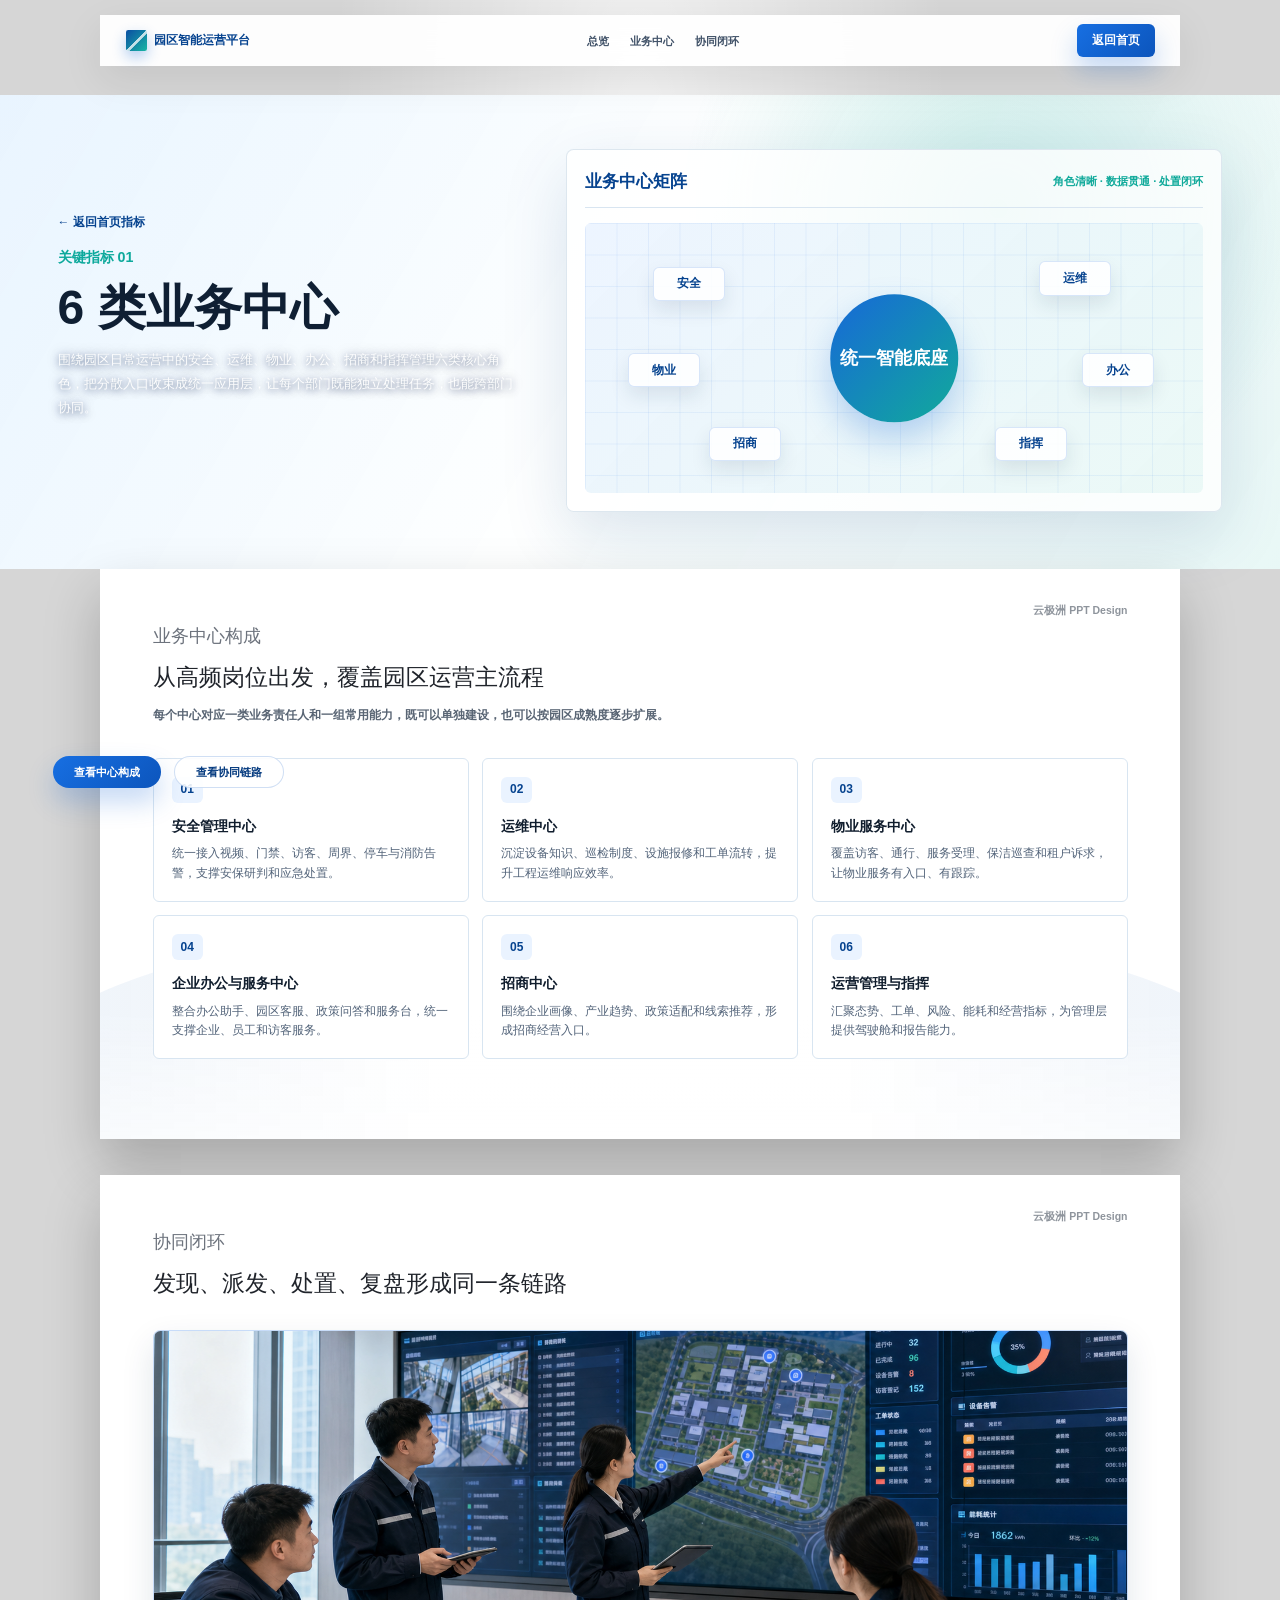
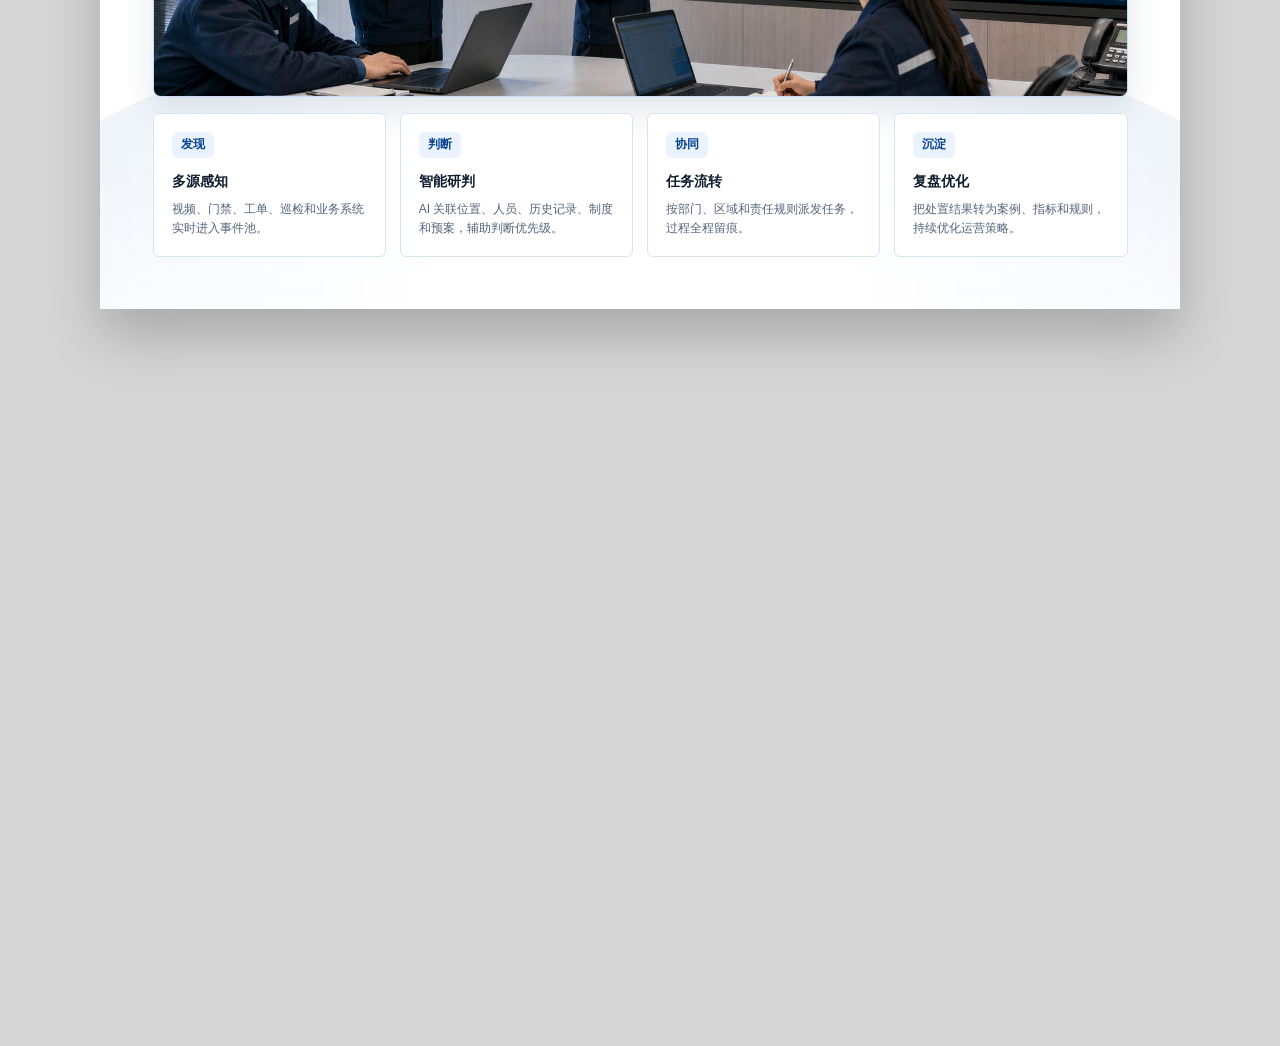
==== commit c2742bb7: "Publish static website" ====
--- a/business-centers.html
+++ b/business-centers.html
@@ -75,13 +75,13 @@
           </a>
           <a class="detail-card" href="./office.html">
             <span>04</span>
-            <h3>行政办公</h3>
-            <p>支持会议纪要、公文写作、流程审批、内部问答和日常协同，减少重复事务处理。</p>
+            <h3>企业办公与服务中心</h3>
+            <p>整合办公助手、园区客服、政策问答和服务台，统一支撑企业、员工和访客服务。</p>
           </a>
           <a class="detail-card" href="./investment.html">
             <span>05</span>
-            <h3>招商与企业服务中心</h3>
-            <p>连接招商线索、政策咨询、入驻办理和企业服务，形成经营服务入口。</p>
+            <h3>招商中心</h3>
+            <p>围绕企业画像、产业趋势、政策适配和线索推荐，形成招商经营入口。</p>
           </a>
           <a class="detail-card" href="./command.html">
             <span>06</span>
--- a/styles.css
+++ b/styles.css
@@ -1757,6 +1757,13 @@
 
 .timeline h3 {
   margin-bottom: 8px;
+}
+
+.implementation-actions {
+  display: flex;
+  flex-wrap: wrap;
+  gap: 14px;
+  margin-top: 26px;
 }
 
 .cta-section {
@@ -4175,6 +4182,30 @@
   border-radius: 50%;
 }
 
+.ticket-team-card .ops-card-visual {
+  aspect-ratio: 2 / 1;
+  background-position: center;
+  background-size: cover;
+  background-repeat: no-repeat;
+}
+
+.ticket-team-card .ops-card-visual::before,
+.ticket-team-card .ops-card-visual::after {
+  display: none;
+}
+
+.engineering-card .ops-card-visual {
+  background-image: url("./assets/operations-hvac-repair.png");
+}
+
+.security-team-card .ops-card-visual {
+  background-image: url("./assets/operations-fire-lane.png");
+}
+
+.cleaning-card .ops-card-visual {
+  background-image: url("./assets/operations-lobby-water.png");
+}
+
 .visitor-visual {
   background:
     linear-gradient(rgba(255, 255, 255, 0.26) 1px, transparent 1px),
@@ -4651,6 +4682,59 @@
 
 .warning-card p {
   margin: 0;
+}
+
+.closed-loop-example {
+  margin-top: 18px;
+  padding: 16px;
+  background:
+    linear-gradient(135deg, rgba(232, 244, 255, 0.96), rgba(236, 250, 248, 0.88));
+  border: 1px solid rgba(190, 213, 234, 0.92);
+  border-radius: 8px;
+}
+
+.closed-loop-example strong {
+  display: block;
+  margin-bottom: 10px;
+  color: var(--blue-dark);
+  font-size: 15px;
+  font-weight: 900;
+}
+
+.closed-loop-example ol {
+  display: grid;
+  gap: 8px;
+  margin: 0;
+  padding: 0;
+  list-style: none;
+  counter-reset: loop-step;
+}
+
+.closed-loop-example li {
+  position: relative;
+  min-height: 26px;
+  padding-left: 34px;
+  color: #516276;
+  font-size: 13px;
+  line-height: 1.55;
+  counter-increment: loop-step;
+}
+
+.closed-loop-example li::before {
+  position: absolute;
+  left: 0;
+  top: 1px;
+  display: inline-flex;
+  width: 22px;
+  height: 22px;
+  align-items: center;
+  justify-content: center;
+  content: counter(loop-step);
+  color: #ffffff;
+  background: linear-gradient(135deg, var(--blue), var(--teal));
+  border-radius: 50%;
+  font-size: 12px;
+  font-weight: 850;
 }
 
 .ops-audience-cards {
@@ -6119,6 +6203,1660 @@
   }
 }
 
+/* Keep the six scenario modules in a 3 x 2 layout on presentation-sized screens. */
+#scenes .scene-grid {
+  grid-template-columns: repeat(3, minmax(0, 1fr));
+  gap: 18px;
+}
+
+#scenes .scene-card {
+  min-height: 340px;
+  padding: 156px 24px 24px;
+}
+
+#scenes .scene-card::before {
+  height: 126px;
+}
+
+#scenes .scene-card::after {
+  top: 74px;
+  left: 24px;
+  font-size: 15px;
+}
+
+#scenes .scene-icon {
+  top: 98px;
+  left: 24px;
+  width: 46px;
+  height: 46px;
+}
+
+#scenes .scene-card h3 {
+  margin-bottom: 12px;
+  font-size: 25px;
+  line-height: 1.18;
+}
+
+#scenes .scene-card p {
+  font-size: 14px;
+  line-height: 1.75;
+}
+
+#scenes .scene-card p::before {
+  margin-bottom: 12px;
+}
+
+@media (max-width: 900px) {
+  #scenes .scene-grid {
+    grid-template-columns: 1fr;
+  }
+}
+
+/* Architecture should read as a top-to-bottom platform stack. */
+#architecture .layer-stack {
+  display: grid;
+  grid-template-columns: 1fr;
+  gap: 16px;
+  max-width: none;
+  margin: 32px 0 0;
+}
+
+#architecture .layer-stack::before {
+  display: none;
+}
+
+#architecture .layer {
+  min-height: auto;
+  padding: 22px 28px;
+  border-left: 8px solid #0753a4;
+  background:
+    linear-gradient(90deg, rgba(7, 83, 164, 0.08), rgba(255, 255, 255, 0.96) 34%),
+    rgba(255, 255, 255, 0.94);
+  box-shadow: 0 12px 28px rgba(13, 63, 124, 0.08);
+}
+
+#architecture .layer-ai {
+  border-left-color: #0753a4;
+}
+
+#architecture .layer-data {
+  border-left-color: #0b75c9;
+}
+
+#architecture .layer-base {
+  border-left-color: #2492c6;
+}
+
+#architecture .layer-access {
+  border-left-color: #13a99b;
+}
+
+#architecture .layer-title {
+  display: grid;
+  grid-template-columns: 54px minmax(0, 0.75fr) minmax(220px, 1fr);
+  gap: 18px;
+  align-items: center;
+  margin-bottom: 16px;
+  padding-bottom: 14px;
+  border-bottom: 1px solid rgba(196, 214, 230, 0.86);
+}
+
+#architecture .layer-title::before {
+  grid-row: 1;
+}
+
+#architecture .layer-title span {
+  font-size: 22px;
+  line-height: 1.25;
+}
+
+#architecture .layer-title strong {
+  justify-self: end;
+  color: #0753a4;
+  font-size: 16px;
+}
+
+#architecture .capability-columns {
+  grid-template-columns: repeat(3, minmax(0, 1fr));
+}
+
+#architecture .capability-columns div {
+  padding: 16px;
+}
+
+#architecture .capability-columns h3 {
+  font-size: 17px;
+}
+
+#architecture .capability-columns li,
+#architecture .tag-row span,
+#architecture .device-strip span {
+  min-height: 34px;
+  padding: 6px 12px;
+  font-size: 14px;
+}
+
+@media (max-width: 820px) {
+  #architecture .layer-title {
+    grid-template-columns: 46px 1fr;
+  }
+
+  #architecture .layer-title strong {
+    grid-column: 2;
+    justify-self: start;
+  }
+
+  #architecture .capability-columns {
+    grid-template-columns: 1fr;
+  }
+}
+
+/* Absolute final hero treatment: keep image full-bleed and copy readable. */
+.hero::before {
+  height: 76%;
+  background:
+    linear-gradient(180deg, rgba(255, 255, 255, 0) 0 48%, rgba(230, 238, 249, 0.12) 60%, rgba(255, 255, 255, 0.46) 78%, #ffffff 100%),
+    linear-gradient(90deg, rgba(5, 62, 140, 0.98) 0%, rgba(5, 72, 150, 0.78) 36%, rgba(5, 72, 150, 0.38) 68%, rgba(5, 72, 150, 0.14) 100%),
+    url("./assets/security/security-cockpit-campus.png") center center / cover no-repeat,
+    linear-gradient(135deg, #0b4d9f, #0a68bd);
+}
+
+.hero::after {
+  inset: auto 0 176px;
+  height: 320px;
+  background:
+    linear-gradient(180deg, rgba(255, 255, 255, 0) 0%, rgba(235, 241, 250, 0.1) 22%, rgba(255, 255, 255, 0.42) 56%, rgba(255, 255, 255, 0.86) 82%, #ffffff 100%);
+  filter: blur(14px);
+}
+
+.hero-lede {
+  position: relative;
+  z-index: 5;
+  color: rgba(255, 255, 255, 0.96);
+  text-shadow: 0 2px 10px rgba(0, 28, 74, 0.54), 0 0 18px rgba(0, 28, 74, 0.28);
+}
+
+@media (max-width: 820px) {
+  .hero::before {
+    height: 100%;
+    background:
+      linear-gradient(180deg, rgba(7, 68, 143, 0.88), rgba(7, 68, 143, 0.52) 58%, rgba(255, 255, 255, 0.72) 100%),
+      url("./assets/security/security-cockpit-campus.png") center / cover no-repeat;
+  }
+}
+
+/* Final safety cockpit fit: keep every HUD label, chart, and metric visible. */
+.safety-hero .safety-cockpit-wrap {
+  max-width: 840px;
+}
+
+.safety-hero .safety-cockpit-wrap .cockpit {
+  aspect-ratio: 16 / 10 !important;
+}
+
+.safety-hero .safety-cockpit-wrap .cockpit-topbar {
+  height: 44px;
+  padding: 0 18px;
+  font-size: 12px;
+}
+
+.safety-hero .safety-cockpit-wrap .cockpit-topbar strong {
+  font-size: 20px;
+  letter-spacing: 1px;
+}
+
+.safety-hero .safety-cockpit-wrap .cockpit-tabs {
+  height: 31px;
+  gap: 22px;
+  font-size: 12px;
+}
+
+.safety-hero .safety-cockpit-wrap .cockpit-tabs span {
+  padding-top: 6px;
+}
+
+.safety-hero .safety-cockpit-wrap .cockpit-main {
+  height: calc(100% - 125px);
+  min-height: 0;
+  padding: 10px 14px 0;
+}
+
+.safety-hero .safety-cockpit-wrap .campus-stage {
+  inset: 10px 14px 0;
+}
+
+.safety-hero .safety-cockpit-wrap .hud-panel {
+  top: 12px;
+  bottom: 10px;
+  width: 238px;
+  padding: 12px;
+}
+
+.safety-hero .safety-cockpit-wrap .hud-left {
+  left: 14px;
+}
+
+.safety-hero .safety-cockpit-wrap .hud-right {
+  right: 14px;
+}
+
+.safety-hero .safety-cockpit-wrap .hud-panel h3 {
+  margin-bottom: 8px;
+  font-size: 15px;
+  line-height: 1.1;
+}
+
+.safety-hero .safety-cockpit-wrap .camera-list {
+  gap: 7px;
+  margin-bottom: 12px;
+}
+
+.safety-hero .safety-cockpit-wrap .camera-list div {
+  grid-template-columns: 50px minmax(76px, 1fr) 28px;
+  gap: 7px;
+  min-height: 38px;
+  font-size: 11px;
+}
+
+.safety-hero .safety-cockpit-wrap .camera-list img {
+  width: 50px;
+  height: 31px;
+}
+
+.safety-hero .safety-cockpit-wrap .camera-list span {
+  white-space: nowrap;
+}
+
+.safety-hero .safety-cockpit-wrap .camera-list b {
+  min-width: 28px;
+  font-size: 11px;
+}
+
+.safety-hero .safety-cockpit-wrap .risk-bars {
+  gap: 7px;
+}
+
+.safety-hero .safety-cockpit-wrap .risk-bars label {
+  grid-template-columns: 58px 1fr 26px;
+  gap: 6px;
+  font-size: 11px;
+}
+
+.safety-hero .safety-cockpit-wrap .risk-bars b {
+  font-size: 11px;
+}
+
+.safety-hero .safety-cockpit-wrap .donut-chart {
+  width: 84px;
+  height: 84px;
+  margin-bottom: 7px;
+}
+
+.safety-hero .safety-cockpit-wrap .donut-chart::after {
+  left: 23px;
+  top: 23px;
+  width: 38px;
+  height: 38px;
+}
+
+.safety-hero .safety-cockpit-wrap .donut-chart span {
+  font-size: 15px;
+}
+
+.safety-hero .safety-cockpit-wrap .donut-chart small {
+  font-size: 8px;
+}
+
+.safety-hero .safety-cockpit-wrap .legend {
+  gap: 5px 7px;
+  margin-bottom: 9px;
+  font-size: 10px;
+}
+
+.safety-hero .safety-cockpit-wrap .legend span {
+  gap: 4px;
+  white-space: nowrap;
+}
+
+.safety-hero .safety-cockpit-wrap .trend-card {
+  height: 58px;
+  padding: 6px;
+}
+
+.safety-hero .safety-cockpit-wrap .trend-card polyline {
+  stroke-width: 3;
+}
+
+.safety-hero .safety-cockpit-wrap .cockpit-dock {
+  height: 50px;
+  gap: 10px;
+  padding: 6px 14px 8px;
+}
+
+.safety-hero .safety-cockpit-wrap .cockpit-dock div {
+  min-height: 36px;
+}
+
+.safety-hero .safety-cockpit-wrap .cockpit-dock strong {
+  font-size: 20px;
+}
+
+.safety-hero .safety-cockpit-wrap .cockpit-dock span {
+  margin-top: 2px;
+  font-size: 10px;
+  line-height: 1.1;
+  white-space: nowrap;
+}
+
+/* Final safety cockpit fit: keep every HUD label, chart, and metric visible. */
+.safety-hero .safety-cockpit-wrap {
+  max-width: 840px;
+}
+
+.safety-hero .safety-cockpit-wrap .cockpit {
+  aspect-ratio: 16 / 10 !important;
+}
+
+.safety-hero .safety-cockpit-wrap .cockpit-topbar {
+  height: 44px;
+  padding: 0 18px;
+  font-size: 12px;
+}
+
+.safety-hero .safety-cockpit-wrap .cockpit-topbar strong {
+  font-size: 20px;
+  letter-spacing: 1px;
+}
+
+.safety-hero .safety-cockpit-wrap .cockpit-tabs {
+  height: 31px;
+  gap: 22px;
+  font-size: 12px;
+}
+
+.safety-hero .safety-cockpit-wrap .cockpit-tabs span {
+  padding-top: 6px;
+}
+
+.safety-hero .safety-cockpit-wrap .cockpit-main {
+  height: calc(100% - 125px);
+  min-height: 0;
+  padding: 10px 14px 0;
+}
+
+.safety-hero .safety-cockpit-wrap .campus-stage {
+  inset: 10px 14px 0;
+}
+
+.safety-hero .safety-cockpit-wrap .hud-panel {
+  top: 12px;
+  bottom: 10px;
+  width: 238px;
+  padding: 12px;
+}
+
+.safety-hero .safety-cockpit-wrap .hud-left {
+  left: 14px;
+}
+
+.safety-hero .safety-cockpit-wrap .hud-right {
+  right: 14px;
+}
+
+.safety-hero .safety-cockpit-wrap .hud-panel h3 {
+  margin-bottom: 8px;
+  font-size: 15px;
+  line-height: 1.1;
+}
+
+.safety-hero .safety-cockpit-wrap .camera-list {
+  gap: 7px;
+  margin-bottom: 12px;
+}
+
+.safety-hero .safety-cockpit-wrap .camera-list div {
+  grid-template-columns: 50px minmax(76px, 1fr) 28px;
+  gap: 7px;
+  min-height: 38px;
+  font-size: 11px;
+}
+
+.safety-hero .safety-cockpit-wrap .camera-list img {
+  width: 50px;
+  height: 31px;
+}
+
+.safety-hero .safety-cockpit-wrap .camera-list span {
+  white-space: nowrap;
+}
+
+.safety-hero .safety-cockpit-wrap .camera-list b {
+  min-width: 28px;
+  font-size: 11px;
+}
+
+.safety-hero .safety-cockpit-wrap .risk-bars {
+  gap: 7px;
+}
+
+.safety-hero .safety-cockpit-wrap .risk-bars label {
+  grid-template-columns: 58px 1fr 26px;
+  gap: 6px;
+  font-size: 11px;
+}
+
+.safety-hero .safety-cockpit-wrap .risk-bars b {
+  font-size: 11px;
+}
+
+.safety-hero .safety-cockpit-wrap .donut-chart {
+  width: 84px;
+  height: 84px;
+  margin-bottom: 7px;
+}
+
+.safety-hero .safety-cockpit-wrap .donut-chart::after {
+  left: 23px;
+  top: 23px;
+  width: 38px;
+  height: 38px;
+}
+
+.safety-hero .safety-cockpit-wrap .donut-chart span {
+  font-size: 15px;
+}
+
+.safety-hero .safety-cockpit-wrap .donut-chart small {
+  font-size: 8px;
+}
+
+.safety-hero .safety-cockpit-wrap .legend {
+  gap: 5px 7px;
+  margin-bottom: 9px;
+  font-size: 10px;
+}
+
+.safety-hero .safety-cockpit-wrap .legend span {
+  gap: 4px;
+  white-space: nowrap;
+}
+
+.safety-hero .safety-cockpit-wrap .trend-card {
+  height: 58px;
+  padding: 6px;
+}
+
+.safety-hero .safety-cockpit-wrap .trend-card polyline {
+  stroke-width: 3;
+}
+
+.safety-hero .safety-cockpit-wrap .cockpit-dock {
+  height: 50px;
+  gap: 10px;
+  padding: 6px 14px 8px;
+}
+
+.safety-hero .safety-cockpit-wrap .cockpit-dock div {
+  min-height: 36px;
+}
+
+.safety-hero .safety-cockpit-wrap .cockpit-dock strong {
+  font-size: 20px;
+}
+
+.safety-hero .safety-cockpit-wrap .cockpit-dock span {
+  margin-top: 2px;
+  font-size: 10px;
+  line-height: 1.1;
+  white-space: nowrap;
+}
+
+/* Fit every cockpit detail inside the safety hero preview. */
+.safety-hero .safety-cockpit-wrap {
+  max-width: 840px;
+}
+
+.safety-hero .safety-cockpit-wrap .cockpit {
+  aspect-ratio: 16 / 10;
+}
+
+.safety-hero .safety-cockpit-wrap .cockpit-topbar {
+  height: 44px;
+  padding: 0 18px;
+  font-size: 12px;
+}
+
+.safety-hero .safety-cockpit-wrap .cockpit-topbar strong {
+  font-size: 20px;
+  letter-spacing: 1px;
+}
+
+.safety-hero .safety-cockpit-wrap .cockpit-tabs {
+  height: 31px;
+  gap: 22px;
+  font-size: 12px;
+}
+
+.safety-hero .safety-cockpit-wrap .cockpit-tabs span {
+  padding-top: 6px;
+}
+
+.safety-hero .safety-cockpit-wrap .cockpit-main {
+  height: calc(100% - 125px);
+  min-height: 0;
+  padding: 10px 14px 0;
+}
+
+.safety-hero .safety-cockpit-wrap .campus-stage {
+  inset: 10px 14px 0;
+}
+
+.safety-hero .safety-cockpit-wrap .hud-panel {
+  top: 12px;
+  bottom: 10px;
+  width: 238px;
+  padding: 12px;
+}
+
+.safety-hero .safety-cockpit-wrap .hud-left {
+  left: 14px;
+}
+
+.safety-hero .safety-cockpit-wrap .hud-right {
+  right: 14px;
+}
+
+.safety-hero .safety-cockpit-wrap .hud-panel h3 {
+  margin-bottom: 8px;
+  font-size: 15px;
+  line-height: 1.1;
+}
+
+.safety-hero .safety-cockpit-wrap .camera-list {
+  gap: 7px;
+  margin-bottom: 12px;
+}
+
+.safety-hero .safety-cockpit-wrap .camera-list div {
+  grid-template-columns: 50px minmax(76px, 1fr) 28px;
+  gap: 7px;
+  min-height: 38px;
+  font-size: 11px;
+}
+
+.safety-hero .safety-cockpit-wrap .camera-list img {
+  width: 50px;
+  height: 31px;
+}
+
+.safety-hero .safety-cockpit-wrap .camera-list span {
+  white-space: nowrap;
+}
+
+.safety-hero .safety-cockpit-wrap .camera-list b {
+  min-width: 28px;
+  font-size: 11px;
+}
+
+.safety-hero .safety-cockpit-wrap .risk-bars {
+  gap: 7px;
+}
+
+.safety-hero .safety-cockpit-wrap .risk-bars label {
+  grid-template-columns: 58px 1fr 26px;
+  gap: 6px;
+  font-size: 11px;
+}
+
+.safety-hero .safety-cockpit-wrap .risk-bars b {
+  font-size: 11px;
+}
+
+.safety-hero .safety-cockpit-wrap .donut-chart {
+  width: 84px;
+  height: 84px;
+  margin-bottom: 7px;
+}
+
+.safety-hero .safety-cockpit-wrap .donut-chart::after {
+  left: 23px;
+  top: 23px;
+  width: 38px;
+  height: 38px;
+}
+
+.safety-hero .safety-cockpit-wrap .donut-chart span {
+  font-size: 15px;
+}
+
+.safety-hero .safety-cockpit-wrap .donut-chart small {
+  font-size: 8px;
+}
+
+.safety-hero .safety-cockpit-wrap .legend {
+  gap: 5px 7px;
+  margin-bottom: 9px;
+  font-size: 10px;
+}
+
+.safety-hero .safety-cockpit-wrap .legend span {
+  gap: 4px;
+  white-space: nowrap;
+}
+
+.safety-hero .safety-cockpit-wrap .trend-card {
+  height: 58px;
+  padding: 6px;
+}
+
+.safety-hero .safety-cockpit-wrap .trend-card polyline {
+  stroke-width: 3;
+}
+
+.safety-hero .safety-cockpit-wrap .trend-card circle {
+  r: 3;
+}
+
+.safety-hero .safety-cockpit-wrap .cockpit-dock {
+  height: 50px;
+  gap: 10px;
+  padding: 6px 14px 8px;
+}
+
+.safety-hero .safety-cockpit-wrap .cockpit-dock div {
+  min-height: 36px;
+}
+
+.safety-hero .safety-cockpit-wrap .cockpit-dock strong {
+  font-size: 20px;
+}
+
+.safety-hero .safety-cockpit-wrap .cockpit-dock span {
+  margin-top: 2px;
+  font-size: 10px;
+  line-height: 1.1;
+  white-space: nowrap;
+}
+
+/* Compact the AI assistant panels into 2 x 2 module groups. */
+#architecture .layer-ai {
+  padding: 18px 24px;
+}
+
+#architecture .layer-ai .layer-title {
+  margin-bottom: 12px;
+  padding-bottom: 12px;
+}
+
+#architecture .layer-ai .capability-columns {
+  gap: 14px;
+}
+
+#architecture .layer-ai .capability-columns div {
+  padding: 14px 16px 16px;
+}
+
+#architecture .layer-ai .capability-columns h3 {
+  margin-bottom: 12px;
+  font-size: 16px;
+}
+
+#architecture .layer-ai .capability-columns ul {
+  grid-template-columns: repeat(2, minmax(0, 1fr));
+  gap: 10px;
+}
+
+#architecture .layer-ai .capability-columns li {
+  min-height: 40px;
+  padding: 7px 10px;
+  font-size: 13px;
+  line-height: 1.25;
+}
+
+@media (max-width: 820px) {
+  #architecture .layer-ai .capability-columns ul {
+    grid-template-columns: 1fr;
+  }
+}
+
+/* Final safety hero adjustment: restore event list and reduce top whitespace. */
+.module-hero.safety-hero {
+  padding-top: 58px;
+}
+
+.safety-hero .module-hero-copy::before {
+  margin-bottom: 52px;
+}
+
+.safety-hero .safety-cockpit-wrap {
+  display: flex;
+  flex-direction: column;
+  max-width: 820px;
+  background:
+    linear-gradient(135deg, rgba(5, 20, 44, 0.98), rgba(7, 43, 76, 0.94)),
+    #071b35;
+  border: 1px solid rgba(98, 211, 255, 0.42);
+  border-radius: 10px;
+}
+
+.safety-hero .safety-cockpit-wrap .cockpit {
+  flex: 0 0 auto;
+  border-radius: 10px 10px 0 0;
+}
+
+.safety-hero .safety-cockpit-wrap .cockpit-events {
+  display: grid;
+  gap: 10px;
+  padding: 14px 20px 20px;
+}
+
+.safety-hero .safety-cockpit-wrap .cockpit-events p {
+  margin: 0;
+  padding: 12px 14px;
+  color: rgba(223, 247, 255, 0.82);
+  background: rgba(255, 255, 255, 0.07);
+  border: 1px solid rgba(98, 211, 255, 0.16);
+  border-radius: 8px;
+}
+
+.safety-hero .safety-cockpit-wrap .cockpit-events b {
+  color: #8fffd4;
+  margin-right: 8px;
+}
+
+@media (max-width: 1320px) {
+  .module-hero.safety-hero {
+    padding-top: 52px;
+  }
+}
+
+/* Safety hero: use the full existing security cockpit without dropping details. */
+.safety-hero .safety-cockpit-wrap {
+  max-width: 820px;
+  padding: 0;
+  overflow: hidden;
+  background: transparent;
+  border: 0;
+  border-radius: 10px;
+  box-shadow: 0 30px 80px rgba(6, 41, 78, 0.28);
+}
+
+.safety-hero .safety-cockpit-wrap .cockpit {
+  position: relative;
+  inset: auto;
+  display: block;
+  width: 100%;
+  height: auto;
+  aspect-ratio: 16 / 9;
+  overflow: hidden;
+  color: #d9f2ff;
+  background:
+    linear-gradient(90deg, rgba(5, 18, 42, 0.9), rgba(7, 31, 68, 0.5) 24%, rgba(7, 31, 68, 0.5) 76%, rgba(5, 18, 42, 0.92)),
+    radial-gradient(circle at 52% 38%, rgba(79, 191, 255, 0.32), transparent 28%),
+    linear-gradient(180deg, #061225 0%, #0a1f3c 56%, #061225 100%);
+  border: 1px solid rgba(68, 183, 255, 0.55);
+  border-radius: 10px;
+  box-shadow: 0 24px 70px rgba(7, 31, 68, 0.28), inset 0 0 46px rgba(54, 170, 255, 0.24);
+  transform: none;
+}
+
+.safety-hero .safety-cockpit-wrap .cockpit > * {
+  display: revert;
+}
+
+.safety-hero .safety-cockpit-wrap .cockpit::before {
+  z-index: 2;
+  inset: 0;
+  background:
+    linear-gradient(90deg, rgba(74, 198, 255, 0.26), transparent 10% 90%, rgba(74, 198, 255, 0.26)),
+    linear-gradient(rgba(255, 255, 255, 0.04) 1px, transparent 1px);
+  background-size: auto, 100% 4px;
+  border-radius: 0;
+  filter: none;
+  mask-image: none;
+  opacity: 1;
+}
+
+.safety-hero .safety-cockpit-wrap .cockpit::after {
+  z-index: 2;
+  inset: 10px;
+  width: auto;
+  height: auto;
+  background: transparent;
+  border: 1px solid rgba(83, 193, 255, 0.28);
+  border-radius: 8px;
+  box-shadow: inset 0 0 28px rgba(83, 193, 255, 0.16);
+  filter: none;
+}
+
+.safety-hero .safety-cockpit-wrap .cockpit-topbar {
+  display: grid;
+}
+
+.safety-hero .safety-cockpit-wrap .cockpit-tabs {
+  display: flex;
+}
+
+.safety-hero .safety-cockpit-wrap .cockpit-main,
+.safety-hero .safety-cockpit-wrap .campus-stage,
+.safety-hero .safety-cockpit-wrap .aerial-map,
+.safety-hero .safety-cockpit-wrap .hud-panel {
+  display: block;
+}
+
+.safety-hero .safety-cockpit-wrap .cockpit-dock {
+  display: grid;
+}
+
+.safety-hero .safety-cockpit-wrap :is(.camera-list, .risk-bars, .legend) {
+  display: grid;
+}
+
+.safety-hero .safety-cockpit-wrap .camera-list div {
+  display: grid;
+}
+
+.safety-hero .safety-cockpit-wrap .trend-card svg {
+  display: block;
+}
+
+/* Safety command overview: wider access map, narrower explanation column. */
+#command .solution-layout {
+  grid-template-columns: minmax(0, 1.22fr) minmax(360px, 0.78fr);
+  gap: 20px;
+}
+
+#command .solution-panel {
+  display: flex;
+  flex-direction: column;
+  padding: 20px 24px;
+}
+
+#command .solution-panel .panel-title {
+  margin-bottom: 18px;
+  padding-bottom: 12px;
+}
+
+#command .platform-flow {
+  flex: 1;
+  min-height: 360px;
+  align-content: center;
+  gap: 14px;
+  padding: 18px;
+}
+
+#command .platform-flow::before {
+  inset: 15% 18%;
+}
+
+#command .platform-flow span,
+#command .platform-flow strong {
+  min-height: 58px;
+}
+
+#command .platform-flow strong {
+  min-height: 92px;
+}
+
+#command .capability-list article {
+  display: grid;
+  grid-template-columns: max-content minmax(0, 1fr);
+  gap: 10px 14px;
+  align-items: center;
+  padding: 18px 20px;
+}
+
+#command .capability-list span {
+  margin-bottom: 0;
+}
+
+#command .capability-list h3 {
+  margin-bottom: 0;
+  font-size: 20px;
+  line-height: 1.25;
+}
+
+#command .capability-list p {
+  grid-column: 1 / -1;
+  margin: 0;
+  font-size: 16px;
+  line-height: 1.75;
+}
+
+@media (max-width: 1320px) {
+  #command .solution-layout {
+    grid-template-columns: 1fr;
+  }
+}
+
+/* Safety command scenes: fit six visual cards in one row. */
+#command .command-scene-grid {
+  grid-template-columns: repeat(6, minmax(0, 1fr));
+  gap: 12px;
+  max-width: none;
+}
+
+#command .command-card {
+  min-height: 360px;
+  padding: 0 12px 18px;
+}
+
+#command .command-visual {
+  aspect-ratio: 1 / 1;
+  margin: 0 -12px 14px;
+}
+
+#command .command-title-line {
+  display: grid;
+  grid-template-columns: max-content minmax(0, 1fr);
+  gap: 8px;
+  align-items: center;
+  margin-bottom: 10px;
+}
+
+#command .command-title-line span {
+  min-width: 0;
+  height: 30px;
+  padding: 0 9px;
+  font-size: 13px;
+}
+
+#command .command-title-line h3 {
+  min-width: 0;
+  font-size: 17px;
+  line-height: 1.22;
+}
+
+#command .command-card p {
+  color: #526378;
+  font-size: 13px;
+  line-height: 1.65;
+}
+
+@media (max-width: 1320px) {
+  #command .command-scene-grid {
+    grid-template-columns: repeat(3, minmax(0, 1fr));
+  }
+}
+
+@media (max-width: 820px) {
+  #command .command-scene-grid {
+    grid-template-columns: 1fr;
+  }
+}
+
+/* Safety warning cards: keep all six device-warning scenes on one row. */
+#warning .warning-cards {
+  grid-template-columns: repeat(6, minmax(0, 1fr));
+  gap: 12px;
+  max-width: none;
+}
+
+#warning .warning-cards .warning-card {
+  min-height: 360px;
+  padding: 0 14px 18px;
+}
+
+#warning .warning-visual {
+  aspect-ratio: 1 / 1.08;
+  margin: 0 -14px 14px;
+  background-size: 300% 200%;
+}
+
+#warning .warning-card .command-title-line {
+  display: grid;
+  grid-template-columns: max-content minmax(0, 1fr);
+  gap: 8px;
+  align-items: center;
+  margin-bottom: 10px;
+}
+
+#warning .warning-card .command-title-line span {
+  padding: 5px 9px;
+  border-radius: 8px;
+  font-size: 13px;
+  line-height: 1;
+}
+
+#warning .warning-card .command-title-line h3 {
+  min-width: 0;
+  font-size: 17px;
+  line-height: 1.22;
+}
+
+#warning .warning-card p {
+  color: #526378;
+  font-size: 13px;
+  line-height: 1.65;
+}
+
+@media (max-width: 1320px) {
+  #warning .warning-cards {
+    grid-template-columns: repeat(3, minmax(0, 1fr));
+  }
+}
+
+@media (max-width: 820px) {
+  #warning .warning-cards {
+    grid-template-columns: 1fr;
+  }
+}
+
+/* Unified secondary module covers: match the Safety Center PPT-style first screen. */
+.module-hero:is(.safety-hero, .operations-hero, .property-hero, .office-hero, .investment-hero, .command-hero) {
+  position: relative;
+  display: grid;
+  width: min(var(--ppt-canvas), calc(100% - var(--ppt-side-gap)));
+  min-height: var(--ppt-slide-height);
+  margin: 0 auto 48px;
+  padding: 70px var(--ppt-section-pad) var(--ppt-section-pad);
+  overflow: hidden;
+  grid-template-columns: minmax(410px, 0.78fr) minmax(0, 1.22fr);
+  gap: 54px;
+  align-items: center;
+  background:
+    radial-gradient(circle at 82% 32%, rgba(18, 168, 155, 0.16), transparent 28%),
+    linear-gradient(120deg, #f2f9ff 0%, #ffffff 42%, #eefaf7 100%);
+  box-shadow: 0 34px 70px rgba(0, 0, 0, 0.22);
+}
+
+.module-hero:is(.safety-hero, .operations-hero, .property-hero, .office-hero, .investment-hero, .command-hero)::before {
+  position: absolute;
+  inset: 0;
+  content: "";
+  pointer-events: none;
+  background:
+    linear-gradient(rgba(23, 104, 216, 0.045) 1px, transparent 1px),
+    linear-gradient(90deg, rgba(23, 104, 216, 0.045) 1px, transparent 1px);
+  background-size: 56px 56px;
+  mask-image: linear-gradient(90deg, #000 0%, rgba(0, 0, 0, 0.72) 52%, transparent 100%);
+}
+
+.module-hero:is(.safety-hero, .operations-hero, .property-hero, .office-hero, .investment-hero, .command-hero)::after {
+  position: absolute;
+  top: 44px;
+  right: 70px;
+  z-index: 1;
+  content: "云极洲 PPT Design";
+  color: rgba(18, 32, 49, 0.48);
+  font-size: 14px;
+  font-weight: 800;
+}
+
+.module-hero:is(.safety-hero, .operations-hero, .property-hero, .office-hero, .investment-hero, .command-hero) .module-hero-copy {
+  position: static;
+  z-index: 2;
+  align-self: center;
+}
+
+.module-hero:is(.safety-hero, .operations-hero, .property-hero, .office-hero, .investment-hero, .command-hero) .module-hero-copy::before {
+  display: block;
+  margin-bottom: 72px;
+  content: "云极洲 SMART CAMPUS";
+  color: #0753a4;
+  font-size: 15px;
+  font-weight: 900;
+}
+
+.module-hero:is(.safety-hero, .operations-hero, .property-hero, .office-hero, .investment-hero, .command-hero) .back-link {
+  margin-bottom: 22px;
+  color: #0753a4;
+  font-size: 15px;
+  font-weight: 850;
+}
+
+.module-hero:is(.safety-hero, .operations-hero, .property-hero, .office-hero, .investment-hero, .command-hero) .eyebrow {
+  margin-bottom: 20px;
+  color: #0da99c;
+  font-size: 18px;
+  font-weight: 900;
+}
+
+.module-hero:is(.safety-hero, .operations-hero, .property-hero, .office-hero, .investment-hero, .command-hero) .module-hero-copy h1 {
+  max-width: 660px;
+  margin-bottom: 24px;
+  color: #101d2d;
+  font-size: 54px;
+  line-height: 1.08;
+  font-weight: 950;
+  letter-spacing: 0;
+}
+
+.module-hero:is(.safety-hero, .operations-hero, .property-hero, .office-hero, .investment-hero, .command-hero) .module-hero-copy h1::before {
+  display: none;
+}
+
+.module-hero:is(.safety-hero, .operations-hero, .property-hero, .office-hero, .investment-hero, .command-hero) .module-hero-copy h1 span {
+  display: block;
+  margin-bottom: 14px;
+  color: #101d2d;
+  font-size: 44px;
+  line-height: 1.06;
+  font-weight: 950;
+}
+
+.module-hero:is(.safety-hero, .operations-hero, .property-hero, .office-hero, .investment-hero, .command-hero) .hero-lede {
+  max-width: 620px;
+  color: #607083;
+  font-size: 18px;
+  font-weight: 650;
+  line-height: 1.85;
+  text-shadow: none;
+}
+
+.module-hero:is(.safety-hero, .operations-hero, .property-hero, .office-hero, .investment-hero, .command-hero) .hero-actions {
+  position: absolute;
+  left: 70px;
+  bottom: 50px;
+  z-index: 3;
+  display: flex;
+  flex-wrap: wrap;
+  max-width: 560px;
+  gap: 14px 18px;
+}
+
+.module-hero:is(.safety-hero, .operations-hero, .property-hero, .office-hero, .investment-hero, .command-hero) .hero-actions .primary-button,
+.module-hero:is(.safety-hero, .operations-hero, .property-hero, .office-hero, .investment-hero, .command-hero) .hero-actions .secondary-button {
+  min-width: 178px;
+  min-height: 46px;
+  padding: 0 24px;
+  border-radius: 999px;
+  font-size: 15px;
+}
+
+.module-hero:is(.safety-hero, .operations-hero, .property-hero, .office-hero, .investment-hero, .command-hero) :is(.security-console, .ops-console, .property-console, .office-console, .investment-console, .command-console) {
+  position: relative;
+  z-index: 2;
+  width: 100%;
+  max-width: 760px;
+  justify-self: end;
+  align-self: center;
+  border-radius: 8px;
+  box-shadow: 0 30px 80px rgba(6, 41, 78, 0.28);
+}
+
+.module-hero:is(.safety-hero, .operations-hero, .property-hero, .office-hero, .investment-hero, .command-hero) :is(.console-grid, .ops-console-grid, .property-console-grid, .office-console-grid, .investment-console-grid, .command-console-grid) {
+  grid-template-columns: minmax(0, 1fr) 170px;
+  gap: 18px;
+}
+
+@media (max-width: 1320px) {
+  .module-hero:is(.safety-hero, .operations-hero, .property-hero, .office-hero, .investment-hero, .command-hero) {
+    width: min(var(--ppt-canvas), calc(100% - 44px));
+    grid-template-columns: 1fr;
+  }
+
+  .module-hero:is(.safety-hero, .operations-hero, .property-hero, .office-hero, .investment-hero, .command-hero) .hero-actions {
+    position: static;
+    margin-top: 28px;
+  }
+
+  .module-hero:is(.safety-hero, .operations-hero, .property-hero, .office-hero, .investment-hero, .command-hero) :is(.security-console, .ops-console, .property-console, .office-console, .investment-console, .command-console) {
+    justify-self: stretch;
+    max-width: none;
+  }
+}
+
+@media (max-width: 820px) {
+  .module-hero:is(.safety-hero, .operations-hero, .property-hero, .office-hero, .investment-hero, .command-hero) {
+    width: calc(100% - 24px);
+    min-height: auto;
+    margin-bottom: 24px;
+    padding: 42px 26px;
+  }
+
+  .module-hero:is(.safety-hero, .operations-hero, .property-hero, .office-hero, .investment-hero, .command-hero)::after {
+    top: 24px;
+    right: 26px;
+  }
+
+  .module-hero:is(.safety-hero, .operations-hero, .property-hero, .office-hero, .investment-hero, .command-hero) .module-hero-copy::before {
+    margin-bottom: 36px;
+  }
+
+  .module-hero:is(.safety-hero, .operations-hero, .property-hero, .office-hero, .investment-hero, .command-hero) .module-hero-copy h1,
+  .module-hero:is(.safety-hero, .operations-hero, .property-hero, .office-hero, .investment-hero, .command-hero) .module-hero-copy h1 span {
+    font-size: 34px;
+  }
+
+  .module-hero:is(.safety-hero, .operations-hero, .property-hero, .office-hero, .investment-hero, .command-hero) :is(.console-grid, .ops-console-grid, .property-console-grid, .office-console-grid, .investment-console-grid, .command-console-grid) {
+    grid-template-columns: 1fr;
+  }
+}
+
+/* Secondary page hero: align Safety page with the primary PPT cover style. */
+.module-hero.safety-hero {
+  position: relative;
+  width: min(var(--ppt-canvas), calc(100% - var(--ppt-side-gap)));
+  min-height: var(--ppt-slide-height);
+  margin: 0 auto 48px;
+  padding: 70px var(--ppt-section-pad) var(--ppt-section-pad);
+  overflow: hidden;
+  grid-template-columns: minmax(410px, 0.78fr) minmax(0, 1.22fr);
+  gap: 54px;
+  background:
+    radial-gradient(circle at 82% 32%, rgba(18, 168, 155, 0.16), transparent 28%),
+    linear-gradient(120deg, #f2f9ff 0%, #ffffff 42%, #eefaf7 100%);
+  box-shadow: 0 34px 70px rgba(0, 0, 0, 0.22);
+}
+
+.module-hero.safety-hero::before {
+  position: absolute;
+  inset: 0;
+  content: "";
+  pointer-events: none;
+  background:
+    linear-gradient(rgba(23, 104, 216, 0.045) 1px, transparent 1px),
+    linear-gradient(90deg, rgba(23, 104, 216, 0.045) 1px, transparent 1px);
+  background-size: 56px 56px;
+  mask-image: linear-gradient(90deg, #000 0%, rgba(0, 0, 0, 0.72) 52%, transparent 100%);
+}
+
+.module-hero.safety-hero::after {
+  position: absolute;
+  top: 44px;
+  right: 70px;
+  z-index: 1;
+  content: "云极洲 PPT Design";
+  color: rgba(18, 32, 49, 0.48);
+  font-size: 14px;
+  font-weight: 800;
+}
+
+.safety-hero .module-hero-copy,
+.safety-hero .security-console {
+  position: relative;
+  z-index: 2;
+}
+
+.safety-hero .module-hero-copy::before {
+  display: block;
+  margin-bottom: 72px;
+  content: "云极洲 SMART CAMPUS";
+  color: #0753a4;
+  font-size: 15px;
+  font-weight: 900;
+}
+
+.safety-hero .back-link {
+  margin-bottom: 22px;
+  color: #0753a4;
+  font-size: 15px;
+}
+
+.safety-hero .eyebrow {
+  margin-bottom: 20px;
+  color: #0da99c;
+  font-size: 18px;
+}
+
+.safety-hero .module-hero-copy h1 {
+  max-width: 620px;
+  margin-bottom: 24px;
+  color: #101d2d;
+  font-size: 54px;
+  line-height: 1.08;
+  font-weight: 950;
+}
+
+.safety-hero .module-hero-copy h1::before {
+  display: block;
+  margin-bottom: 14px;
+  content: attr(data-en);
+  color: #101d2d;
+  font-size: 44px;
+  line-height: 1.06;
+  font-weight: 950;
+}
+
+.safety-hero .hero-lede {
+  max-width: 610px;
+  color: #607083;
+  font-size: 18px;
+  font-weight: 650;
+  line-height: 1.85;
+  text-shadow: none;
+}
+
+.safety-hero .hero-actions {
+  position: absolute;
+  left: 70px;
+  bottom: 70px;
+  display: flex;
+  flex-wrap: wrap;
+  max-width: 520px;
+  gap: 14px 18px;
+}
+
+.safety-hero .hero-actions .primary-button,
+.safety-hero .hero-actions .secondary-button {
+  min-width: 178px;
+  min-height: 46px;
+  padding: 0 24px;
+  border-radius: 999px;
+  font-size: 15px;
+}
+
+.safety-hero .security-console {
+  align-self: center;
+  border-radius: 8px;
+  background:
+    linear-gradient(135deg, rgba(5, 20, 44, 0.98), rgba(7, 43, 76, 0.94)),
+    #071b35;
+  box-shadow: 0 30px 80px rgba(6, 41, 78, 0.28);
+}
+
+.safety-hero .console-map {
+  min-height: 360px;
+}
+
+@media (max-width: 1320px) {
+  .module-hero.safety-hero {
+    width: min(var(--ppt-canvas), calc(100% - 44px));
+    grid-template-columns: 1fr;
+  }
+
+  .safety-hero .hero-actions {
+    position: static;
+    margin-top: 28px;
+  }
+}
+
+@media (max-width: 820px) {
+  .module-hero.safety-hero {
+    width: calc(100% - 24px);
+    min-height: auto;
+    padding: 42px 26px;
+    margin-bottom: 24px;
+  }
+
+  .safety-hero .module-hero-copy::before {
+    margin-bottom: 36px;
+  }
+
+  .safety-hero .module-hero-copy h1,
+  .safety-hero .module-hero-copy h1::before {
+    font-size: 34px;
+  }
+}
+
+/* Safety hero final alignment: visible bilingual heading and non-overlapping actions. */
+.safety-hero .module-hero-copy {
+  position: static;
+}
+
+.safety-hero .module-hero-copy h1::before {
+  display: none;
+}
+
+.safety-hero .module-hero-copy h1 span {
+  display: block;
+  margin-bottom: 14px;
+  color: #101d2d;
+  font-size: 44px;
+  line-height: 1.06;
+  font-weight: 950;
+}
+
+.safety-hero .hero-actions {
+  position: absolute;
+  left: 70px;
+  bottom: 70px;
+  z-index: 3;
+}
+
+@media (max-width: 1320px) {
+  .safety-hero .hero-actions {
+    position: static;
+    margin-top: 28px;
+  }
+}
+
+@media (max-width: 820px) {
+  .safety-hero .module-hero-copy h1 span {
+    font-size: 34px;
+  }
+}
+
+/* Remove the old footer slogan and rebalance the hero bottom strip. */
+.hero-metrics::after {
+  display: none;
+  content: none;
+}
+
+.hero-metrics:not(.status-buttons) {
+  grid-template-columns: 1.2fr repeat(3, minmax(0, 1fr));
+  align-items: center;
+}
+
+/* Absolute final hero treatment: keep image full-bleed and copy readable. */
+.hero::before {
+  height: 76%;
+  background:
+    linear-gradient(180deg, rgba(255, 255, 255, 0) 0 48%, rgba(230, 238, 249, 0.12) 60%, rgba(255, 255, 255, 0.46) 78%, #ffffff 100%),
+    linear-gradient(90deg, rgba(5, 62, 140, 0.98) 0%, rgba(5, 72, 150, 0.78) 36%, rgba(5, 72, 150, 0.38) 68%, rgba(5, 72, 150, 0.14) 100%),
+    url("./assets/security/security-cockpit-campus.png") center center / cover no-repeat,
+    linear-gradient(135deg, #0b4d9f, #0a68bd);
+}
+
+.hero::after {
+  inset: auto 0 176px;
+  height: 320px;
+  background:
+    linear-gradient(180deg, rgba(255, 255, 255, 0) 0%, rgba(235, 241, 250, 0.1) 22%, rgba(255, 255, 255, 0.42) 56%, rgba(255, 255, 255, 0.86) 82%, #ffffff 100%);
+  filter: blur(14px);
+}
+
+.hero-lede {
+  position: relative;
+  z-index: 5;
+  color: rgba(255, 255, 255, 0.96);
+  text-shadow: 0 2px 10px rgba(0, 28, 74, 0.54), 0 0 18px rgba(0, 28, 74, 0.28);
+}
+
+@media (max-width: 820px) {
+  .hero::before {
+    height: 100%;
+    background:
+      linear-gradient(180deg, rgba(7, 68, 143, 0.88), rgba(7, 68, 143, 0.52) 58%, rgba(255, 255, 255, 0.72) 100%),
+      url("./assets/security/security-cockpit-campus.png") center / cover no-repeat;
+  }
+}
+
+/* Final hero image treatment: full-bleed image with a slower blue-to-white mist. */
+.hero::before {
+  height: 76%;
+  background:
+    linear-gradient(180deg, rgba(255, 255, 255, 0) 0 48%, rgba(230, 238, 249, 0.12) 60%, rgba(255, 255, 255, 0.46) 78%, #ffffff 100%),
+    linear-gradient(90deg, rgba(5, 62, 140, 0.98) 0%, rgba(5, 72, 150, 0.78) 36%, rgba(5, 72, 150, 0.38) 68%, rgba(5, 72, 150, 0.14) 100%),
+    url("./assets/security/security-cockpit-campus.png") center center / cover no-repeat,
+    linear-gradient(135deg, #0b4d9f, #0a68bd);
+}
+
+.hero::after {
+  inset: auto 0 176px;
+  height: 320px;
+  background:
+    linear-gradient(180deg, rgba(255, 255, 255, 0) 0%, rgba(235, 241, 250, 0.1) 22%, rgba(255, 255, 255, 0.42) 56%, rgba(255, 255, 255, 0.86) 82%, #ffffff 100%);
+  filter: blur(14px);
+}
+
+.hero-lede {
+  position: relative;
+  z-index: 5;
+  color: rgba(255, 255, 255, 0.96);
+  text-shadow: 0 2px 10px rgba(0, 28, 74, 0.54), 0 0 18px rgba(0, 28, 74, 0.28);
+}
+
+@media (max-width: 820px) {
+  .hero::before {
+    height: 100%;
+    background:
+      linear-gradient(180deg, rgba(7, 68, 143, 0.88), rgba(7, 68, 143, 0.52) 58%, rgba(255, 255, 255, 0.72) 100%),
+      url("./assets/security/security-cockpit-campus.png") center / cover no-repeat;
+  }
+}
+
+/* Company panels: stacked sections, no horizontal or inner scrollbars. */
+#company {
+  min-height: auto;
+}
+
+#company .company-columns {
+  display: grid;
+  grid-template-columns: 1fr;
+  gap: 30px;
+}
+
+#company .company-panel {
+  overflow: visible;
+}
+
+#company .drop-slider {
+  display: grid;
+  grid-auto-flow: row;
+  grid-auto-columns: initial;
+  grid-template-columns: repeat(4, minmax(0, 1fr));
+  gap: 18px;
+  min-height: auto;
+  overflow: visible;
+  padding: 0;
+  scroll-snap-type: none;
+}
+
+#company .company-panel:nth-child(2) .drop-slider {
+  grid-template-columns: repeat(5, minmax(0, 1fr));
+}
+
+#company .drop-card {
+  height: auto;
+  min-height: 300px;
+  overflow: visible;
+  scroll-snap-align: initial;
+}
+
+#company .drop-card .card-head {
+  min-height: auto;
+  padding: 14px 14px 10px;
+  gap: 12px;
+}
+
+#company .story-visual {
+  height: 116px;
+}
+
+#company .story-index {
+  left: 14px;
+  top: 14px;
+  width: 40px;
+  height: 40px;
+  font-size: 14px;
+}
+
+#company .story-title b {
+  font-size: 18px;
+}
+
+#company .story-title small {
+  font-size: 13px;
+  line-height: 1.35;
+}
+
+#company .drop-card p {
+  height: auto;
+  overflow: visible;
+  padding: 0 14px 16px;
+  font-size: 14px;
+  line-height: 1.72;
+}
+
+.value-summary {
+  display: grid;
+  grid-template-columns: repeat(2, minmax(0, 1fr));
+  gap: 24px;
+  margin: -8px 0 34px;
+}
+
+.value-summary article {
+  min-height: 210px;
+  padding: 28px 32px;
+  background: rgba(255, 255, 255, 0.94);
+  border: 1px solid rgba(202, 219, 233, 0.92);
+  border-radius: 8px;
+  box-shadow: 0 14px 34px rgba(16, 57, 98, 0.08);
+}
+
+.value-summary span {
+  display: inline-flex;
+  align-items: center;
+  min-height: 42px;
+  margin-bottom: 20px;
+  padding: 0 20px;
+  color: #ffffff;
+  background: linear-gradient(135deg, #116bd8, #0753a4);
+  border-radius: 8px;
+  font-size: 20px;
+  font-weight: 950;
+}
+
+.value-summary article:nth-child(2) span {
+  background: linear-gradient(135deg, #13a99b, #078e83);
+}
+
+.value-summary ul {
+  display: grid;
+  gap: 14px;
+  margin: 0;
+  padding: 0;
+  list-style: none;
+}
+
+.value-summary li {
+  position: relative;
+  padding-left: 22px;
+  color: #596879;
+  font-size: 17px;
+  line-height: 1.65;
+  font-weight: 700;
+}
+
+.value-summary li::before {
+  position: absolute;
+  left: 0;
+  top: 0.72em;
+  width: 8px;
+  height: 8px;
+  content: "";
+  background: #f5a524;
+  border-radius: 50%;
+}
+
+@media (max-width: 1320px) {
+  #company .drop-slider,
+  #company .company-panel:nth-child(2) .drop-slider {
+    grid-template-columns: repeat(2, minmax(0, 1fr));
+  }
+
+  .value-summary {
+    grid-template-columns: 1fr;
+  }
+}
+
+@media (max-width: 820px) {
+  #company .drop-slider,
+  #company .company-panel:nth-child(2) .drop-slider {
+    grid-template-columns: 1fr;
+  }
+
+  .value-summary article {
+    padding: 22px;
+  }
+
+  .value-summary li {
+    font-size: 15px;
+  }
+}
+
 @media (max-width: 520px) {
   .hero-actions {
     flex-direction: column;
@@ -6165,3 +7903,1399 @@
     min-height: 390px;
   }
 }
+
+/* Presentation-style blue/white visual refresh */
+:root {
+  --ink: #101d2d;
+  --muted: #53647a;
+  --line: #d8e5f1;
+  --blue: #1768d8;
+  --blue-dark: #06438f;
+  --teal: #11aa9b;
+  --bg: #f4f9fd;
+  --shadow: 0 30px 90px rgba(15, 65, 128, 0.14);
+}
+
+body {
+  background:
+    linear-gradient(rgba(23, 104, 216, 0.055) 1px, transparent 1px),
+    linear-gradient(90deg, rgba(23, 104, 216, 0.055) 1px, transparent 1px),
+    linear-gradient(135deg, #f7fbff 0%, #ffffff 42%, #edf9f7 100%);
+  background-size: 56px 56px, 56px 56px, auto;
+}
+
+.site-header {
+  min-height: 68px;
+  background: rgba(247, 252, 255, 0.88);
+  border-bottom-color: rgba(196, 218, 238, 0.76);
+  box-shadow: 0 12px 40px rgba(14, 61, 114, 0.06);
+}
+
+.brand {
+  letter-spacing: 0;
+}
+
+.brand-mark {
+  border-radius: 3px;
+  background:
+    linear-gradient(135deg, transparent 0 48%, rgba(255, 255, 255, 0.75) 49% 57%, transparent 58%),
+    linear-gradient(135deg, #0a4ea3, #19b6a4);
+}
+
+.nav-links {
+  color: #43546a;
+  font-weight: 700;
+}
+
+.nav-action,
+.primary-button {
+  background: linear-gradient(135deg, #176fe2, #0c55bc);
+  box-shadow: 0 18px 34px rgba(23, 104, 216, 0.25);
+}
+
+.secondary-button {
+  color: #073c80;
+  background: rgba(255, 255, 255, 0.76);
+  border-color: rgba(22, 94, 198, 0.2);
+  box-shadow: inset 0 0 0 1px rgba(255, 255, 255, 0.75);
+}
+
+.hero {
+  grid-template-columns: minmax(520px, 0.9fr) minmax(420px, 0.72fr);
+  gap: 26px;
+  align-items: center;
+  min-height: calc(100vh - 68px);
+  padding: 66px 5.8vw 46px;
+  background:
+    radial-gradient(circle at 82% 42%, rgba(36, 181, 205, 0.24), transparent 31%),
+    radial-gradient(circle at 17% 82%, rgba(23, 104, 216, 0.13), transparent 29%),
+    linear-gradient(135deg, #eff7ff 0%, #ffffff 45%, #e9f8f5 100%);
+}
+
+.hero::before {
+  background-image:
+    linear-gradient(rgba(23, 104, 216, 0.092) 1px, transparent 1px),
+    linear-gradient(90deg, rgba(23, 104, 216, 0.092) 1px, transparent 1px);
+  background-size: 56px 56px;
+  mask-image: linear-gradient(90deg, #000 0%, #000 74%, transparent 100%);
+}
+
+.hero::after {
+  position: absolute;
+  right: 0;
+  bottom: 0;
+  width: 62vw;
+  height: 72%;
+  content: "";
+  pointer-events: none;
+  background:
+    linear-gradient(180deg, rgba(255, 255, 255, 0) 0 56%, rgba(255, 255, 255, 0.82) 82%, #ffffff 100%),
+    radial-gradient(ellipse at 52% 72%, rgba(20, 100, 178, 0.22), transparent 44%);
+}
+
+.hero-copy {
+  max-width: 1040px;
+}
+
+.eyebrow {
+  margin-bottom: 18px;
+  color: #0da99c;
+  font-size: 19px;
+  letter-spacing: 0;
+}
+
+h1 {
+  max-width: 1040px;
+  margin-bottom: 26px;
+  color: #0f1f33;
+  font-size: clamp(56px, 5vw, 86px);
+  line-height: 1.08;
+  letter-spacing: 0;
+  font-weight: 900;
+}
+
+.hero-lede {
+  max-width: 900px;
+  margin-bottom: 34px;
+  color: #40516a;
+  font-size: 22px;
+  font-weight: 650;
+  line-height: 1.75;
+}
+
+.hero-actions {
+  gap: 18px;
+  margin-bottom: 42px;
+}
+
+.primary-button,
+.secondary-button {
+  min-height: 58px;
+  padding: 0 28px;
+  border-radius: 8px;
+  font-size: 19px;
+}
+
+.hero-metrics {
+  max-width: 780px;
+  gap: 18px;
+}
+
+.hero-metrics > a,
+.hero-metrics > div {
+  min-height: 128px;
+  padding: 26px 28px;
+  background: rgba(255, 255, 255, 0.72);
+  border-color: rgba(197, 216, 232, 0.92);
+  box-shadow: 0 18px 44px rgba(36, 76, 117, 0.08);
+  backdrop-filter: blur(10px);
+}
+
+.hero-metrics strong {
+  color: #06438f;
+  font-size: 38px;
+  line-height: 1.1;
+}
+
+.hero-metrics span {
+  margin-top: 12px;
+  color: #65748a;
+  font-size: 17px;
+  font-weight: 700;
+}
+
+.hero-visual {
+  min-height: min(600px, 62vh);
+}
+
+.cockpit-wrap {
+  position: relative;
+  display: block;
+  width: 100%;
+  aspect-ratio: 1.42 / 1;
+  overflow: visible;
+  padding: 0;
+}
+
+.cockpit {
+  position: absolute;
+  inset: 0;
+  width: 100%;
+  height: 100%;
+  aspect-ratio: auto;
+  overflow: visible;
+  color: inherit;
+  background: transparent;
+  border: 0;
+  border-radius: 0;
+  box-shadow: none;
+  transform: none;
+}
+
+.cockpit > * {
+  display: none;
+}
+
+.cockpit::before {
+  z-index: 1;
+  inset: 5% -12% 8% -4%;
+  background:
+    linear-gradient(180deg, rgba(255, 255, 255, 0) 0 55%, rgba(255, 255, 255, 0.88) 86%, #ffffff 100%),
+    linear-gradient(90deg, rgba(255, 255, 255, 0.5), rgba(255, 255, 255, 0) 20% 78%, rgba(255, 255, 255, 0.48)),
+    url("./assets/security/security-cockpit-campus.png") center / cover no-repeat;
+  border-radius: 0;
+  filter: saturate(0.9) brightness(1.14) contrast(0.96);
+  mask-image: linear-gradient(90deg, transparent 0%, #000 12%, #000 92%, transparent 100%);
+  opacity: 0.95;
+}
+
+.cockpit::after {
+  z-index: 2;
+  right: -2%;
+  bottom: 0;
+  width: 76%;
+  height: 26%;
+  background: linear-gradient(180deg, rgba(255, 255, 255, 0), #ffffff 68%);
+  filter: blur(10px);
+}
+
+.section {
+  position: relative;
+  padding: 92px 5.8vw;
+}
+
+.section::before {
+  position: absolute;
+  inset: 0;
+  z-index: -1;
+  content: "";
+  background:
+    linear-gradient(rgba(23, 104, 216, 0.04) 1px, transparent 1px),
+    linear-gradient(90deg, rgba(23, 104, 216, 0.04) 1px, transparent 1px);
+  background-size: 56px 56px;
+}
+
+.section-heading h2 {
+  color: #102033;
+  font-size: clamp(34px, 3vw, 50px);
+  font-weight: 900;
+  letter-spacing: 0;
+}
+
+.section-heading p:last-child {
+  color: #53647a;
+  font-size: 19px;
+  font-weight: 600;
+}
+
+.company-section,
+.architecture,
+.implementation,
+.value-section {
+  background:
+    linear-gradient(180deg, rgba(255, 255, 255, 0.92), rgba(239, 248, 252, 0.9)),
+    #ffffff;
+}
+
+.company-panel,
+.scene-card,
+.value-grid article,
+.timeline div,
+.layer,
+.capability-columns div,
+.drop-card {
+  border-color: rgba(198, 216, 232, 0.9);
+  box-shadow: 0 22px 58px rgba(17, 63, 112, 0.09);
+  backdrop-filter: blur(8px);
+}
+
+.scene-card,
+.value-grid article,
+.timeline div,
+.capability-columns div {
+  background: rgba(255, 255, 255, 0.78);
+}
+
+.scene-card h3,
+.value-grid h3,
+.timeline h3,
+.capability-columns h3 {
+  color: #102033;
+  font-weight: 900;
+}
+
+.scene-icon {
+  background:
+    linear-gradient(135deg, rgba(23, 104, 216, 0.12), rgba(17, 170, 155, 0.12));
+  border: 1px solid rgba(23, 104, 216, 0.16);
+}
+
+.layer {
+  background:
+    linear-gradient(135deg, rgba(255, 255, 255, 0.88), rgba(238, 248, 255, 0.72));
+}
+
+.layer-title span {
+  font-size: 25px;
+}
+
+.cta-section {
+  overflow: hidden;
+  background:
+    linear-gradient(100deg, rgba(5, 67, 143, 0.95), rgba(20, 106, 208, 0.9)),
+    url("./assets/command/campus-digital-twin.png") center / cover no-repeat;
+  box-shadow: 0 28px 80px rgba(12, 74, 145, 0.24);
+}
+
+.cta-section::after {
+  position: absolute;
+  inset: auto 0 0;
+  height: 44%;
+  content: "";
+  background: linear-gradient(180deg, rgba(255, 255, 255, 0), rgba(255, 255, 255, 0.18));
+  pointer-events: none;
+}
+
+@media (max-width: 1320px) {
+  .hero {
+    grid-template-columns: 1fr;
+  }
+
+  .hero-visual {
+    min-height: 500px;
+  }
+
+  .cockpit-wrap {
+    max-width: 980px;
+    aspect-ratio: 16 / 8.5;
+  }
+}
+
+@media (max-width: 820px) {
+  .hero {
+    padding: 46px 5vw 34px;
+  }
+
+  h1 {
+    font-size: 40px;
+  }
+
+  .hero-lede {
+    font-size: 17px;
+  }
+
+  .primary-button,
+  .secondary-button {
+    min-height: 50px;
+    font-size: 16px;
+  }
+
+  .hero-visual {
+    min-height: 340px;
+  }
+
+  .cockpit-wrap {
+    aspect-ratio: 1.15 / 1;
+  }
+}
+
+@media (max-width: 520px) {
+  h1 {
+    font-size: 34px;
+  }
+
+  .eyebrow {
+    font-size: 16px;
+  }
+
+  .hero-metrics > a,
+  .hero-metrics > div {
+    min-height: 104px;
+  }
+}
+
+/* Refined hero: use the campus image as the homepage background, fading to white. */
+.hero {
+  display: block;
+  min-height: calc(100vh - 68px);
+  padding: 78px 5.8vw 72px;
+  background:
+    linear-gradient(rgba(23, 104, 216, 0.085) 1px, transparent 1px),
+    linear-gradient(90deg, rgba(23, 104, 216, 0.085) 1px, transparent 1px),
+    radial-gradient(circle at 76% 32%, rgba(44, 190, 206, 0.22), transparent 30%),
+    linear-gradient(135deg, rgba(238, 247, 255, 0.96) 0%, rgba(255, 255, 255, 0.88) 48%, rgba(232, 248, 245, 0.8) 100%);
+  background-size: 56px 56px, 56px 56px, auto, auto;
+}
+
+.hero::before {
+  inset: auto 0 0;
+  height: 54%;
+  background:
+    linear-gradient(180deg, rgba(255, 255, 255, 0) 0 45%, rgba(255, 255, 255, 0.84) 79%, #ffffff 100%),
+    linear-gradient(90deg, rgba(255, 255, 255, 0.76) 0 6%, rgba(255, 255, 255, 0.08) 24% 76%, rgba(255, 255, 255, 0.82) 100%),
+    url("./assets/security/security-cockpit-campus.png") center 42% / cover no-repeat;
+  mask-image: none;
+  opacity: 0.94;
+}
+
+.hero::after {
+  inset: 0;
+  width: auto;
+  height: auto;
+  background:
+    linear-gradient(180deg, rgba(247, 252, 255, 0.38) 0 34%, rgba(255, 255, 255, 0.08) 58%, #ffffff 100%),
+    linear-gradient(90deg, rgba(247, 252, 255, 0.72) 0 45%, rgba(247, 252, 255, 0.2) 68%, rgba(247, 252, 255, 0.76) 100%);
+}
+
+.hero-copy {
+  position: relative;
+  z-index: 2;
+  max-width: 1120px;
+}
+
+.hero .eyebrow {
+  margin-bottom: 20px;
+  font-size: 22px;
+  font-weight: 900;
+}
+
+.hero h1 {
+  max-width: 1080px;
+  margin-bottom: 28px;
+  font-size: clamp(66px, 5.8vw, 96px);
+  line-height: 1.05;
+}
+
+.hero-lede {
+  max-width: 940px;
+  margin-bottom: 36px;
+  font-size: 24px;
+  line-height: 1.72;
+}
+
+.hero-actions {
+  margin-bottom: 58px;
+}
+
+.hero-metrics {
+  max-width: 900px;
+  grid-template-columns: repeat(3, minmax(220px, 1fr));
+  gap: 22px;
+}
+
+.hero-metrics > a,
+.hero-metrics > div {
+  min-height: 142px;
+  padding: 30px 34px;
+  background: rgba(255, 255, 255, 0.62);
+}
+
+.hero-metrics strong {
+  font-size: 44px;
+}
+
+.hero-metrics span {
+  font-size: 18px;
+}
+
+.hero-visual {
+  display: none;
+}
+
+@media (max-width: 1320px) {
+  .hero {
+    min-height: calc(100vh - 68px);
+    padding-top: 64px;
+    padding-bottom: 70px;
+  }
+
+  .hero::before {
+    height: 56%;
+  }
+
+  .hero h1 {
+    font-size: clamp(54px, 7vw, 78px);
+  }
+}
+
+@media (max-width: 820px) {
+  .hero {
+    padding: 44px 5vw 42px;
+    min-height: auto;
+  }
+
+  .hero::before {
+    height: 34%;
+    opacity: 0.6;
+  }
+
+  .hero .eyebrow {
+    font-size: 17px;
+  }
+
+  .hero h1 {
+    font-size: 42px;
+  }
+
+  .hero-lede {
+    font-size: 17px;
+  }
+
+  .hero-actions {
+    margin-bottom: 34px;
+  }
+
+  .hero-metrics {
+    grid-template-columns: 1fr;
+  }
+}
+
+@media (max-width: 520px) {
+  .hero h1 {
+    font-size: 34px;
+  }
+
+  .hero::before {
+    height: 28%;
+  }
+}
+
+/* Full PPT-inspired visual system */
+body {
+  background:
+    radial-gradient(ellipse at 50% 8%, rgba(255, 255, 255, 0.72), rgba(255, 255, 255, 0) 34%),
+    #d6d6d6;
+}
+
+:root {
+  --ppt-canvas: 1440px;
+  --ppt-side-gap: 72px;
+  --ppt-slide-height: 760px;
+  --ppt-section-pad: 70px;
+}
+
+@media (min-width: 821px) {
+  body {
+    zoom: 0.75;
+  }
+}
+
+.site-header {
+  width: min(var(--ppt-canvas), calc(100% - var(--ppt-side-gap)));
+  margin: 20px auto 0;
+  padding: 0 34px;
+  left: auto;
+  transform: none;
+  border: 0;
+  background: rgba(255, 255, 255, 0.94);
+  box-shadow: 0 18px 55px rgba(0, 0, 0, 0.08);
+}
+
+main {
+  padding: 38px 0 72px;
+}
+
+.hero,
+.section,
+.cta-section {
+  width: min(var(--ppt-canvas), calc(100% - var(--ppt-side-gap)));
+  min-height: var(--ppt-slide-height);
+  margin: 0 auto 48px;
+  border-radius: 0;
+  box-shadow: 0 34px 70px rgba(0, 0, 0, 0.22);
+}
+
+.hero {
+  display: block;
+  min-height: var(--ppt-slide-height);
+  padding: 0;
+  overflow: hidden;
+  background: #ffffff;
+}
+
+.hero::before {
+  inset: 0 0 auto;
+  height: 68%;
+  background:
+    linear-gradient(180deg, rgba(255, 255, 255, 0) 64%, rgba(255, 255, 255, 0.64) 86%, #ffffff 100%),
+    linear-gradient(90deg, rgba(6, 65, 143, 0.98) 0 43%, rgba(6, 84, 166, 0.76) 54%, rgba(6, 84, 166, 0.08) 100%),
+    url("./assets/security/security-cockpit-campus.png") right 38% center / 78% auto no-repeat,
+    linear-gradient(135deg, #0b4d9f, #0a68bd);
+  opacity: 1;
+}
+
+.hero::after {
+  inset: auto 0 236px;
+  height: 168px;
+  background: linear-gradient(180deg, rgba(255, 255, 255, 0), #ffffff 72%);
+  filter: blur(5px);
+}
+
+.slide-brand {
+  position: absolute;
+  left: 70px;
+  top: 46px;
+  z-index: 3;
+  color: rgba(255, 255, 255, 0.9);
+  font-size: 15px;
+  font-weight: 900;
+  letter-spacing: 0;
+}
+
+.hero-copy {
+  position: relative;
+  z-index: 2;
+  max-width: none;
+  min-height: var(--ppt-slide-height);
+  padding: 122px 70px 38px;
+}
+
+.hero .eyebrow {
+  max-width: 560px;
+  margin-bottom: 28px;
+  color: #eaf6ff;
+  font-size: 18px;
+}
+
+.hero h1 {
+  max-width: 610px;
+  margin-bottom: 26px;
+  color: #ffffff;
+  font-size: 32px;
+  line-height: 1.3;
+  font-weight: 750;
+}
+
+.hero h1 span {
+  display: block;
+  margin-bottom: 18px;
+  font-size: 44px;
+  line-height: 1.08;
+  font-weight: 900;
+}
+
+.hero-lede {
+  max-width: 620px;
+  color: rgba(255, 255, 255, 0.84);
+  font-size: 17px;
+  font-weight: 500;
+  line-height: 1.9;
+}
+
+.hero-actions {
+  position: absolute;
+  left: 70px;
+  bottom: 150px;
+  z-index: 3;
+  display: grid;
+  grid-template-columns: repeat(2, max-content);
+  margin: 0;
+}
+
+.primary-button,
+.secondary-button {
+  min-height: 42px;
+  padding: 0 28px;
+  border-radius: 999px;
+  font-size: 15px;
+  font-weight: 900;
+}
+
+.secondary-button {
+  background: rgba(255, 255, 255, 0.88);
+}
+
+.hero-metrics {
+  position: absolute;
+  left: 70px;
+  right: 70px;
+  bottom: 42px;
+  max-width: none;
+  display: grid;
+  grid-template-columns: 1.15fr 0.9fr 0.9fr 1.4fr;
+  align-items: end;
+  gap: 0;
+  padding-top: 18px;
+  border-top: 2px solid #222;
+}
+
+.hero-metrics::before {
+  content: "High - Quality Promotes Development\A 优化运营";
+  white-space: pre-line;
+  color: #1e2530;
+  font-size: 16px;
+  font-weight: 900;
+  line-height: 1.35;
+}
+
+.hero-metrics > a,
+.hero-metrics > div {
+  min-height: auto;
+  padding: 0 22px;
+  border: 0;
+  background: transparent;
+  box-shadow: none;
+  backdrop-filter: none;
+}
+
+.hero-metrics strong {
+  display: inline;
+  color: #111821;
+  font-size: 18px;
+  font-weight: 950;
+}
+
+.hero-metrics span {
+  display: inline;
+  margin: 0 0 0 7px;
+  color: #185f9d;
+  font-size: 17px;
+  font-weight: 850;
+}
+
+.hero-metrics::after {
+  justify-self: end;
+  content: "AI smart campus";
+  color: #1b2028;
+  font-size: 24px;
+  font-weight: 950;
+}
+
+.section {
+  z-index: 0;
+  overflow: hidden;
+  padding: var(--ppt-section-pad);
+  background: #ffffff;
+}
+
+.section::before {
+  inset: auto -8% -18%;
+  z-index: -1;
+  height: 58%;
+  background:
+    linear-gradient(180deg, rgba(255, 255, 255, 0) 0 30%, #ffffff 92%),
+    linear-gradient(90deg, rgba(7, 88, 178, 0.08), rgba(7, 88, 178, 0) 34% 66%, rgba(7, 88, 178, 0.08));
+  border-radius: 50% 50% 0 0;
+}
+
+.section::after,
+.cta-section::after {
+  position: absolute;
+  top: 44px;
+  right: 70px;
+  z-index: 1;
+  content: "云极洲 PPT Design";
+  color: rgba(18, 32, 49, 0.48);
+  font-size: 14px;
+  font-weight: 800;
+}
+
+.section-heading {
+  max-width: 1080px;
+  margin-bottom: 42px;
+}
+
+.section-heading .eyebrow {
+  color: #6d737d;
+  font-size: 24px;
+  font-weight: 500;
+}
+
+.section-heading h2 {
+  max-width: 1000px;
+  margin-bottom: 16px;
+  color: #20242b;
+  font-size: 30px;
+  line-height: 1.25;
+  font-weight: 500;
+}
+
+.section-heading h2::before {
+  display: block;
+  margin-bottom: 8px;
+  content: attr(data-en);
+  color: #111821;
+  font-size: 38px;
+  line-height: 1.15;
+  font-weight: 950;
+}
+
+.section-heading p:last-child,
+.company-copy,
+.scene-card p,
+.value-grid p,
+.timeline p {
+  color: #596574;
+  font-size: 16px;
+  line-height: 1.85;
+}
+
+.company-section {
+  min-height: 820px;
+  background:
+    linear-gradient(90deg, #ffffff 0 32%, rgba(237, 244, 250, 0.88) 32% 100%);
+}
+
+.company-intro {
+  grid-template-columns: 0.9fr 1fr;
+  gap: 80px;
+  align-items: center;
+}
+
+.company-columns {
+  grid-template-columns: repeat(2, minmax(0, 1fr));
+  gap: 28px;
+}
+
+.company-panel {
+  padding: 0;
+  overflow: hidden;
+  background: #ffffff;
+  border: 0;
+  box-shadow: none;
+}
+
+.panel-title {
+  display: grid;
+  grid-template-columns: max-content 1fr;
+  gap: 18px;
+  align-items: center;
+  margin-bottom: 20px;
+}
+
+.panel-title span {
+  padding: 6px 22px;
+  color: #ffffff;
+  background: linear-gradient(135deg, #0753a4, #1176d6);
+  border-radius: 999px;
+  font-weight: 850;
+}
+
+.panel-title strong {
+  color: #1b2028;
+  font-size: 22px;
+}
+
+.browse-hint {
+  display: none;
+}
+
+.drop-slider {
+  grid-auto-columns: minmax(270px, 48%);
+  min-height: 360px;
+}
+
+.drop-card {
+  height: 348px;
+  min-height: 348px;
+  background: rgba(255, 255, 255, 0.82);
+  border: 1px solid rgba(206, 218, 229, 0.85);
+  box-shadow: 0 16px 34px rgba(19, 45, 80, 0.08);
+}
+
+.story-visual {
+  height: 132px;
+  border-radius: 0;
+  background:
+    linear-gradient(90deg, rgba(9, 80, 157, 0.78), rgba(9, 80, 157, 0.12)),
+    url("./assets/business/collaboration-operations.png") center / cover no-repeat;
+}
+
+.story-title b {
+  font-size: 19px;
+  font-weight: 950;
+}
+
+.scene-grid {
+  grid-template-columns: repeat(3, minmax(0, 1fr));
+  gap: 22px;
+}
+
+.scene-card {
+  position: relative;
+  min-height: 420px;
+  padding: 180px 30px 30px;
+  overflow: hidden;
+  background: #ffffff;
+  border: 0;
+  border-bottom: 8px solid #0753a4;
+  box-shadow: 0 18px 42px rgba(13, 63, 124, 0.18);
+}
+
+.scene-card::before {
+  position: absolute;
+  inset: 0 0 auto;
+  height: 148px;
+  content: "";
+  background:
+    linear-gradient(90deg, rgba(6, 75, 153, 0.92), rgba(6, 75, 153, 0.18)),
+    url("./assets/command/campus-digital-twin.png") center / cover no-repeat;
+}
+
+.scene-card:nth-child(2)::before,
+.scene-card:nth-child(5)::before {
+  background:
+    linear-gradient(90deg, rgba(6, 75, 153, 0.92), rgba(6, 75, 153, 0.18)),
+    url("./assets/security/inspection-scenes-sheet.png") center / cover no-repeat;
+}
+
+.scene-card:nth-child(3)::before,
+.scene-card:nth-child(6)::before {
+  background:
+    linear-gradient(90deg, rgba(6, 75, 153, 0.92), rgba(6, 75, 153, 0.18)),
+    url("./assets/security/warning-scenes-sheet.png") center / cover no-repeat;
+}
+
+.scene-card::after {
+  position: absolute;
+  top: 92px;
+  left: 30px;
+  content: attr(data-en);
+  color: #ffffff;
+  font-size: 18px;
+  font-weight: 900;
+}
+
+.scene-icon {
+  position: absolute;
+  top: 116px;
+  left: 30px;
+  z-index: 1;
+  width: 54px;
+  height: 54px;
+  margin: 0;
+  background: #0868c9;
+  border: 4px solid #ffffff;
+  border-radius: 50%;
+  box-shadow: 0 12px 24px rgba(4, 68, 143, 0.28);
+}
+
+.scene-card h3 {
+  margin: 0 0 18px;
+  font-size: 36px;
+  font-weight: 950;
+  line-height: 1.16;
+}
+
+.scene-card p::before {
+  display: block;
+  width: 72px;
+  height: 2px;
+  margin: 0 0 18px;
+  content: "";
+  background: #0753a4;
+}
+
+.architecture {
+  background:
+    radial-gradient(circle at 50% 50%, rgba(7, 83, 164, 0.08), transparent 28%),
+    #ffffff;
+}
+
+.architecture .section-heading {
+  margin-inline: auto;
+  text-align: center;
+}
+
+.layer-stack {
+  position: relative;
+  display: grid;
+  grid-template-columns: repeat(2, minmax(0, 1fr));
+  gap: 24px 42px;
+  max-width: 1120px;
+  margin: 34px auto 0;
+}
+
+.layer-stack::before {
+  position: absolute;
+  left: 50%;
+  top: 50%;
+  width: 210px;
+  height: 210px;
+  z-index: 0;
+  display: grid;
+  place-items: center;
+  content: "提质增效";
+  color: #111821;
+  background: rgba(255, 255, 255, 0.92);
+  border-radius: 50%;
+  box-shadow: 0 20px 42px rgba(26, 61, 99, 0.13);
+  transform: translate(-50%, -50%);
+  font-size: 30px;
+  font-weight: 950;
+}
+
+.layer {
+  position: relative;
+  z-index: 1;
+  min-height: 190px;
+  padding: 24px;
+  border: 0;
+  background: rgba(255, 255, 255, 0.86);
+  box-shadow: none;
+}
+
+.layer-title {
+  justify-content: flex-start;
+  border: 0;
+}
+
+.layer-title span {
+  color: #111821;
+  font-size: 23px;
+}
+
+.layer-title strong {
+  color: #667382;
+}
+
+.layer-title::before {
+  width: 54px;
+  height: 54px;
+  flex: 0 0 auto;
+  content: "";
+  background: #0753a4;
+  border-radius: 50%;
+  box-shadow: 0 10px 22px rgba(7, 83, 164, 0.25);
+}
+
+.capability-columns {
+  grid-template-columns: repeat(3, minmax(0, 1fr));
+}
+
+.capability-columns div,
+.tag-row span,
+.device-strip span {
+  background: rgba(236, 243, 250, 0.82);
+  border: 0;
+}
+
+.value-section {
+  background:
+    linear-gradient(180deg, #ffffff 0 38%, #edf3f8 38% 100%);
+}
+
+.value-grid {
+  grid-template-columns: repeat(4, minmax(0, 1fr));
+  gap: 16px;
+}
+
+.value-grid article {
+  min-height: 430px;
+  padding: 178px 28px 28px;
+  position: relative;
+  overflow: hidden;
+  border: 0;
+  background: rgba(255, 255, 255, 0.9);
+  box-shadow: none;
+}
+
+.value-grid article::before {
+  position: absolute;
+  inset: 0 0 auto;
+  height: 146px;
+  content: "";
+  background:
+    linear-gradient(90deg, rgba(6, 75, 153, 0.88), rgba(6, 75, 153, 0.08)),
+    url("./assets/business/collaboration-operations.png") center / cover no-repeat;
+}
+
+.value-grid span {
+  position: absolute;
+  left: 28px;
+  top: 110px;
+  width: auto;
+  height: auto;
+  color: #ffffff;
+  background: transparent;
+  border-radius: 0;
+  font-size: 48px;
+  font-weight: 950;
+}
+
+.value-grid h3 {
+  font-size: 34px;
+  font-weight: 950;
+}
+
+.implementation {
+  background: #ffffff;
+}
+
+.timeline {
+  grid-template-columns: repeat(4, minmax(0, 1fr));
+  gap: 12px;
+}
+
+.timeline div {
+  min-height: 430px;
+  padding: 48px 26px 30px;
+  background:
+    linear-gradient(180deg, rgba(255, 255, 255, 0.74), rgba(255, 255, 255, 0.94)),
+    url("./assets/security/command-scenes-sheet.png") center / cover no-repeat;
+  border: 0;
+  box-shadow: none;
+}
+
+.timeline div:nth-child(1) {
+  background:
+    linear-gradient(180deg, rgba(255, 255, 255, 0.72), rgba(255, 255, 255, 0.94)),
+    url("./assets/command/campus-digital-twin.png") center / cover no-repeat;
+}
+
+.timeline div:nth-child(2) {
+  background:
+    linear-gradient(180deg, rgba(255, 255, 255, 0.72), rgba(255, 255, 255, 0.94)),
+    url("./assets/security/security-cockpit-campus.png") center / cover no-repeat;
+}
+
+.timeline div:nth-child(3) {
+  background:
+    linear-gradient(180deg, rgba(255, 255, 255, 0.72), rgba(255, 255, 255, 0.94)),
+    url("./assets/business/collaboration-operations.png") center / cover no-repeat;
+}
+
+.timeline div:nth-child(4) {
+  background:
+    linear-gradient(180deg, rgba(255, 255, 255, 0.72), rgba(255, 255, 255, 0.94)),
+    url("./assets/command/assurance-night-patrol.png") center / cover no-repeat;
+}
+
+.timeline span {
+  width: 64px;
+  height: 64px;
+  color: #ffffff;
+  background: #0753a4;
+  border-radius: 50%;
+  font-size: 22px;
+}
+
+.timeline h3 {
+  margin-top: 26px;
+  font-size: 28px;
+  font-weight: 950;
+}
+
+.cta-section {
+  position: relative;
+  min-height: 480px;
+  padding: 90px 70px;
+  background:
+    linear-gradient(90deg, rgba(5, 69, 151, 0.96) 0 42%, rgba(5, 69, 151, 0.68) 62%, rgba(5, 69, 151, 0.12) 100%),
+    url("./assets/command/campus-digital-twin.png") right center / cover no-repeat;
+}
+
+.cta-section h2 {
+  max-width: 650px;
+  color: #ffffff;
+  font-size: 46px;
+  line-height: 1.16;
+  font-weight: 950;
+}
+
+.cta-section p {
+  max-width: 620px;
+  color: rgba(255, 255, 255, 0.82);
+}
+
+@media (max-width: 1320px) {
+  .site-header,
+  .hero,
+  .section,
+  .cta-section {
+    width: min(var(--ppt-canvas), calc(100% - 44px));
+  }
+
+  .hero-metrics {
+    grid-template-columns: repeat(3, minmax(0, 1fr));
+  }
+
+  .hero-metrics::before,
+  .hero-metrics::after {
+    display: none;
+  }
+
+  .scene-grid,
+  .value-grid,
+  .timeline {
+    grid-template-columns: repeat(2, minmax(0, 1fr));
+  }
+}
+
+@media (max-width: 820px) {
+  .site-header {
+    position: sticky;
+    width: 100%;
+    margin: 0;
+    transform: none;
+  }
+
+  main {
+    padding: 22px 0 48px;
+  }
+
+  .hero,
+  .section,
+  .cta-section {
+    width: calc(100% - 24px);
+    min-height: auto;
+    margin-bottom: 24px;
+  }
+
+  .hero::before {
+    height: 100%;
+    background:
+      linear-gradient(180deg, rgba(7, 68, 143, 0.9), rgba(7, 68, 143, 0.68)),
+      url("./assets/security/security-cockpit-campus.png") center / cover no-repeat;
+  }
+
+  .hero::after {
+    display: none;
+  }
+
+  .hero-copy {
+    min-height: auto;
+    padding: 96px 28px 34px;
+  }
+
+  .slide-brand {
+    left: 28px;
+    top: 36px;
+  }
+
+  .hero h1,
+  .hero h1 span {
+    font-size: 34px;
+  }
+
+  .hero-actions,
+  .hero-metrics {
+    position: static;
+    margin-top: 28px;
+  }
+
+  .hero-metrics {
+    grid-template-columns: 1fr;
+    border-top-color: rgba(255, 255, 255, 0.44);
+  }
+
+  .hero-metrics > a {
+    padding: 12px 0;
+  }
+
+  .hero-metrics strong,
+  .hero-metrics span {
+    color: #ffffff;
+  }
+
+  .section,
+  .cta-section {
+    padding: 42px 26px;
+  }
+
+  .section-heading h2::before {
+    font-size: 30px;
+  }
+
+  .scene-grid,
+  .value-grid,
+  .timeline,
+  .layer-stack,
+  .company-intro,
+  .company-columns {
+    grid-template-columns: 1fr;
+  }
+
+  .layer-stack::before {
+    display: none;
+  }
+}
+
+/* Final architecture override: force vertical hierarchy after all layout rules. */
+#architecture .layer-stack {
+  display: grid;
+  grid-template-columns: 1fr;
+  gap: 16px;
+  max-width: none;
+  margin: 32px 0 0;
+}
+
+#architecture .layer-stack::before {
+  display: none;
+}
+
+#architecture .layer {
+  min-height: auto;
+  padding: 22px 28px;
+  border-top: 0;
+  border-left: 8px solid #0753a4;
+  background:
+    linear-gradient(90deg, rgba(7, 83, 164, 0.08), rgba(255, 255, 255, 0.96) 34%),
+    rgba(255, 255, 255, 0.94);
+  box-shadow: 0 12px 28px rgba(13, 63, 124, 0.08);
+}
+
+#architecture .layer-data {
+  border-left-color: #0b75c9;
+}
+
+#architecture .layer-base {
+  border-left-color: #2492c6;
+}
+
+#architecture .layer-access {
+  border-left-color: #13a99b;
+}
+
+#architecture .layer-title {
+  display: grid;
+  grid-template-columns: 54px minmax(0, 0.75fr) minmax(220px, 1fr);
+  gap: 18px;
+  align-items: center;
+  margin-bottom: 16px;
+  padding-bottom: 14px;
+  border-bottom: 1px solid rgba(196, 214, 230, 0.86);
+}
+
+#architecture .layer-title::before {
+  grid-row: 1;
+}
+
+#architecture .layer-title span {
+  font-size: 22px;
+  line-height: 1.25;
+}
+
+#architecture .layer-title strong {
+  justify-self: end;
+  color: #0753a4;
+  font-size: 16px;
+}
+
+#architecture .capability-columns {
+  grid-template-columns: repeat(3, minmax(0, 1fr));
+}
+
+#architecture .capability-columns div {
+  padding: 16px;
+}
+
+#architecture .capability-columns h3 {
+  font-size: 17px;
+}
+
+#architecture .capability-columns li,
+#architecture .tag-row span,
+#architecture .device-strip span {
+  min-height: 34px;
+  padding: 6px 12px;
+  font-size: 14px;
+}
+
+@media (max-width: 820px) {
+  #architecture .layer-title {
+    grid-template-columns: 46px 1fr;
+  }
+
+  #architecture .layer-title strong {
+    grid-column: 2;
+    justify-self: start;
+  }
+
+  #architecture .capability-columns {
+    grid-template-columns: 1fr;
+  }
+}
+/* Absolute final hero treatment: keep image full-bleed and copy readable. */
+.hero::before {
+  height: 76%;
+  background:
+    linear-gradient(180deg, rgba(255, 255, 255, 0) 0 48%, rgba(230, 238, 249, 0.12) 60%, rgba(255, 255, 255, 0.46) 78%, #ffffff 100%),
+    linear-gradient(90deg, rgba(5, 62, 140, 0.98) 0%, rgba(5, 72, 150, 0.78) 36%, rgba(5, 72, 150, 0.38) 68%, rgba(5, 72, 150, 0.14) 100%),
+    url("./assets/security/security-cockpit-campus.png") center center / cover no-repeat,
+    linear-gradient(135deg, #0b4d9f, #0a68bd);
+}
+
+.hero::after {
+  inset: auto 0 176px;
+  height: 320px;
+  background:
+    linear-gradient(180deg, rgba(255, 255, 255, 0) 0%, rgba(235, 241, 250, 0.1) 22%, rgba(255, 255, 255, 0.42) 56%, rgba(255, 255, 255, 0.86) 82%, #ffffff 100%);
+  filter: blur(14px);
+}
+
+.hero-lede {
+  position: relative;
+  z-index: 5;
+  color: rgba(255, 255, 255, 0.96);
+  text-shadow: 0 2px 10px rgba(0, 28, 74, 0.54), 0 0 18px rgba(0, 28, 74, 0.28);
+}
+
+@media (max-width: 820px) {
+  .hero::before {
+    height: 100%;
+    background:
+      linear-gradient(180deg, rgba(7, 68, 143, 0.88), rgba(7, 68, 143, 0.52) 58%, rgba(255, 255, 255, 0.72) 100%),
+      url("./assets/security/security-cockpit-campus.png") center / cover no-repeat;
+  }
+}
